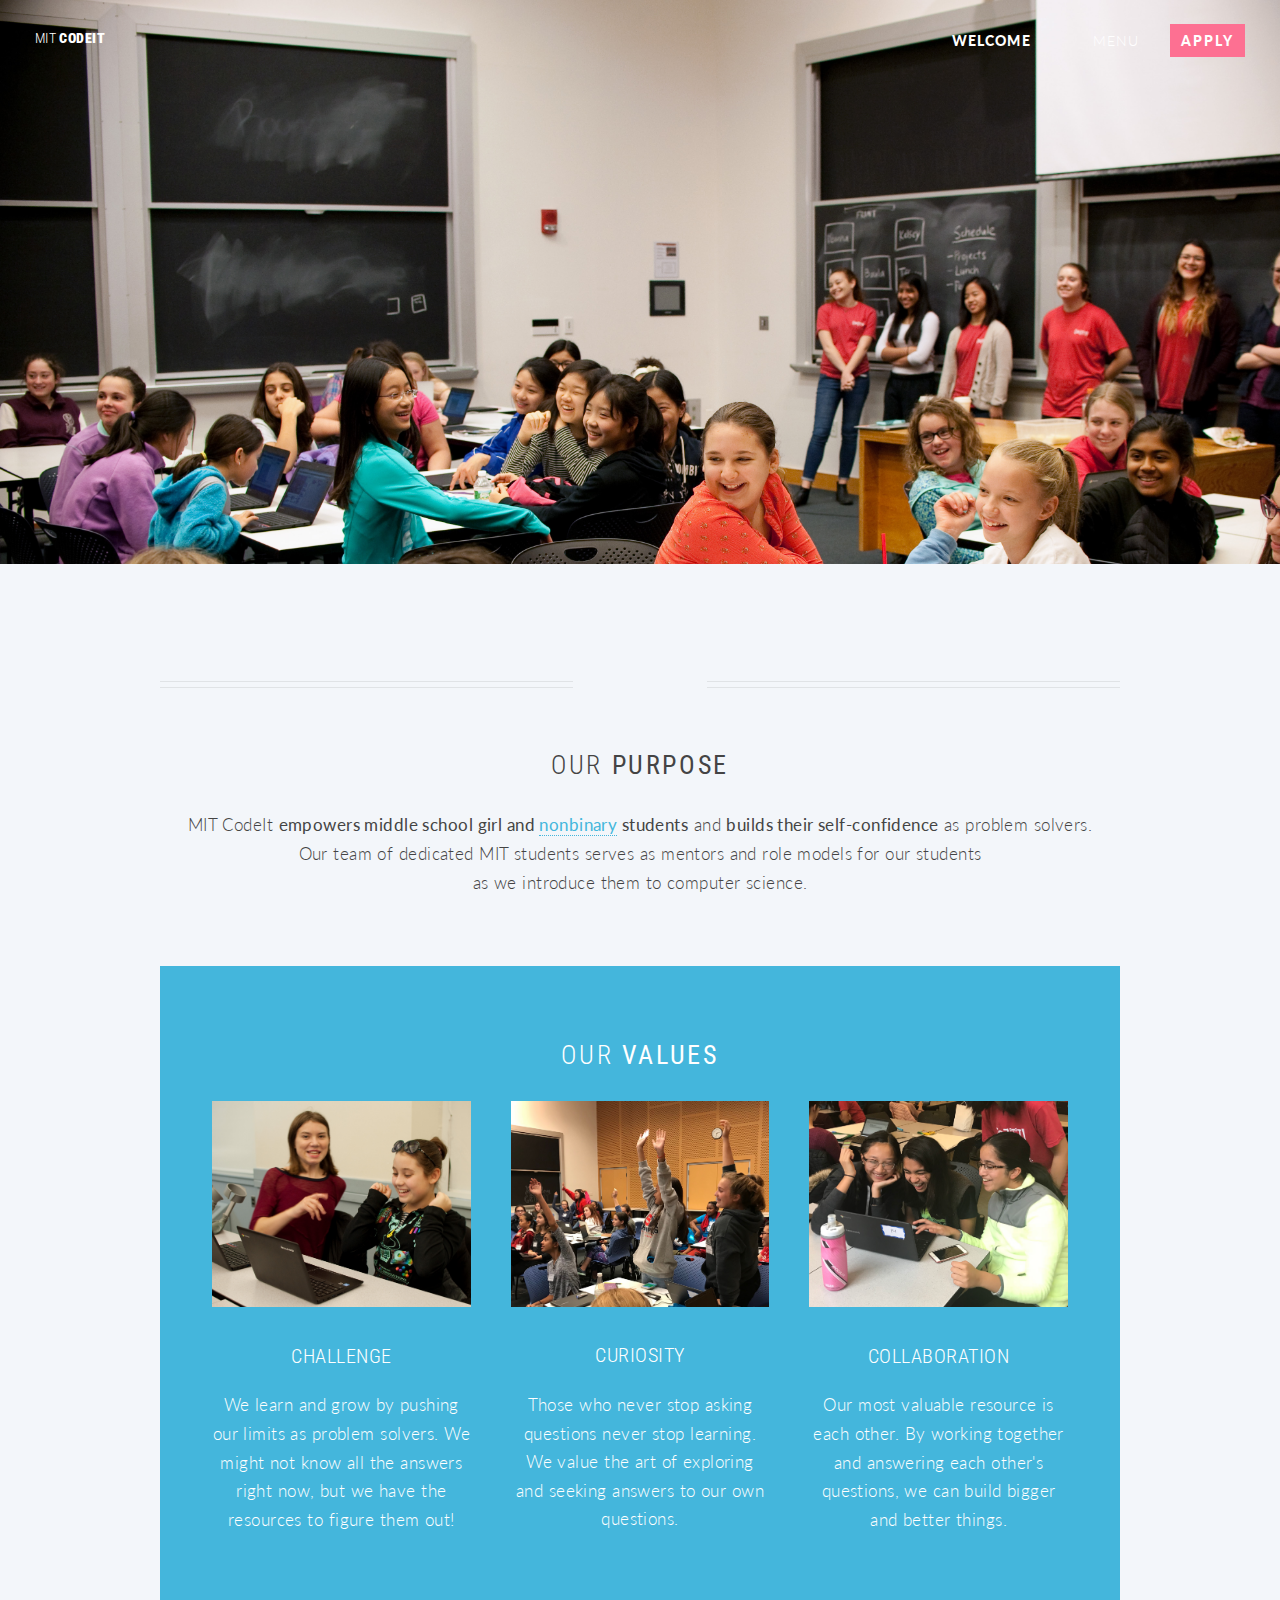
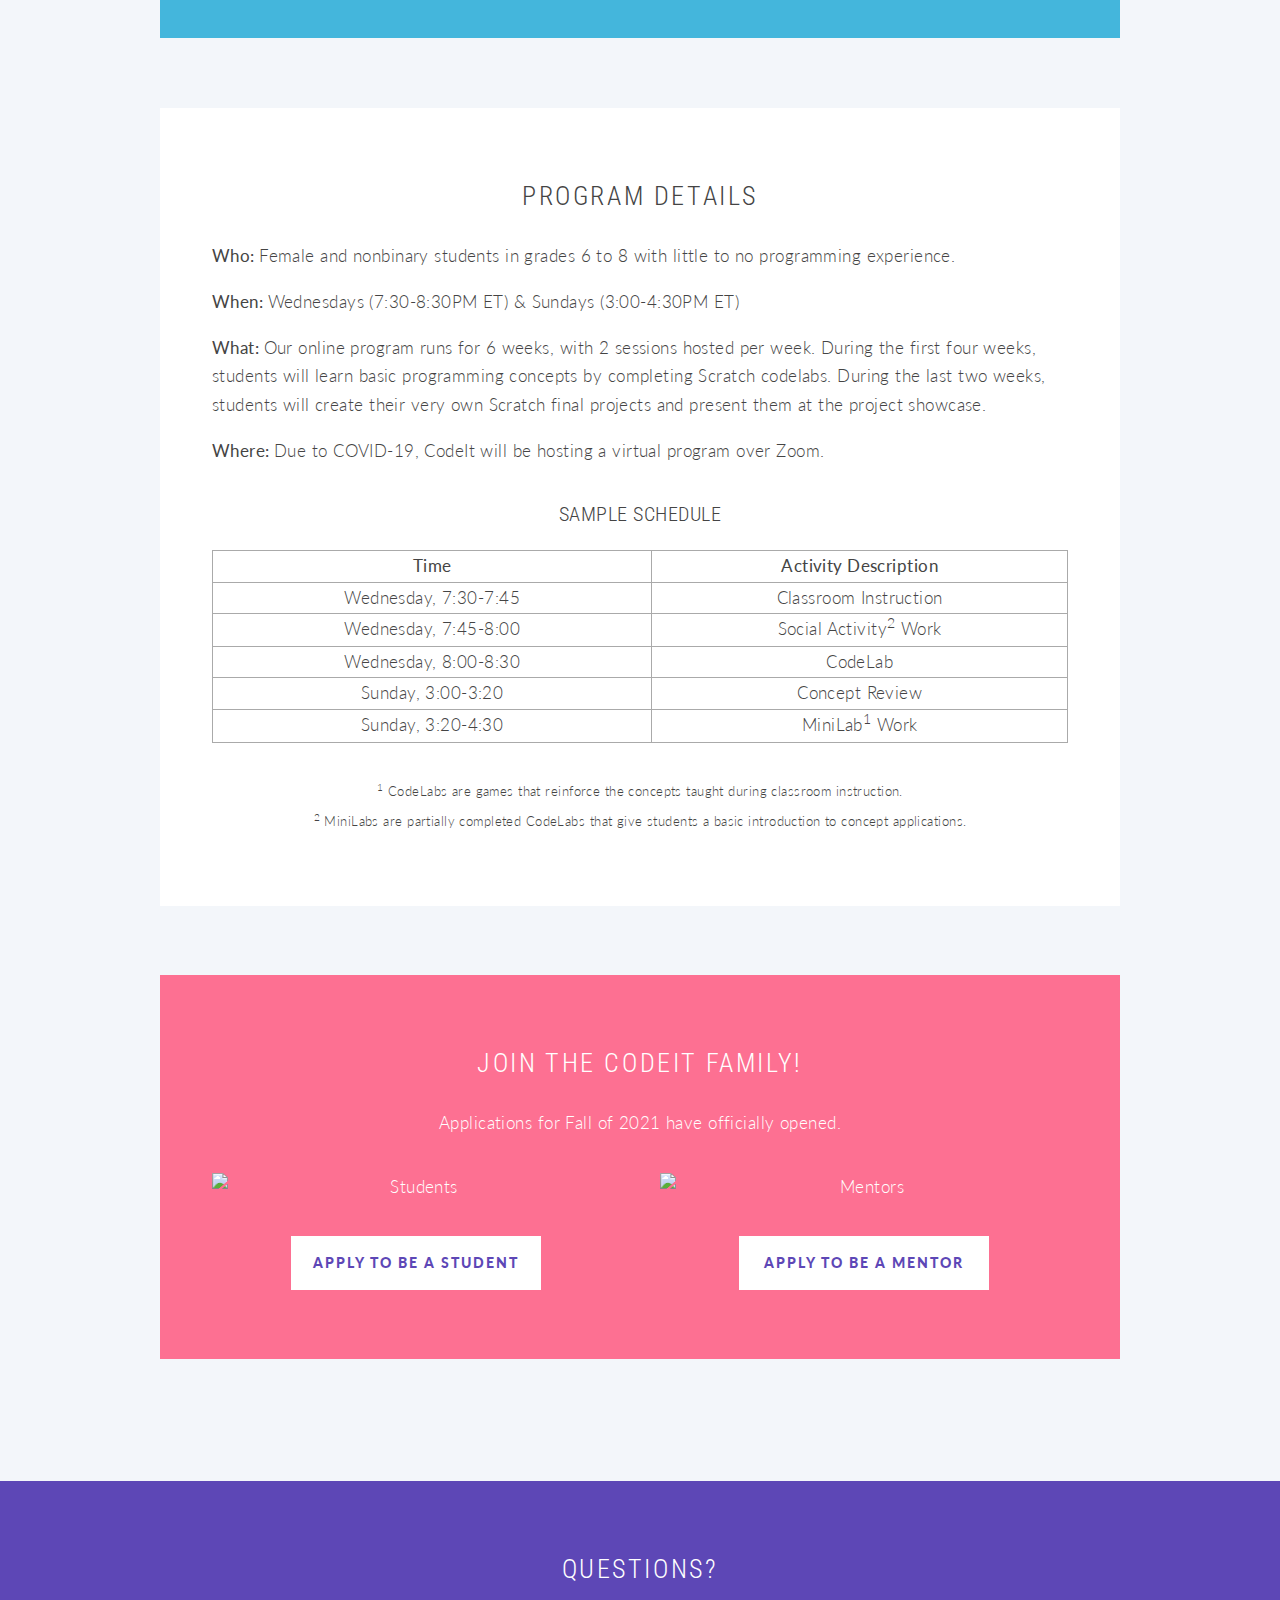
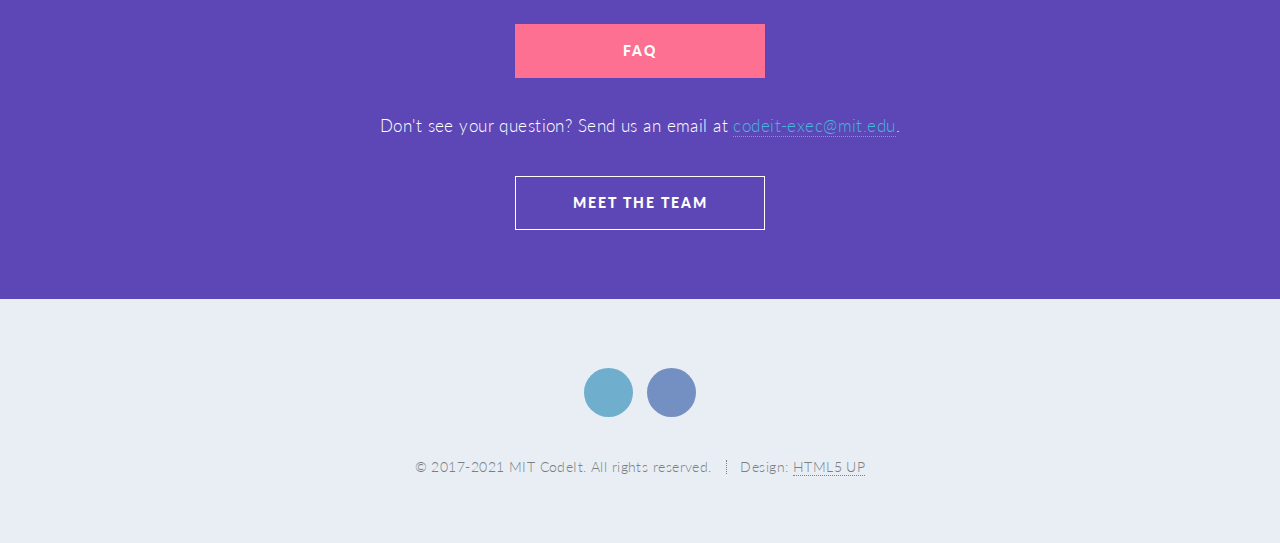
==== index.html @ 407d0c3b "Update index.html" ====
<!DOCTYPE HTML>
<!--
	Twenty by HTML5 UP
	html5up.net | @ajlkn
	Free for personal and commercial use under the CCA 3.0 license (html5up.net/license)
-->
<html>
	<head>
		<title>MIT CodeIt</title>
		<meta charset="utf-8" />
		<meta name="description" content="CodeIt is an educational outreach program that introduces middle school girls and nonbinary students to computer science at MIT." />
		<meta name="viewport" content="width=device-width, initial-scale=1" />
		<!--[if lte IE 8]><script src="assets/js/ie/html5shiv.js"></script><![endif]-->
		<link rel="stylesheet" href="assets/css/main.css" />
		<!--[if lte IE 8]><link rel="stylesheet" href="assets/css/ie8.css" /><![endif]-->
		<!--[if lte IE 9]><link rel="stylesheet" href="assets/css/ie9.css" /><![endif]-->
		<link rel="icon" href="images/favicon.png">
	</head>
	<body class="index">
		<div id="page-wrapper">

			<!-- Header -->
				<header id="header" class="alt">
					<h1 id="logo"><a href="#"><span>MIT</span> CodeIt</a></h1>
					<nav id="nav">
						<ul>
							<li class="current"><a href="#">Welcome</a></li>
							<li class="submenu">
								<a href="#">Menu</a>
								<ul>
									<li><a href="#about">About CodeIt</a></li>
									<li><a href="#program">Program Details</a></li>
									<li><a href="#join">Join Us</a></li>
									<li><a href="faq/">FAQ</a></li>
									<li><a href="team/">Meet the Team</a></li>
								</ul>
							</li>
							<li><a href="#join" class="button special">Apply</a></li>
						</ul>
					</nav>
				</header>

			<!-- Banner -->
				<section id="banner">

					<!--
						".inner" is set up as an inline-block so it automatically expands
						in both directions to fit whatever's inside it. This means it won't
						automatically wrap lines, so be sure to use line breaks where
						appropriate (<br />).
					-->
					<div class="inner">

						<header>
							<img src='images/logo.png' style='width: 100%; max-width: 250px; padding-top: 0.5em'>
						</header>
						<p>A programming class
						<br />
						at MIT for middle school
						<br />
						girls and nonbinary students
						<br />
						<footer>
							<ul class="buttons vertical">
								<li><a href="#main" class="button fit scrolly">Learn More</a></li>
							</ul>
						</footer>

					</div>

				</section>

			<!-- Main -->
				<article id="main">

					<header id="about" class="special container">
						<span class="icon fa-users"></span>
						<h2>Our <strong>Purpose</strong></h2>
						<p>MIT CodeIt <strong>empowers middle school girl and <a href="https://docs.google.com/document/d/15j1-2GUBOuMzZaJpPl76NLWiB2hv0kna1UenOW2kvBw/edit?usp=sharing">nonbinary</a> students</strong> and <strong>builds their self-confidence</strong> as problem solvers.
							<br />
							Our team of dedicated MIT students serves as mentors and role models for our students
							<br /> as we introduce them to computer science.
						</p>
					</header>

					<!-- One -->
						<!-- <section class="wrapper style2 container special-alt">
							<div class="row 50%">
								<div class="8u 12u(narrower)">

									<header>
										<h2>Behold the <strong>icons</strong> that visualize what you’re all about. or just take up space. your call bro.</h2>
									</header>
									<p>Sed tristique purus vitae volutpat ultrices. Aliquam eu elit eget arcu comteger ut fermentum lorem. Lorem ipsum dolor sit amet. Sed tristique purus vitae volutpat ultrices. eu elit eget commodo. Sed tristique purus vitae volutpat ultrices. Aliquam eu elit eget arcu commodo.</p>
									<footer>
										<ul class="buttons">
											<li><a href="#" class="button">Find Out More</a></li>
										</ul>
									</footer>

								</div>
								<div class="4u 12u(narrower) important(narrower)">

									<ul class="featured-icons">
										<li><span class="icon fa-clock-o"><span class="label">Feature 1</span></span></li>
										<li><span class="icon fa-volume-up"><span class="label">Feature 2</span></span></li>
										<li><span class="icon fa-laptop"><span class="label">Feature 3</span></span></li>
										<li><span class="icon fa-inbox"><span class="label">Feature 4</span></span></li>
										<li><span class="icon fa-lock"><span class="label">Feature 5</span></span></li>
										<li><span class="icon fa-cog"><span class="label">Feature 6</span></span></li>
									</ul>

								</div>
							</div>
						</section> -->

					<!-- Two -->
						<section class="wrapper style2 container special">
							<header>
								<h2>Our <strong>Values</strong></h2>
							</header>

							<div class="row">
								<div class="4u 12u(narrower)">

									<section>
										<span href="#" class="image featured"><img src="images/challenge.jpg" alt="challenge" /></span>
										<header>
											<h3>Challenge</h3>
										</header>
										<p>We learn and grow by pushing our limits as problem solvers. We might not know all the answers right now, but we have the resources to figure them out!</p>
									</section>

								</div>
								<div class="4u 12u(narrower)">

									<section>
										<span href="#" class="image featured"><img src="images/curiosity.jpg" alt="curiosity" /></span>
										<header>
											<h3>Curiosity</h3>
										</header>
										<p>Those who never stop asking questions never stop learning. We value the art of exploring and seeking answers to our own questions.</p>
									</section>

								</div>
								<div class="4u 12u(narrower)">

									<section>
										<span href="#" class="image featured"><img src="images/collaboration.jpg" alt="collaboration" /></span>
										<header>
											<h3>Collaboration</h3>
										</header>
										<p>Our most valuable resource is each other. By working together and answering each other's questions, we can build bigger and better things.</p>
									</section>

								</div>
							</div>
						</section>

					<!-- Three -->
						<section id="program" class="wrapper style3 container special">

							<header>
								<h2>Program Details</h2>
							</header>

							<section style="text-align: left">
								<p style="margin-bottom: 1em"><strong>Who: </strong>Female and nonbinary students in grades 6 to 8 with little to no programming experience.</p>
								<p style="margin-bottom: 1em"><strong>When: </strong>Wednesdays (7:30-8:30PM ET) & Sundays (3:00-4:30PM ET) </p>
								<p style="margin-bottom: 1em"><strong>What: </strong>Our online program runs for 6 weeks, with 2 sessions hosted per week. During the first four weeks, students will learn basic programming concepts by completing Scratch codelabs. During the last two weeks, students will create their very own Scratch final projects and present them at the project showcase.</p>
								<p><strong>Where: </strong>Due to COVID-19, CodeIt will be hosting a virtual program over Zoom.</p>
							</section>

							<section>
								<h3>Sample Schedule</h3>
								<table style='max-width: 6Oct 5, Oct 12, Oct 19, Oct 26, Nov 2, Nov 9, Nov 16, Nov 2300px; margin-left: auto; margin-right: auto;'>
									<th>
										<tr>
											<td><strong>Time</strong></td>
											<td><strong>Activity Description</strong></td>
										</tr>
									</th>
									<tr>
										<td>Wednesday, 7:30-7:45</td>
										<td>Classroom Instruction</td>
									</tr>
									<tr>
										<td>Wednesday, 7:45-8:00</td>
										<td>Social Activity<sup>2</sup> Work</td>
									</tr>
									<tr>
										<td>Wednesday, 8:00-8:30</td>
										<td>CodeLab</td>
									</tr>
									<tr>
										<td>Sunday, 3:00-3:20</td>
										<td>Concept Review</td>
									</tr>
									<tr>
										<td>Sunday, 3:20-4:30</td>
										<td>MiniLab<sup>1</sup> Work</td>
									</tr>
								</table>
							</section>
							<div style="font-size:13px;"> <sup>1</sup> CodeLabs are games that reinforce the concepts taught during classroom instruction.</div>
							<div style="font-size:13px;"> <sup>2</sup> MiniLabs are partially completed CodeLabs that give students a basic introduction to concept applications.</div>
						</section>


						<section id="join" class="wrapper style5 container special">
							<header>
								<h2>Join the CodeIt Family!</h2>
								<div>Applications for Fall of 2021 have officially opened.</div>
								<p></p>
							</header>

							<div class="row">
								<div class="6u 12u(narrower)">

									<section>
										<span href="#" class="image featured"><img src="images/students.jpg" alt="Students" /></span>
										<!-- <header>
											<h3>Students</h3>
										</header>
										<p>Sed tristique purus vitae volutpat commodo suscipit amet sed nibh. Proin a ullamcorper sed blandit. Sed tristique purus vitae volutpat commodo suscipit ullamcorper sed blandit lorem ipsum dolore.</p> -->

										<ul class="buttons">
											<li><a href="http://tiny.cc/f21codeitapp" class="button special">Apply to be a student</a></li>
										</ul>
									</section>


								</div>
								<div class="6u 12u(narrower)">

									<section>
										<span class="image featured"><img src="images/mentors.jpg" alt="Mentors" /></span>
										<!-- <header>
											<h3>Mentors</h3>
										</header>
										<p>Sed tristique purus vitae volutpat commodo suscipit amet sed nibh. Proin a ullamcorper sed blandit. Sed tristique purus vitae volutpat commodo suscipit ullamcorper sed blandit lorem ipsum dolore.</p> -->

										<ul class="buttons">
											<li><a href="https://docs.google.com/forms/d/e/1FAIpQLSe7Uftmj-O9te6ogOEhquEtXlncyPoYG7WrgA-g6RqKUmZpKQ/viewform?usp=sf_link" class="button special">Apply to be a mentor</a></li>
										</ul>
									</section>

								</div>
							</div>




						</section>

				</article>

			<!-- CTA -->
				<section id="cta">

					<header>
						<h2>Questions?</h2>
					</header>
					<ul class="buttons">
						<li><a href="faq/" class="button special">FAQ</a></li>
					</ul>
					<p>Don't see your question? Send us an email at <a href="mailto:codeit-exec@mit.edu">codeit-exec@mit.edu</a>.</p>
					<ul class="buttons">
						<li><a href="team/" class="button">Meet the Team</a></li>
					</ul>
				</section>

			<!-- Footer -->
				<footer id="footer">

					<ul class="icons">
						<li><a href="https://twitter.com/MIT_CodeIt" class="icon circle fa-twitter"><span class="label">Twitter</span></a></li>
						<li><a href="https://www.facebook.com/mitcodeit/" class="icon circle fa-facebook"><span class="label">Facebook</span></a></li>
					</ul>

					<ul class="copyright">
						<li>&copy; 2017-2021 MIT CodeIt. All rights reserved.</li><li>Design: <a href="http://html5up.net">HTML5 UP</a></li>
					</ul>

				</footer>

		</div>

		<!-- Scripts -->
			<script src="assets/js/jquery.min.js"></script>
			<script src="assets/js/jquery.dropotron.min.js"></script>
			<script src="assets/js/jquery.scrolly.min.js"></script>
			<script src="assets/js/jquery.scrollgress.min.js"></script>
			<script src="assets/js/skel.min.js"></script>
			<script src="assets/js/util.js"></script>
			<!--[if lte IE 8]><script src="assets/js/ie/respond.min.js"></script><![endif]-->
			<script src="assets/js/main.js"></script>

	</body>
</html>
---- assets/css/main.css ----
@import url("font-awesome.min.css");
@import url("https://fonts.googleapis.com/css?family=Lato:300,400,900");
@import url('https://fonts.googleapis.com/css?family=Roboto+Condensed:400,700');

/*
	Twenty by HTML5 UP
	html5up.net | @ajlkn
	Free for personal and commercial use under the CCA 3.0 license (html5up.net/license)
*/

/* Reset */

	html, body, div, span, applet, object, iframe, h1, h2, h3, h4, h5, h6, p, blockquote, pre, a, abbr, acronym, address, big, cite, code, del, dfn, em, img, ins, kbd, q, s, samp, small, strike, strong, sub, sup, tt, var, b, u, i, center, dl, dt, dd, ol, ul, li, fieldset, form, label, legend, table, caption, tbody, tfoot, thead, tr, th, article, aside, canvas, details, embed, figure, figcaption, footer, header, hgroup, menu, nav, output, ruby, section, summary, time, mark, audio, video {
		margin: 0;
		padding: 0;
		border: 0;
		font-size: 100%;
		font: inherit;
		vertical-align: baseline;
	}

	td {
		border: 1px solid #aaaaaa;
	}

	article, aside, details, figcaption, figure, footer, header, hgroup, menu, nav, section {
		display: block;
	}

	body {
		line-height: 1;
	}

	ol, ul {
		list-style: none;
	}

	blockquote, q {
		quotes: none;
	}

	blockquote:before, blockquote:after, q:before, q:after {
		content: '';
		content: none;
	}

	table {
		border-collapse: collapse;
		border-spacing: 0;
	}

	body {
		-webkit-text-size-adjust: none;
	}

/* Box Model */

	*, *:before, *:after {
		-moz-box-sizing: border-box;
		-webkit-box-sizing: border-box;
		box-sizing: border-box;
	}

/* Containers */

	.container {
		margin-left: auto;
		margin-right: auto;
	}

	.container.\31 25\25 {
		width: 100%;
		max-width: 1750px;
		min-width: 1400px;
	}

	.container.\37 5\25 {
		width: 1050px;
	}

	.container.\35 0\25 {
		width: 700px;
	}

	.container.\32 5\25 {
		width: 350px;
	}

	.container {
		width: 1400px;
	}

	@media screen and (max-width: 1680px) {

		.container.\31 25\25 {
			width: 100%;
			max-width: 1500px;
			min-width: 1200px;
		}

		.container.\37 5\25 {
			width: 900px;
		}

		.container.\35 0\25 {
			width: 600px;
		}

		.container.\32 5\25 {
			width: 300px;
		}

		.container {
			width: 1200px;
		}

	}

	@media screen and (max-width: 1280px) {

		.container.\31 25\25 {
			width: 100%;
			max-width: 1200px;
			min-width: 960px;
		}

		.container.\37 5\25 {
			width: 720px;
		}

		.container.\35 0\25 {
			width: 480px;
		}

		.container.\32 5\25 {
			width: 240px;
		}

		.container {
			width: 960px;
		}

	}

	@media screen and (max-width: 980px) {

		.container.\31 25\25 {
			width: 100%;
			max-width: 118.75%;
			min-width: 95%;
		}

		.container.\37 5\25 {
			width: 71.25%;
		}

		.container.\35 0\25 {
			width: 47.5%;
		}

		.container.\32 5\25 {
			width: 23.75%;
		}

		.container {
			width: 95%;
		}

	}

	@media screen and (max-width: 840px) {

		.container.\31 25\25 {
			width: 100%;
			max-width: 118.75%;
			min-width: 95%;
		}

		.container.\37 5\25 {
			width: 71.25%;
		}

		.container.\35 0\25 {
			width: 47.5%;
		}

		.container.\32 5\25 {
			width: 23.75%;
		}

		.container {
			width: 95% !important;
		}

	}

	@media screen and (max-width: 736px) {

		.container.\31 25\25 {
			width: 100%;
			max-width: 125%;
			min-width: 100%;
		}

		.container.\37 5\25 {
			width: 75%;
		}

		.container.\35 0\25 {
			width: 50%;
		}

		.container.\32 5\25 {
			width: 25%;
		}

		.container {
			width: 100% !important;
		}

	}

/* Grid */

	.row {
		border-bottom: solid 1px transparent;
		-moz-box-sizing: border-box;
		-webkit-box-sizing: border-box;
		box-sizing: border-box;
	}

	.row > * {
		float: left;
		-moz-box-sizing: border-box;
		-webkit-box-sizing: border-box;
		box-sizing: border-box;
	}

	.row:after, .row:before {
		content: '';
		display: block;
		clear: both;
		height: 0;
	}

	.row.uniform > * > :first-child {
		margin-top: 0;
	}

	.row.uniform > * > :last-child {
		margin-bottom: 0;
	}

	.row.\30 \25 > * {
		padding: 0px 0 0 0px;
	}

	.row.\30 \25 {
		margin: 0px 0 -1px 0px;
	}

	.row.uniform.\30 \25 > * {
		padding: 0px 0 0 0px;
	}

	.row.uniform.\30 \25 {
		margin: 0px 0 -1px 0px;
	}

	.row > * {
		padding: 50px 0 0 50px;
	}

	.row {
		margin: -50px 0 -1px -50px;
	}

	.row.uniform > * {
		padding: 50px 0 0 50px;
	}

	.row.uniform {
		margin: -50px 0 -1px -50px;
	}

	.row.\32 00\25 > * {
		padding: 100px 0 0 100px;
	}

	.row.\32 00\25 {
		margin: -100px 0 -1px -100px;
	}

	.row.uniform.\32 00\25 > * {
		padding: 100px 0 0 100px;
	}

	.row.uniform.\32 00\25 {
		margin: -100px 0 -1px -100px;
	}

	.row.\31 50\25 > * {
		padding: 75px 0 0 75px;
	}

	.row.\31 50\25 {
		margin: -75px 0 -1px -75px;
	}

	.row.uniform.\31 50\25 > * {
		padding: 75px 0 0 75px;
	}

	.row.uniform.\31 50\25 {
		margin: -75px 0 -1px -75px;
	}

	.row.\35 0\25 > * {
		padding: 25px 0 0 25px;
	}

	.row.\35 0\25 {
		margin: -25px 0 -1px -25px;
	}

	.row.uniform.\35 0\25 > * {
		padding: 25px 0 0 25px;
	}

	.row.uniform.\35 0\25 {
		margin: -25px 0 -1px -25px;
	}

	.row.\32 5\25 > * {
		padding: 12.5px 0 0 12.5px;
	}

	.row.\32 5\25 {
		margin: -12.5px 0 -1px -12.5px;
	}

	.row.uniform.\32 5\25 > * {
		padding: 12.5px 0 0 12.5px;
	}

	.row.uniform.\32 5\25 {
		margin: -12.5px 0 -1px -12.5px;
	}

	.\31 2u, .\31 2u\24 {
		width: 100%;
		clear: none;
		margin-left: 0;
	}

	.\31 1u, .\31 1u\24 {
		width: 91.6666666667%;
		clear: none;
		margin-left: 0;
	}

	.\31 0u, .\31 0u\24 {
		width: 83.3333333333%;
		clear: none;
		margin-left: 0;
	}

	.\39 u, .\39 u\24 {
		width: 75%;
		clear: none;
		margin-left: 0;
	}

	.\38 u, .\38 u\24 {
		width: 66.6666666667%;
		clear: none;
		margin-left: 0;
	}

	.\37 u, .\37 u\24 {
		width: 58.3333333333%;
		clear: none;
		margin-left: 0;
	}

	.\36 u, .\36 u\24 {
		width: 50%;
		clear: none;
		margin-left: 0;
	}

	.\35 u, .\35 u\24 {
		width: 41.6666666667%;
		clear: none;
		margin-left: 0;
	}

	.\34 u, .\34 u\24 {
		width: 33.3333333333%;
		clear: none;
		margin-left: 0;
	}

	.\33 u, .\33 u\24 {
		width: 25%;
		clear: none;
		margin-left: 0;
	}

	.\32 u, .\32 u\24 {
		width: 16.6666666667%;
		clear: none;
		margin-left: 0;
	}

	.\31 u, .\31 u\24 {
		width: 8.3333333333%;
		clear: none;
		margin-left: 0;
	}

	.\31 2u\24 + *,
	.\31 1u\24 + *,
	.\31 0u\24 + *,
	.\39 u\24 + *,
	.\38 u\24 + *,
	.\37 u\24 + *,
	.\36 u\24 + *,
	.\35 u\24 + *,
	.\34 u\24 + *,
	.\33 u\24 + *,
	.\32 u\24 + *,
	.\31 u\24 + * {
		clear: left;
	}

	.\-11u {
		margin-left: 91.66667%;
	}

	.\-10u {
		margin-left: 83.33333%;
	}

	.\-9u {
		margin-left: 75%;
	}

	.\-8u {
		margin-left: 66.66667%;
	}

	.\-7u {
		margin-left: 58.33333%;
	}

	.\-6u {
		margin-left: 50%;
	}

	.\-5u {
		margin-left: 41.66667%;
	}

	.\-4u {
		margin-left: 33.33333%;
	}

	.\-3u {
		margin-left: 25%;
	}

	.\-2u {
		margin-left: 16.66667%;
	}

	.\-1u {
		margin-left: 8.33333%;
	}

	@media screen and (max-width: 1680px) {

		.row > * {
			padding: 40px 0 0 40px;
		}

		.row {
			margin: -40px 0 -1px -40px;
		}

		.row.uniform > * {
			padding: 40px 0 0 40px;
		}

		.row.uniform {
			margin: -40px 0 -1px -40px;
		}

		.row.\32 00\25 > * {
			padding: 80px 0 0 80px;
		}

		.row.\32 00\25 {
			margin: -80px 0 -1px -80px;
		}

		.row.uniform.\32 00\25 > * {
			padding: 80px 0 0 80px;
		}

		.row.uniform.\32 00\25 {
			margin: -80px 0 -1px -80px;
		}

		.row.\31 50\25 > * {
			padding: 60px 0 0 60px;
		}

		.row.\31 50\25 {
			margin: -60px 0 -1px -60px;
		}

		.row.uniform.\31 50\25 > * {
			padding: 60px 0 0 60px;
		}

		.row.uniform.\31 50\25 {
			margin: -60px 0 -1px -60px;
		}

		.row.\35 0\25 > * {
			padding: 20px 0 0 20px;
		}

		.row.\35 0\25 {
			margin: -20px 0 -1px -20px;
		}

		.row.uniform.\35 0\25 > * {
			padding: 20px 0 0 20px;
		}

		.row.uniform.\35 0\25 {
			margin: -20px 0 -1px -20px;
		}

		.row.\32 5\25 > * {
			padding: 10px 0 0 10px;
		}

		.row.\32 5\25 {
			margin: -10px 0 -1px -10px;
		}

		.row.uniform.\32 5\25 > * {
			padding: 10px 0 0 10px;
		}

		.row.uniform.\32 5\25 {
			margin: -10px 0 -1px -10px;
		}

		.\31 2u\28wide\29, .\31 2u\24\28wide\29 {
			width: 100%;
			clear: none;
			margin-left: 0;
		}

		.\31 1u\28wide\29, .\31 1u\24\28wide\29 {
			width: 91.6666666667%;
			clear: none;
			margin-left: 0;
		}

		.\31 0u\28wide\29, .\31 0u\24\28wide\29 {
			width: 83.3333333333%;
			clear: none;
			margin-left: 0;
		}

		.\39 u\28wide\29, .\39 u\24\28wide\29 {
			width: 75%;
			clear: none;
			margin-left: 0;
		}

		.\38 u\28wide\29, .\38 u\24\28wide\29 {
			width: 66.6666666667%;
			clear: none;
			margin-left: 0;
		}

		.\37 u\28wide\29, .\37 u\24\28wide\29 {
			width: 58.3333333333%;
			clear: none;
			margin-left: 0;
		}

		.\36 u\28wide\29, .\36 u\24\28wide\29 {
			width: 50%;
			clear: none;
			margin-left: 0;
		}

		.\35 u\28wide\29, .\35 u\24\28wide\29 {
			width: 41.6666666667%;
			clear: none;
			margin-left: 0;
		}

		.\34 u\28wide\29, .\34 u\24\28wide\29 {
			width: 33.3333333333%;
			clear: none;
			margin-left: 0;
		}

		.\33 u\28wide\29, .\33 u\24\28wide\29 {
			width: 25%;
			clear: none;
			margin-left: 0;
		}

		.\32 u\28wide\29, .\32 u\24\28wide\29 {
			width: 16.6666666667%;
			clear: none;
			margin-left: 0;
		}

		.\31 u\28wide\29, .\31 u\24\28wide\29 {
			width: 8.3333333333%;
			clear: none;
			margin-left: 0;
		}

		.\31 2u\24\28wide\29 + *,
		.\31 1u\24\28wide\29 + *,
		.\31 0u\24\28wide\29 + *,
		.\39 u\24\28wide\29 + *,
		.\38 u\24\28wide\29 + *,
		.\37 u\24\28wide\29 + *,
		.\36 u\24\28wide\29 + *,
		.\35 u\24\28wide\29 + *,
		.\34 u\24\28wide\29 + *,
		.\33 u\24\28wide\29 + *,
		.\32 u\24\28wide\29 + *,
		.\31 u\24\28wide\29 + * {
			clear: left;
		}

		.\-11u\28wide\29 {
			margin-left: 91.66667%;
		}

		.\-10u\28wide\29 {
			margin-left: 83.33333%;
		}

		.\-9u\28wide\29 {
			margin-left: 75%;
		}

		.\-8u\28wide\29 {
			margin-left: 66.66667%;
		}

		.\-7u\28wide\29 {
			margin-left: 58.33333%;
		}

		.\-6u\28wide\29 {
			margin-left: 50%;
		}

		.\-5u\28wide\29 {
			margin-left: 41.66667%;
		}

		.\-4u\28wide\29 {
			margin-left: 33.33333%;
		}

		.\-3u\28wide\29 {
			margin-left: 25%;
		}

		.\-2u\28wide\29 {
			margin-left: 16.66667%;
		}

		.\-1u\28wide\29 {
			margin-left: 8.33333%;
		}

	}

	@media screen and (max-width: 1280px) {

		.row > * {
			padding: 40px 0 0 40px;
		}

		.row {
			margin: -40px 0 -1px -40px;
		}

		.row.uniform > * {
			padding: 40px 0 0 40px;
		}

		.row.uniform {
			margin: -40px 0 -1px -40px;
		}

		.row.\32 00\25 > * {
			padding: 80px 0 0 80px;
		}

		.row.\32 00\25 {
			margin: -80px 0 -1px -80px;
		}

		.row.uniform.\32 00\25 > * {
			padding: 80px 0 0 80px;
		}

		.row.uniform.\32 00\25 {
			margin: -80px 0 -1px -80px;
		}

		.row.\31 50\25 > * {
			padding: 60px 0 0 60px;
		}

		.row.\31 50\25 {
			margin: -60px 0 -1px -60px;
		}

		.row.uniform.\31 50\25 > * {
			padding: 60px 0 0 60px;
		}

		.row.uniform.\31 50\25 {
			margin: -60px 0 -1px -60px;
		}

		.row.\35 0\25 > * {
			padding: 20px 0 0 20px;
		}

		.row.\35 0\25 {
			margin: -20px 0 -1px -20px;
		}

		.row.uniform.\35 0\25 > * {
			padding: 20px 0 0 20px;
		}

		.row.uniform.\35 0\25 {
			margin: -20px 0 -1px -20px;
		}

		.row.\32 5\25 > * {
			padding: 10px 0 0 10px;
		}

		.row.\32 5\25 {
			margin: -10px 0 -1px -10px;
		}

		.row.uniform.\32 5\25 > * {
			padding: 10px 0 0 10px;
		}

		.row.uniform.\32 5\25 {
			margin: -10px 0 -1px -10px;
		}

		.\31 2u\28normal\29, .\31 2u\24\28normal\29 {
			width: 100%;
			clear: none;
			margin-left: 0;
		}

		.\31 1u\28normal\29, .\31 1u\24\28normal\29 {
			width: 91.6666666667%;
			clear: none;
			margin-left: 0;
		}

		.\31 0u\28normal\29, .\31 0u\24\28normal\29 {
			width: 83.3333333333%;
			clear: none;
			margin-left: 0;
		}

		.\39 u\28normal\29, .\39 u\24\28normal\29 {
			width: 75%;
			clear: none;
			margin-left: 0;
		}

		.\38 u\28normal\29, .\38 u\24\28normal\29 {
			width: 66.6666666667%;
			clear: none;
			margin-left: 0;
		}

		.\37 u\28normal\29, .\37 u\24\28normal\29 {
			width: 58.3333333333%;
			clear: none;
			margin-left: 0;
		}

		.\36 u\28normal\29, .\36 u\24\28normal\29 {
			width: 50%;
			clear: none;
			margin-left: 0;
		}

		.\35 u\28normal\29, .\35 u\24\28normal\29 {
			width: 41.6666666667%;
			clear: none;
			margin-left: 0;
		}

		.\34 u\28normal\29, .\34 u\24\28normal\29 {
			width: 33.3333333333%;
			clear: none;
			margin-left: 0;
		}

		.\33 u\28normal\29, .\33 u\24\28normal\29 {
			width: 25%;
			clear: none;
			margin-left: 0;
		}

		.\32 u\28normal\29, .\32 u\24\28normal\29 {
			width: 16.6666666667%;
			clear: none;
			margin-left: 0;
		}

		.\31 u\28normal\29, .\31 u\24\28normal\29 {
			width: 8.3333333333%;
			clear: none;
			margin-left: 0;
		}

		.\31 2u\24\28normal\29 + *,
		.\31 1u\24\28normal\29 + *,
		.\31 0u\24\28normal\29 + *,
		.\39 u\24\28normal\29 + *,
		.\38 u\24\28normal\29 + *,
		.\37 u\24\28normal\29 + *,
		.\36 u\24\28normal\29 + *,
		.\35 u\24\28normal\29 + *,
		.\34 u\24\28normal\29 + *,
		.\33 u\24\28normal\29 + *,
		.\32 u\24\28normal\29 + *,
		.\31 u\24\28normal\29 + * {
			clear: left;
		}

		.\-11u\28normal\29 {
			margin-left: 91.66667%;
		}

		.\-10u\28normal\29 {
			margin-left: 83.33333%;
		}

		.\-9u\28normal\29 {
			margin-left: 75%;
		}

		.\-8u\28normal\29 {
			margin-left: 66.66667%;
		}

		.\-7u\28normal\29 {
			margin-left: 58.33333%;
		}

		.\-6u\28normal\29 {
			margin-left: 50%;
		}

		.\-5u\28normal\29 {
			margin-left: 41.66667%;
		}

		.\-4u\28normal\29 {
			margin-left: 33.33333%;
		}

		.\-3u\28normal\29 {
			margin-left: 25%;
		}

		.\-2u\28normal\29 {
			margin-left: 16.66667%;
		}

		.\-1u\28normal\29 {
			margin-left: 8.33333%;
		}

	}

	@media screen and (max-width: 980px) {

		.row > * {
			padding: 30px 0 0 30px;
		}

		.row {
			margin: -30px 0 -1px -30px;
		}

		.row.uniform > * {
			padding: 30px 0 0 30px;
		}

		.row.uniform {
			margin: -30px 0 -1px -30px;
		}

		.row.\32 00\25 > * {
			padding: 60px 0 0 60px;
		}

		.row.\32 00\25 {
			margin: -60px 0 -1px -60px;
		}

		.row.uniform.\32 00\25 > * {
			padding: 60px 0 0 60px;
		}

		.row.uniform.\32 00\25 {
			margin: -60px 0 -1px -60px;
		}

		.row.\31 50\25 > * {
			padding: 45px 0 0 45px;
		}

		.row.\31 50\25 {
			margin: -45px 0 -1px -45px;
		}

		.row.uniform.\31 50\25 > * {
			padding: 45px 0 0 45px;
		}

		.row.uniform.\31 50\25 {
			margin: -45px 0 -1px -45px;
		}

		.row.\35 0\25 > * {
			padding: 15px 0 0 15px;
		}

		.row.\35 0\25 {
			margin: -15px 0 -1px -15px;
		}

		.row.uniform.\35 0\25 > * {
			padding: 15px 0 0 15px;
		}

		.row.uniform.\35 0\25 {
			margin: -15px 0 -1px -15px;
		}

		.row.\32 5\25 > * {
			padding: 7.5px 0 0 7.5px;
		}

		.row.\32 5\25 {
			margin: -7.5px 0 -1px -7.5px;
		}

		.row.uniform.\32 5\25 > * {
			padding: 7.5px 0 0 7.5px;
		}

		.row.uniform.\32 5\25 {
			margin: -7.5px 0 -1px -7.5px;
		}

		.\31 2u\28narrow\29, .\31 2u\24\28narrow\29 {
			width: 100%;
			clear: none;
			margin-left: 0;
		}

		.\31 1u\28narrow\29, .\31 1u\24\28narrow\29 {
			width: 91.6666666667%;
			clear: none;
			margin-left: 0;
		}

		.\31 0u\28narrow\29, .\31 0u\24\28narrow\29 {
			width: 83.3333333333%;
			clear: none;
			margin-left: 0;
		}

		.\39 u\28narrow\29, .\39 u\24\28narrow\29 {
			width: 75%;
			clear: none;
			margin-left: 0;
		}

		.\38 u\28narrow\29, .\38 u\24\28narrow\29 {
			width: 66.6666666667%;
			clear: none;
			margin-left: 0;
		}

		.\37 u\28narrow\29, .\37 u\24\28narrow\29 {
			width: 58.3333333333%;
			clear: none;
			margin-left: 0;
		}

		.\36 u\28narrow\29, .\36 u\24\28narrow\29 {
			width: 50%;
			clear: none;
			margin-left: 0;
		}

		.\35 u\28narrow\29, .\35 u\24\28narrow\29 {
			width: 41.6666666667%;
			clear: none;
			margin-left: 0;
		}

		.\34 u\28narrow\29, .\34 u\24\28narrow\29 {
			width: 33.3333333333%;
			clear: none;
			margin-left: 0;
		}

		.\33 u\28narrow\29, .\33 u\24\28narrow\29 {
			width: 25%;
			clear: none;
			margin-left: 0;
		}

		.\32 u\28narrow\29, .\32 u\24\28narrow\29 {
			width: 16.6666666667%;
			clear: none;
			margin-left: 0;
		}

		.\31 u\28narrow\29, .\31 u\24\28narrow\29 {
			width: 8.3333333333%;
			clear: none;
			margin-left: 0;
		}

		.\31 2u\24\28narrow\29 + *,
		.\31 1u\24\28narrow\29 + *,
		.\31 0u\24\28narrow\29 + *,
		.\39 u\24\28narrow\29 + *,
		.\38 u\24\28narrow\29 + *,
		.\37 u\24\28narrow\29 + *,
		.\36 u\24\28narrow\29 + *,
		.\35 u\24\28narrow\29 + *,
		.\34 u\24\28narrow\29 + *,
		.\33 u\24\28narrow\29 + *,
		.\32 u\24\28narrow\29 + *,
		.\31 u\24\28narrow\29 + * {
			clear: left;
		}

		.\-11u\28narrow\29 {
			margin-left: 91.66667%;
		}

		.\-10u\28narrow\29 {
			margin-left: 83.33333%;
		}

		.\-9u\28narrow\29 {
			margin-left: 75%;
		}

		.\-8u\28narrow\29 {
			margin-left: 66.66667%;
		}

		.\-7u\28narrow\29 {
			margin-left: 58.33333%;
		}

		.\-6u\28narrow\29 {
			margin-left: 50%;
		}

		.\-5u\28narrow\29 {
			margin-left: 41.66667%;
		}

		.\-4u\28narrow\29 {
			margin-left: 33.33333%;
		}

		.\-3u\28narrow\29 {
			margin-left: 25%;
		}

		.\-2u\28narrow\29 {
			margin-left: 16.66667%;
		}

		.\-1u\28narrow\29 {
			margin-left: 8.33333%;
		}

	}

	@media screen and (max-width: 840px) {

		.row > * {
			padding: 30px 0 0 30px;
		}

		.row {
			margin: -30px 0 -1px -30px;
		}

		.row.uniform > * {
			padding: 30px 0 0 30px;
		}

		.row.uniform {
			margin: -30px 0 -1px -30px;
		}

		.row.\32 00\25 > * {
			padding: 60px 0 0 60px;
		}

		.row.\32 00\25 {
			margin: -60px 0 -1px -60px;
		}

		.row.uniform.\32 00\25 > * {
			padding: 60px 0 0 60px;
		}

		.row.uniform.\32 00\25 {
			margin: -60px 0 -1px -60px;
		}

		.row.\31 50\25 > * {
			padding: 45px 0 0 45px;
		}

		.row.\31 50\25 {
			margin: -45px 0 -1px -45px;
		}

		.row.uniform.\31 50\25 > * {
			padding: 45px 0 0 45px;
		}

		.row.uniform.\31 50\25 {
			margin: -45px 0 -1px -45px;
		}

		.row.\35 0\25 > * {
			padding: 15px 0 0 15px;
		}

		.row.\35 0\25 {
			margin: -15px 0 -1px -15px;
		}

		.row.uniform.\35 0\25 > * {
			padding: 15px 0 0 15px;
		}

		.row.uniform.\35 0\25 {
			margin: -15px 0 -1px -15px;
		}

		.row.\32 5\25 > * {
			padding: 7.5px 0 0 7.5px;
		}

		.row.\32 5\25 {
			margin: -7.5px 0 -1px -7.5px;
		}

		.row.uniform.\32 5\25 > * {
			padding: 7.5px 0 0 7.5px;
		}

		.row.uniform.\32 5\25 {
			margin: -7.5px 0 -1px -7.5px;
		}

		.\31 2u\28narrower\29, .\31 2u\24\28narrower\29 {
			width: 100%;
			clear: none;
			margin-left: 0;
		}

		.\31 1u\28narrower\29, .\31 1u\24\28narrower\29 {
			width: 91.6666666667%;
			clear: none;
			margin-left: 0;
		}

		.\31 0u\28narrower\29, .\31 0u\24\28narrower\29 {
			width: 83.3333333333%;
			clear: none;
			margin-left: 0;
		}

		.\39 u\28narrower\29, .\39 u\24\28narrower\29 {
			width: 75%;
			clear: none;
			margin-left: 0;
		}

		.\38 u\28narrower\29, .\38 u\24\28narrower\29 {
			width: 66.6666666667%;
			clear: none;
			margin-left: 0;
		}

		.\37 u\28narrower\29, .\37 u\24\28narrower\29 {
			width: 58.3333333333%;
			clear: none;
			margin-left: 0;
		}

		.\36 u\28narrower\29, .\36 u\24\28narrower\29 {
			width: 50%;
			clear: none;
			margin-left: 0;
		}

		.\35 u\28narrower\29, .\35 u\24\28narrower\29 {
			width: 41.6666666667%;
			clear: none;
			margin-left: 0;
		}

		.\34 u\28narrower\29, .\34 u\24\28narrower\29 {
			width: 33.3333333333%;
			clear: none;
			margin-left: 0;
		}

		.\33 u\28narrower\29, .\33 u\24\28narrower\29 {
			width: 25%;
			clear: none;
			margin-left: 0;
		}

		.\32 u\28narrower\29, .\32 u\24\28narrower\29 {
			width: 16.6666666667%;
			clear: none;
			margin-left: 0;
		}

		.\31 u\28narrower\29, .\31 u\24\28narrower\29 {
			width: 8.3333333333%;
			clear: none;
			margin-left: 0;
		}

		.\31 2u\24\28narrower\29 + *,
		.\31 1u\24\28narrower\29 + *,
		.\31 0u\24\28narrower\29 + *,
		.\39 u\24\28narrower\29 + *,
		.\38 u\24\28narrower\29 + *,
		.\37 u\24\28narrower\29 + *,
		.\36 u\24\28narrower\29 + *,
		.\35 u\24\28narrower\29 + *,
		.\34 u\24\28narrower\29 + *,
		.\33 u\24\28narrower\29 + *,
		.\32 u\24\28narrower\29 + *,
		.\31 u\24\28narrower\29 + * {
			clear: left;
		}

		.\-11u\28narrower\29 {
			margin-left: 91.66667%;
		}

		.\-10u\28narrower\29 {
			margin-left: 83.33333%;
		}

		.\-9u\28narrower\29 {
			margin-left: 75%;
		}

		.\-8u\28narrower\29 {
			margin-left: 66.66667%;
		}

		.\-7u\28narrower\29 {
			margin-left: 58.33333%;
		}

		.\-6u\28narrower\29 {
			margin-left: 50%;
		}

		.\-5u\28narrower\29 {
			margin-left: 41.66667%;
		}

		.\-4u\28narrower\29 {
			margin-left: 33.33333%;
		}

		.\-3u\28narrower\29 {
			margin-left: 25%;
		}

		.\-2u\28narrower\29 {
			margin-left: 16.66667%;
		}

		.\-1u\28narrower\29 {
			margin-left: 8.33333%;
		}

	}

	@media screen and (max-width: 736px) {

		.row > * {
			padding: 30px 0 0 30px;
		}

		.row {
			margin: -30px 0 -1px -30px;
		}

		.row.uniform > * {
			padding: 30px 0 0 30px;
		}

		.row.uniform {
			margin: -30px 0 -1px -30px;
		}

		.row.\32 00\25 > * {
			padding: 60px 0 0 60px;
		}

		.row.\32 00\25 {
			margin: -60px 0 -1px -60px;
		}

		.row.uniform.\32 00\25 > * {
			padding: 60px 0 0 60px;
		}

		.row.uniform.\32 00\25 {
			margin: -60px 0 -1px -60px;
		}

		.row.\31 50\25 > * {
			padding: 45px 0 0 45px;
		}

		.row.\31 50\25 {
			margin: -45px 0 -1px -45px;
		}

		.row.uniform.\31 50\25 > * {
			padding: 45px 0 0 45px;
		}

		.row.uniform.\31 50\25 {
			margin: -45px 0 -1px -45px;
		}

		.row.\35 0\25 > * {
			padding: 15px 0 0 15px;
		}

		.row.\35 0\25 {
			margin: -15px 0 -1px -15px;
		}

		.row.uniform.\35 0\25 > * {
			padding: 15px 0 0 15px;
		}

		.row.uniform.\35 0\25 {
			margin: -15px 0 -1px -15px;
		}

		.row.\32 5\25 > * {
			padding: 7.5px 0 0 7.5px;
		}

		.row.\32 5\25 {
			margin: -7.5px 0 -1px -7.5px;
		}

		.row.uniform.\32 5\25 > * {
			padding: 7.5px 0 0 7.5px;
		}

		.row.uniform.\32 5\25 {
			margin: -7.5px 0 -1px -7.5px;
		}

		.\31 2u\28mobile\29, .\31 2u\24\28mobile\29 {
			width: 100%;
			clear: none;
			margin-left: 0;
		}

		.\31 1u\28mobile\29, .\31 1u\24\28mobile\29 {
			width: 91.6666666667%;
			clear: none;
			margin-left: 0;
		}

		.\31 0u\28mobile\29, .\31 0u\24\28mobile\29 {
			width: 83.3333333333%;
			clear: none;
			margin-left: 0;
		}

		.\39 u\28mobile\29, .\39 u\24\28mobile\29 {
			width: 75%;
			clear: none;
			margin-left: 0;
		}

		.\38 u\28mobile\29, .\38 u\24\28mobile\29 {
			width: 66.6666666667%;
			clear: none;
			margin-left: 0;
		}

		.\37 u\28mobile\29, .\37 u\24\28mobile\29 {
			width: 58.3333333333%;
			clear: none;
			margin-left: 0;
		}

		.\36 u\28mobile\29, .\36 u\24\28mobile\29 {
			width: 50%;
			clear: none;
			margin-left: 0;
		}

		.\35 u\28mobile\29, .\35 u\24\28mobile\29 {
			width: 41.6666666667%;
			clear: none;
			margin-left: 0;
		}

		.\34 u\28mobile\29, .\34 u\24\28mobile\29 {
			width: 33.3333333333%;
			clear: none;
			margin-left: 0;
		}

		.\33 u\28mobile\29, .\33 u\24\28mobile\29 {
			width: 25%;
			clear: none;
			margin-left: 0;
		}

		.\32 u\28mobile\29, .\32 u\24\28mobile\29 {
			width: 16.6666666667%;
			clear: none;
			margin-left: 0;
		}

		.\31 u\28mobile\29, .\31 u\24\28mobile\29 {
			width: 8.3333333333%;
			clear: none;
			margin-left: 0;
		}

		.\31 2u\24\28mobile\29 + *,
		.\31 1u\24\28mobile\29 + *,
		.\31 0u\24\28mobile\29 + *,
		.\39 u\24\28mobile\29 + *,
		.\38 u\24\28mobile\29 + *,
		.\37 u\24\28mobile\29 + *,
		.\36 u\24\28mobile\29 + *,
		.\35 u\24\28mobile\29 + *,
		.\34 u\24\28mobile\29 + *,
		.\33 u\24\28mobile\29 + *,
		.\32 u\24\28mobile\29 + *,
		.\31 u\24\28mobile\29 + * {
			clear: left;
		}

		.\-11u\28mobile\29 {
			margin-left: 91.66667%;
		}

		.\-10u\28mobile\29 {
			margin-left: 83.33333%;
		}

		.\-9u\28mobile\29 {
			margin-left: 75%;
		}

		.\-8u\28mobile\29 {
			margin-left: 66.66667%;
		}

		.\-7u\28mobile\29 {
			margin-left: 58.33333%;
		}

		.\-6u\28mobile\29 {
			margin-left: 50%;
		}

		.\-5u\28mobile\29 {
			margin-left: 41.66667%;
		}

		.\-4u\28mobile\29 {
			margin-left: 33.33333%;
		}

		.\-3u\28mobile\29 {
			margin-left: 25%;
		}

		.\-2u\28mobile\29 {
			margin-left: 16.66667%;
		}

		.\-1u\28mobile\29 {
			margin-left: 8.33333%;
		}

	}

/* Basic */

	body {
		background: #f3f6fa;
	}

		body.is-loading *, body.is-loading *:before, body.is-loading *:after {
			-moz-animation: none !important;
			-webkit-animation: none !important;
			-ms-animation: none !important;
			animation: none !important;
			-moz-transition: none !important;
			-webkit-transition: none !important;
			-ms-transition: none !important;
			transition: none !important;
		}

	body, input, select, textarea {
		color: #444444;
		font-family: 'Lato', sans-serif;
		font-size: 15pt;
		font-weight: 300;
		letter-spacing: 0.025em;
		line-height: 1.75em;
	}

	a {
		-moz-transition: color 0.2s ease-in-out, border-color 0.2s ease-in-out, background-color 0.2s ease-in-out;
		-webkit-transition: color 0.2s ease-in-out, border-color 0.2s ease-in-out, background-color 0.2s ease-in-out;
		-ms-transition: color 0.2s ease-in-out, border-color 0.2s ease-in-out, background-color 0.2s ease-in-out;
		transition: color 0.2s ease-in-out, border-color 0.2s ease-in-out, background-color 0.2s ease-in-out;
		color: #44B6DC;
		text-decoration: none;
		border-bottom: dotted 1px;
	}

		a:hover {
			border-bottom-color: transparent;
		}

	strong, b {
		font-weight: 400;
	}

	p, ul, ol, dl, table, blockquote {
		margin: 0 0 2em 0;
	}

	h1, h2, h3, h4, h5, h6 {
		font-family: 'Roboto Condensed';
		color: inherit;
		font-weight: 300;
		line-height: 1.75em;
		margin-bottom: 1em;
		text-transform: uppercase;
	}

		h1 a, h2 a, h3 a, h4 a, h5 a, h6 a {
			color: inherit;
			text-decoration: none;
			border: 0;
		}

	h2 {
		font-size: 1.5em;
		letter-spacing: 0.1em;
	}

	h3 {
		font-size: 1.15em;
		letter-spacing: 0.025em;
	}

	sub {
		font-size: 0.8em;
		position: relative;
		top: 0.5em;
	}

	sup {
		font-size: 0.8em;
		position: relative;
		top: -0.5em;
	}

	hr {
		border-top: solid 1px rgba(124, 128, 129, 0.2);
		border: 0;
		margin-bottom: 1.5em;
	}

	blockquote {
		border-left: solid 0.5em rgba(124, 128, 129, 0.2);
		font-style: italic;
		padding: 1em 0 1em 2em;
	}

/* Section/Article */

	section.special, article.special {
		text-align: center;
	}

	header.major {
		padding-bottom: 2em;
	}

	header.special {
		margin-bottom: 5em;
		padding-top: 7em;
		position: relative;
		text-align: center;
	}

		header.special:before, header.special:after {
			border-bottom: solid 1.5px;
			border-top: solid 1.5px;
			content: '';
			height: 7px;
			opacity: 0.1;
			position: absolute;
			top: 1.75em;
			width: 43%;
		}

		header.special:before {
			left: 0;
		}

		header.special:after {
			right: 0;
		}

		header.special h2 {
			margin-bottom: 0;
		}

		header.special h2 + p {
			margin-bottom: 0;
			padding-top: 1.5em;
		}

		header.special .icon {
			cursor: default;
			height: 7em;
			left: 0;
			position: absolute;
			text-align: center;
			top: 1em;
			width: 100%;
		}

			header.special .icon:before {
				font-size: 3.5em;
				opacity: 0.35;
			}

	footer > :last-child {
		margin-bottom: 0;
	}

	footer.major {
		padding-top: 3em;
	}

/* Form */

	input[type="text"],
	input[type="password"],
	input[type="email"],
	textarea {
		-moz-transition: background-color 0.2s ease-in-out, border-color 0.2s ease-in-out;
		-webkit-transition: background-color 0.2s ease-in-out, border-color 0.2s ease-in-out;
		-ms-transition: background-color 0.2s ease-in-out, border-color 0.2s ease-in-out;
		transition: background-color 0.2s ease-in-out, border-color 0.2s ease-in-out;
		-moz-appearance: none;
		-webkit-appearance: none;
		-ms-appearance: none;
		appearance: none;
		background: none;
		border: solid 1px rgba(124, 128, 129, 0.2);
		color: inherit;
		display: block;
		padding: 0.75em;
		text-decoration: none;
		width: 100%;
		outline: 0;
	}

		input[type="text"]:focus,
		input[type="password"]:focus,
		input[type="email"]:focus,
		textarea:focus {
			border-color: #44B6DC;
		}

	input[type="text"],
	input[type="password"],
	input[type="email"] {
		line-height: 1em;
	}

	::-webkit-input-placeholder {
		color: inherit;
		opacity: 0.5;
		position: relative;
		top: 3px;
	}

	:-moz-placeholder {
		color: inherit;
		opacity: 0.5;
	}

	::-moz-placeholder {
		color: inherit;
		opacity: 0.5;
	}

	:-ms-input-placeholder {
		color: inherit;
		opacity: 0.5;
	}

	.formerize-placeholder {
		color: rgba(124, 128, 129, 0.5) !important;
	}

/* Image */

	.image {
		border: 0;
		position: relative;
	}

		.image:before {
			/* background: url("images/overlay.png"); */
			content: '';
			height: 100%;
			left: 0;
			position: absolute;
			top: 0;
			width: 100%;
		}

		.image.fit {
			display: block;
		}

			.image.fit img {
				display: block;
				width: 100%;
			}

		.image.featured {
			display: block;
			margin: 0 0 2em 0;
		}

			.image.featured img {
				display: block;
				width: 100%;
			}

/* Icon */

	.icon {
		text-decoration: none;
		position: relative;
	}

		.icon:before {
			-moz-osx-font-smoothing: grayscale;
			-webkit-font-smoothing: antialiased;
			font-family: FontAwesome;
			font-style: normal;
			font-weight: normal;
			text-transform: none !important;
		}

		.icon.circle {
			-moz-transition: all 0.2s ease-in-out;
			-webkit-transition: all 0.2s ease-in-out;
			-ms-transition: all 0.2s ease-in-out;
			transition: all 0.2s ease-in-out;
			border: 0;
			border-radius: 100%;
			display: inline-block;
			font-size: 1.25em;
			height: 2.25em;
			left: 0;
			line-height: 2.25em;
			text-align: center;
			text-decoration: none;
			top: 0;
			width: 2.25em;
		}

			.icon.circle:hover {
				top: -0.2em;
			}

			.icon.circle.fa-twitter {
				background: #70aecd;
				color: #fff;
			}

				.icon.circle.fa-twitter:hover {
					background: #7fb7d2;
				}

			.icon.circle.fa-facebook {
				background: #7490c3;
				color: #fff;
			}

				.icon.circle.fa-facebook:hover {
					background: #829bc9;
				}

			.icon.circle.fa-google-plus {
				background: #db6b67;
				color: #fff;
			}

				.icon.circle.fa-google-plus:hover {
					background: #df7b77;
				}

			.icon.circle.fa-github {
				background: #dcad8b;
				color: #fff;
			}

				.icon.circle.fa-github:hover {
					background: #e1b89b;
				}

			.icon.circle.fa-dribbble {
				background: #da83ae;
				color: #fff;
			}

				.icon.circle.fa-dribbble:hover {
					background: #df93b8;
				}

		.icon.featured {
			cursor: default;
			display: block;
			margin: 0 0 1.5em 0;
			opacity: 0.35;
			text-align: center;
		}

			.icon.featured:before {
				font-size: 5em;
				line-height: 1em;
			}

		.icon > .label {
			display: none;
		}

/* List */

	ol.default {
		list-style: decimal;
		padding-left: 1.25em;
	}

		ol.default li {
			padding-left: 0.25em;
		}

	ul.default {
		list-style: disc;
		padding-left: 1em;
	}

		ul.default li {
			padding-left: 0.5em;
		}

	ul.icons {
		cursor: default;
	}

		ul.icons li {
			display: inline-block;
			line-height: 1em;
			padding-left: 0.5em;
		}

			ul.icons li:first-child {
				padding-left: 0;
			}

	ul.featured-icons {
		cursor: default;
		margin: -0.75em 0 0 0;
		opacity: 0.35;
		overflow: hidden;
		position: relative;
	}

		ul.featured-icons li {
			display: block;
			float: left;
			text-align: center;
			width: 50%;
		}

			ul.featured-icons li .icon {
				display: inline-block;
				font-size: 6.25em;
				height: 1.25em;
				line-height: 1.25em;
				width: 1em;
			}

	ul.buttons {
		cursor: default;
	}

		ul.buttons:last-child {
			margin-bottom: 0;
		}

		ul.buttons li {
			display: inline-block;
			padding: 0 0 0 1.5em;
		}

			ul.buttons li:first-child {
				padding: 0;
			}

		ul.buttons.vertical li {
			display: block;
			padding: 1.5em 0 0 0;
		}

			ul.buttons.vertical li:first-child {
				padding: 0;
			}

/* Table */

	table {
		width: 100%;
	}

		table.default {
			width: 100%;
		}

			table.default tbody tr {
				border-bottom: solid 1px rgba(124, 128, 129, 0.2);
			}

			table.default td {
				padding: 0.5em 1em 0.5em 1em;
			}

			table.default th {
				font-weight: 400;
				padding: 0.5em 1em 0.5em 1em;
				text-align: left;
			}

			table.default thead {
				background: #7c8081;
				color: #fff;
			}

/* Button */

	input[type="button"],
	input[type="submit"],
	input[type="reset"],
	.button {
		-moz-appearance: none;
		-webkit-appearance: none;
		-ms-appearance: none;
		appearance: none;
		-moz-transition: color 0.2s ease-in-out, border-color 0.2s ease-in-out, background-color 0.2s ease-in-out;
		-webkit-transition: color 0.2s ease-in-out, border-color 0.2s ease-in-out, background-color 0.2s ease-in-out;
		-ms-transition: color 0.2s ease-in-out, border-color 0.2s ease-in-out, background-color 0.2s ease-in-out;
		transition: color 0.2s ease-in-out, border-color 0.2s ease-in-out, background-color 0.2s ease-in-out;
		background: none;
		border: solid 1px;
		color: inherit;
		cursor: pointer;
		display: inline-block;
		font-size: 0.8em;
		font-weight: 900;
		letter-spacing: 2px;
		min-width: 18em;
		padding: 0 0.75em;
		line-height: 3.75em;
		text-align: center;
		text-decoration: none;
		text-transform: uppercase;
	}

		input[type="button"]:hover,
		input[type="submit"]:hover,
		input[type="reset"]:hover,
		.button:hover {
			background: rgba(188, 202, 206, 0.15);
			border-color: inherit;
		}

		input[type="button"].special,
		input[type="submit"].special,
		input[type="reset"].special,
		.button.special {
			background: #fd7092;
			border-color: #fd7092;
			color: #fff !important;
		}

			input[type="button"].special:hover,
			input[type="submit"].special:hover,
			input[type="reset"].special:hover,
			.button.special:hover {
				background: #FB4972 !important;
				border-color: #FB4972 !important;
			}

		input[type="button"].fit,
		input[type="submit"].fit,
		input[type="reset"].fit,
		.button.fit {
			width: 100%;
		}

		input[type="button"].small,
		input[type="submit"].small,
		input[type="reset"].small,
		.button.small {
			font-size: 0.7em;
			min-width: 14em;
			padding: 0.5em 0;
		}

/* Wrapper */

	.wrapper {
		margin-bottom: 5em;
		padding: 5em;
	}

		.wrapper.style1 {
			padding: 0;
		}

		.wrapper.style2 {
			background-color: #44B6DC;
			/* background-image: url("images/light-bl.svg"), url("images/light-br.svg"); */
			background-position: bottom left, bottom right;
			background-repeat: no-repeat, no-repeat;
			background-size: 25em, 25em;
			color: #fff;
		}

			.wrapper.style2 .button:hover {
				background: rgba(255, 255, 255, 0.15) !important;
			}

			.wrapper.style2 .button.special {
				background: #fff;
				border-color: #fff;
				color: #fd7092 !important;
			}

				.wrapper.style2 .button.special:hover {
					border-color: inherit !important;
					color: #fff !important;
				}

		.wrapper.style3 {
			background: #fff;
			color: inherit;
		}

		.wrapper.style4 {
			background: #fff;
			color: inherit;
			padding: 4em;
		}

		.wrapper.style5 {
			background-color: #fd7092;
			/* background-image: url("images/light-bl.svg"), url("images/light-br.svg"); */
			background-position: bottom left, bottom right;
			background-repeat: no-repeat, no-repeat;
			background-size: 25em, 25em;
			color: #fff;
		}

			.wrapper.style5 .button:hover {
				background: rgba(255, 255, 255, 0.15) !important;
			}

			.wrapper.style5 .button.special {
				background: #fff;
				border-color: #fff;
				color: #5d47b6 !important;
			}

				.wrapper.style5 .button.special:hover {
					border-color: inherit !important;
					color: #fff !important;
				}

/* Header */

	@-moz-keyframes reveal-header {
		0% {
			top: -5em;
		}

		100% {
			top: 0;
		}
	}

	@-webkit-keyframes reveal-header {
		0% {
			top: -5em;
		}

		100% {
			top: 0;
		}
	}

	@-ms-keyframes reveal-header {
		0% {
			top: -5em;
		}

		100% {
			top: 0;
		}
	}

	@keyframes reveal-header {
		0% {
			top: -5em;
		}

		100% {
			top: 0;
		}
	}

	#header {
		background: #fff;
		box-shadow: 0 1px 2px 0 rgba(0, 0, 0, 0.075);
		color: inherit;
		cursor: default;
		font-size: 0.8em;
		left: 0;
		padding: 1em 1.5em;
		position: fixed;
		top: 0;
		width: 100%;
		z-index: 10000;
	}

		#header h1 {
			font-weight: 900;
			margin: 0;
		}

			#header h1 span {
				font-weight: 300;
			}

		#header nav {
			letter-spacing: 0.075em;
			position: absolute;
			right: 1.5em;
			text-transform: uppercase;
			top: 0.75em;
		}

			#header nav ul li {
				display: inline-block;
				margin-left: 1.5em;
			}

				#header nav ul li > ul {
					display: none;
				}

				#header nav ul li a {
					border: solid 1px transparent;
					color: inherit;
					display: inline-block;
					line-height: 1em;
					padding: 0.6em 0.75em;
					text-decoration: none;
				}

				#header nav ul li input[type="button"],
				#header nav ul li input[type="submit"],
				#header nav ul li input[type="reset"],
				#header nav ul li .button {
					font-size: 1em;
					min-width: 0;
					width: auto;
				}

				#header nav ul li.submenu > a {
					text-decoration: none;
				}

					#header nav ul li.submenu > a:before {
						-moz-osx-font-smoothing: grayscale;
						-webkit-font-smoothing: antialiased;
						font-family: FontAwesome;
						font-style: normal;
						font-weight: normal;
						text-transform: none !important;
					}

					#header nav ul li.submenu > a:before {
						content: '\f107';
						margin-right: 0.65em;
					}

				#header nav ul li.active > a, #header nav ul li:hover > a {
					-moz-transition: all 0.2s ease-in-out;
					-webkit-transition: all 0.2s ease-in-out;
					-ms-transition: all 0.2s ease-in-out;
					transition: all 0.2s ease-in-out;
					background: rgba(188, 202, 206, 0.15);
				}

				#header nav ul li.current > a {
					font-weight: 900;
				}

		#header.reveal {
			-moz-animation: reveal-header 0.5s;
			-webkit-animation: reveal-header 0.5s;
			-ms-animation: reveal-header 0.5s;
			animation: reveal-header 0.5s;
		}

		#header.alt {
			-moz-animation: none;
			-webkit-animation: none;
			-ms-animation: none;
			animation: none;
			background: transparent;
			box-shadow: none;
			color: #fff;
			padding: 2em 2.5em;
			position: absolute;
		}

			#header.alt nav {
				right: 2.5em;
				top: 1.75em;
			}

				#header.alt nav ul li.active > a, #header.alt nav ul li:hover > a {
					border: solid 1px;
				}

/* Dropotron */

	.dropotron {
		background: #fff;
		box-shadow: 0 1px 2px 0 rgba(0, 0, 0, 0.075);
		line-height: 2.25em;
		min-width: 13em;
		padding: 1em 0;
		text-transform: uppercase;
		margin-top: calc(-1em + 1px);
	}

		.dropotron.level-0 {
			font-size: 0.7em;
			font-weight: 400;
			margin-top: 1.5em;
		}

			.dropotron.level-0:before {
				border-bottom: solid 0.5em #fff;
				border-left: solid 0.5em transparent;
				border-right: solid 0.5em transparent;
				content: '';
				left: 0.75em;
				position: absolute;
				top: -0.45em;
			}

		.dropotron > li {
			border-top: solid 1px rgba(124, 128, 129, 0.2);
		}

			.dropotron > li > a {
				-moz-transition: none;
				-webkit-transition: none;
				-ms-transition: none;
				transition: none;
				color: inherit;
				text-decoration: none;
				padding: 0 1em;
				border: 0;
			}

			.dropotron > li:hover > a {
				background: #44B6DC;
				color: #fff;
			}

			.dropotron > li:first-child {
				border-top: 0;
			}

/* Banner */

	@-moz-keyframes reveal-banner {
		0% {
			opacity: 0;
		}

		100% {
			opacity: 1;
		}
	}

	@-webkit-keyframes reveal-banner {
		0% {
			opacity: 0;
		}

		100% {
			opacity: 1;
		}
	}

	@-ms-keyframes reveal-banner {
		0% {
			opacity: 0;
		}

		100% {
			opacity: 1;
		}
	}

	@keyframes reveal-banner {
		0% {
			opacity: 0;
		}

		100% {
			opacity: 1;
		}
	}

	#banner {
		background-attachment: scroll, scroll, scroll, fixed;
		background-color: #5d47b6;
		background-image: url("images/light-bl.svg"), url("images/light-br.svg"), url("images/overlay.png"), url("../../images/new_banner.jpg");
		background-position: bottom left, bottom right, top left, top center;
		background-repeat: no-repeat, no-repeat, repeat, no-repeat;
		background-size: 25em, 25em, auto, cover;
		color: #fff;
		cursor: default;
		padding: 6em 0;
		text-align: center;
	}

		#banner .inner {
			-moz-animation: reveal-banner 1s 0.25s ease-in-out;
			-webkit-animation: reveal-banner 1s 0.25s ease-in-out;
			-ms-animation: reveal-banner 1s 0.25s ease-in-out;
			animation: reveal-banner 1s 0.25s ease-in-out;
			-moz-animation-fill-mode: forwards;
			-webkit-animation-fill-mode: forwards;
			-ms-animation-fill-mode: forwards;
			animation-fill-mode: forwards;
			background: rgba(52, 27, 43, 0.5);
			color: #fff;
			display: inline-block;
			opacity: 0;
			padding: 3em;
			text-align: center;
		}

			#banner .inner header {
				display: inline-block;
				border-bottom: solid 2px;
				border-top: solid 2px;
				margin: 0 0 2em 0;
				padding: 3px 0 3px 0;
			}

				#banner .inner header h2 {
					border-bottom: solid 2px;
					border-top: solid 2px;
					font-size: 2.5em;
					font-weight: 900;
					letter-spacing: 0.2em;
					margin: 0;
					padding-left: 0.05em;
					position: relative;
					text-transform: uppercase;
				}

			#banner .inner p {
				letter-spacing: 0.1em;
				margin: 0;
				text-transform: uppercase;
			}

				#banner .inner p a {
					color: inherit;
					font-weight: 400;
					text-decoration: none;
				}

			#banner .inner footer {
				margin: 2em 0 0 0;
			}

/* Main */

	#main {
		background-image: url("images/dark-tl.svg"), url("images/dark-tr.svg"), url("images/dark-bl.svg"), url("images/dark-br.svg");
		background-position: top left, top right, bottom left, bottom right;
		background-repeat: no-repeat;
		background-size: 25em;
		padding: 7em 0;
	}

		#main > :last-child {
			margin-bottom: 0;
		}

		#main .sidebar section {
			border-top: solid 1px rgba(124, 128, 129, 0.2);
			margin: 3em 0 0 0;
			padding: 3em 0 0 0;
		}

			#main .sidebar section:first-child {
				border-top: 0;
				padding-top: 0;
				margin-top: 0;
			}

	body.index #main {
		padding-top: 5em;
	}

/* CTA */

	#cta {
		background-attachment: scroll, scroll, scroll, fixed;
		background-color: #5d47b6;
		/* background-image: url("images/light-tl.svg"), url("images/light-tr.svg"), url("images/overlay.png"), url("../../images/banner.jpg"); */
		background-image: url("images/light-tl.svg"), url("images/light-tr.svg"), url("images/overlay.png");
		background-position: top left, top right, top left, bottom center;
		background-repeat: no-repeat, no-repeat, repeat, no-repeat;
		background-size: 25em, 25em, auto, cover;
		color: #fff;
		padding: 5em;
		text-align: center;
	}

		#cta header {
			margin-bottom: 2em;
		}

/* Footer */

	#footer {
		background: #E8EEF4;
		color: #7c8081;
		padding: 5em 5em 10em 5em;
		text-align: center;
	}

		#footer .copyright {
			font-size: 0.8em;
			line-height: 1em;
		}

			#footer .copyright a {
				color: inherit;
			}

			#footer .copyright li {
				display: inline-block;
				margin-left: 1em;
				padding-left: 1em;
				border-left: dotted 1px;
			}

				#footer .copyright li:first-child {
					margin: 0;
					padding: 0;
					border: 0;
				}

/* Wide */

	@media screen and (max-width: 1680px) {

		/* Basic */

			body, input, select, textarea {
				font-size: 14pt;
			}

		/* Section/Article */

			header.special {
				padding-top: 5.5em;
				margin-bottom: 4em;
			}

	}

/* Normal */

	@media screen and (max-width: 1280px) {

		/* Basic */

			body, input, select, textarea {
				font-size: 13pt;
				letter-spacing: 0.025em;
				line-height: 1.65em;
			}

			h1, h2, h3, h4, h5, h6 {
				line-height: 1.5em;
			}

		/* Section/Article */

			header.major {
				padding-bottom: 1.5em;
			}

			footer.major {
				padding-top: 2em;
			}

		/* Wrapper */

			.wrapper {
				margin-bottom: 4em;
				padding: 4em 3em;
			}

				.wrapper.style4 {
					padding: 3em;
				}

		/* Header */

			#header nav ul li {
				margin-left: 1em;
			}

		/* Banner */

			#banner {
				background-attachment: scroll;
			}

		/* CTA */

			#cta {
				padding: 4em;
				background-attachment: scroll;
			}

		/* Footer */

			#footer {
				padding: 4em;
			}

	}

/* Narrow */

	@media screen and (max-width: 980px) {

		/* Basic */

			body, input, select, textarea {
				font-size: 13pt;
				letter-spacing: 0.025em;
				line-height: 1.5em;
			}

		/* Section/Article */

			header br {
				display: none;
			}

			header.major {
				padding-bottom: 1em;
			}

			header.special {
				padding-left: 2.5em;
				padding-right: 2.5em;
			}

			footer.major {
				padding-top: 1.5em;
			}

		/* Wrapper */

			.wrapper {
				margin-bottom: 3em;
				padding: 3em 2.5em;
			}

				.wrapper.special br {
					display: none;
				}

				.wrapper.style1 {
					padding: 0 2.5em;
				}

				.wrapper.style2 {
					background-size: 15em;
				}

				.wrapper.style4 {
					padding: 2.5em;
				}

		/* Banner */

			#banner {
				background-size: 15em, 15em, auto, cover;
			}

		/* Main */

			#main {
				background-size: 15em;
			}

		/* CTA */

			#cta {
				background-size: 15em, 15em, auto, cover;
				padding: 3em;
			}

	}

/* Narrower */

	#navPanel, #navButton {
		display: none;
	}

	@media screen and (max-width: 840px) {

		/* Basic */

			html, body {
				overflow-x: hidden;
			}

			header.major {
				padding-bottom: 0.25em;
			}

			header.special {
				margin-bottom: 4em;
				padding-top: 5em;
			}

				header.special:before, header.special:after {
					width: 40%;
				}

				header.special h2 + p {
					padding-top: 1.25em;
				}

		/* Section/Article */

			section {
				margin: 1em 0 1em 0;
			}

				section:first-child {
					margin-top: 0;
				}

		/* Button */

			input[type="button"].small,
			input[type="submit"].small,
			input[type="reset"].small,
			.button.small {
				font-size: 0.8em;
				min-width: 18em;
				padding: 0.75em 0;
			}

		/* List */

			ul.featured-icons {
				margin: 0;
			}

				ul.featured-icons li {
					display: inline-block;
					float: none;
					width: auto;
				}

					ul.featured-icons li .icon {
						font-size: 4em;
						width: 1.25em;
					}

			ul.buttons li {
				display: block;
				padding: 1em 0 0 0;
			}

		/* Header */

			#header {
				display: none;
			}

		/* Banner */

			#banner {
				margin: 0;
			}

		/* Wrapper */

			.wrapper.special-alt {
				text-align: center;
			}

			.wrapper.style4 {
				padding-bottom: 3em;
			}

		/* Main */

			#main {
				padding: 5em 0;
			}

				#main .sidebar {
					border-top: solid 1px rgba(124, 128, 129, 0.1);
					padding-top: 3em;
				}

					#main .sidebar section {
						border-top: 0;
						padding-top: 0;
					}

			body.index #main {
				padding-top: 4.5em;
			}

		/* CTA */

			#cta {
				margin: 0;
			}

		/* Footer */

			#footer {
				padding: 4em 1.5em;
			}

		/* Off-Canvas Navigation */

			#page-wrapper {
				-moz-backface-visibility: hidden;
				-webkit-backface-visibility: hidden;
				-ms-backface-visibility: hidden;
				backface-visibility: hidden;
				-moz-transition: -moz-transform 0.5s ease;
				-webkit-transition: -webkit-transform 0.5s ease;
				-ms-transition: -ms-transform 0.5s ease;
				transition: transform 0.5s ease;
				padding-bottom: 1px;
			}

			#navButton {
				-moz-backface-visibility: hidden;
				-webkit-backface-visibility: hidden;
				-ms-backface-visibility: hidden;
				backface-visibility: hidden;
				-moz-transition: -moz-transform 0.5s ease;
				-webkit-transition: -webkit-transform 0.5s ease;
				-ms-transition: -ms-transform 0.5s ease;
				transition: transform 0.5s ease;
				display: block;
				height: 60px;
				left: 0;
				position: fixed;
				top: 0;
				width: 100%;
				z-index: 10001;
			}

				#navButton .toggle {
					text-decoration: none;
					height: 60px;
					left: 0;
					position: absolute;
					text-align: center;
					top: 0;
					width: 100%;
					border: 0;
					outline: 0;
				}

					#navButton .toggle:before {
						-moz-osx-font-smoothing: grayscale;
						-webkit-font-smoothing: antialiased;
						font-family: FontAwesome;
						font-style: normal;
						font-weight: normal;
						text-transform: none !important;
					}

					#navButton .toggle:before {
						color: #fff;
						content: '\f0c9';
						font-size: 1em;
						height: 40px;
						left: 10px;
						line-height: 40px;
						opacity: 0.5;
						position: absolute;
						top: 11px;
						width: 60px;
						z-index: 1;
					}

					#navButton .toggle:after {
						background: rgba(163, 169, 170, 0.75);
						border-radius: 2px;
						content: '';
						height: 40px;
						left: 10px;
						position: absolute;
						top: 10px;
						width: 60px;
					}

			#navPanel {
				-moz-backface-visibility: hidden;
				-webkit-backface-visibility: hidden;
				-ms-backface-visibility: hidden;
				backface-visibility: hidden;
				-moz-transform: translateX(-275px);
				-webkit-transform: translateX(-275px);
				-ms-transform: translateX(-275px);
				transform: translateX(-275px);
				-moz-transition: -moz-transform 0.5s ease;
				-webkit-transition: -webkit-transform 0.5s ease;
				-ms-transition: -ms-transform 0.5s ease;
				transition: transform 0.5s ease;
				display: block;
				height: 100%;
				left: 0;
				overflow-y: auto;
				position: fixed;
				top: 0;
				width: 275px;
				z-index: 10002;
				background: #1c2021;
				color: #fff;
				font-size: 0.8em;
				letter-spacing: 0.075em;
				text-transform: uppercase;
				padding: 0.25em 0.75em 1em 0.75em;
			}

				#navPanel .link {
					border: 0;
					border-top: solid 1px rgba(255, 255, 255, 0.05);
					color: inherit;
					display: block;
					height: 3em;
					line-height: 3em;
					opacity: 0.75;
					text-decoration: none;
				}

					#navPanel .link.depth-0 {
						font-weight: 900;
					}

					#navPanel .link:first-child {
						border-top: 0;
					}

				#navPanel .indent-1 {
					display: inline-block;
					width: 1em;
				}

				#navPanel .indent-2 {
					display: inline-block;
					width: 2em;
				}

				#navPanel .indent-3 {
					display: inline-block;
					width: 3em;
				}

				#navPanel .indent-4 {
					display: inline-block;
					width: 4em;
				}

				#navPanel .indent-5 {
					display: inline-block;
					width: 5em;
				}

			body.navPanel-visible #page-wrapper {
				-moz-transform: translateX(275px);
				-webkit-transform: translateX(275px);
				-ms-transform: translateX(275px);
				transform: translateX(275px);
			}

			body.navPanel-visible #navButton {
				-moz-transform: translateX(275px);
				-webkit-transform: translateX(275px);
				-ms-transform: translateX(275px);
				transform: translateX(275px);
			}

			body.navPanel-visible #navPanel {
				-moz-transform: translateX(0);
				-webkit-transform: translateX(0);
				-ms-transform: translateX(0);
				transform: translateX(0);
			}

	}

/* Mobile */

	@media screen and (max-width: 736px) {

		/* Basic */

			body {
				min-width: 320px;
			}

			h2 {
				font-size: 1.25em;
				letter-spacing: 0.1em;
			}

			h3 {
				font-size: 1em;
				letter-spacing: 0.025em;
			}

			p {
				text-align: justify;
			}

		/* Section/Article */

			header {
				text-align: center;
			}

				header.major {
					padding-bottom: 0;
				}

				header.special {
					margin-bottom: 3em;
					padding-left: 1.5em;
					padding-right: 1.5em;
				}

					header.special:before, header.special:after {
						width: 38%;
					}

					header.special .icon {
						font-size: 0.75em;
						top: 1.5em;
					}

				header p {
					text-align: center;
				}

			footer.major {
				padding-top: 0;
			}

		/* Icon */

			.icon.circle {
				font-size: 1em;
			}

		/* Button */

			input[type="button"],
			input[type="submit"],
			input[type="reset"],
			.button {
				max-width: 20em;
				width: 100%;
			}

				input[type="button"].fit,
				input[type="submit"].fit,
				input[type="reset"].fit,
				.button.fit {
					width: auto;
				}

		/* List */

			ul.icons li {
				padding-left: 0.25em;
			}

			ul.featured-icons li .icon {
				width: 1.1em;
			}

			ul.buttons {
				text-align: center;
			}

		/* Wrapper */

			.wrapper {
				margin-bottom: 2.5em;
				padding: 2.25em 1.5em;
			}

				.wrapper.special br {
					display: none;
				}

				.wrapper.style1 {
					padding: 0 1.5em;
				}

				.wrapper.style2 {
					background-size: 10em;
					padding: 2.25em 1.5em;
				}

				.wrapper.style4 {
					background-size: 10em;
					padding: 1.5em 1.5em 3em 1.5em;
				}

		/* Banner */

			#banner {
				background-size: 10em, 10em, auto, cover;
				padding: 6em 0;
			}

				#banner .inner {
					background: none;
					display: block;
					padding: 0 1.5em;
				}

					#banner .inner header h2 {
						font-size: 1.5em;
					}

					#banner .inner p {
						text-align: center;
					}

					#banner .inner br {
						display: none;
					}

		/* Main */

			#main {
				background-size: 10em;
				padding: 3.5em 0 2.5em 0;
			}

			body.index #main {
				padding: 2.5em 0 0 0;
			}

			body.contact #main {
				padding-bottom: 0;
			}

		/* CTA */

			#cta {
				background-size: 10em, 10em, auto, cover;
				padding: 3em 1.5em;
			}

		/* Footer */

			#footer {
				padding: 3em 1.5em;
			}

				#footer .copyright li {
					display: block;
					margin: 1em 0 0 0;
					padding: 0;
					border: 0;
				}

		/* Off-Canvas Navigation */

			#navButton .toggle:before {
				top: 8px;
				left: 8px;
				width: 50px;
				height: 34px;
				line-height: 34px;
			}

			#navButton .toggle:after {
				top: 8px;
				left: 8px;
				width: 50px;
				height: 34px;
			}

	}

	.question {
		font-weight: bold;
		color: #5d47b6;
		margin-bottom: 0;
	}

/* Meet the Team */
.people {
    font-size: 0;
    max-width: 900px;
    margin: 0 auto 40px;
		text-align: center;
}
.people.featurettes {
    margin-top: 20px;
    text-align: center
}
.people.featurettes .card .back .bio {
    margin-top: 0;
    padding-top: 10px
}
.people .card {
    width: 170px;
    height: 170px;
    overflow: hidden;
    display: inline-block;
    vertical-align: top;
    position: relative;
    margin: 5px;
    text-align: left;
    color: #fff;
    -webkit-perspective: 1000;
    -moz-perspective: 1000;
    -o-perspective: 1000;
    perspective: 1000
}
.people .card.featurette {
    width: 250px;
    height: 250px
}
.people .card.featurette .overlay {
    padding: 15px
}
.people .card.featurette img.picture {
    width: 250px;
    height: 250px
}
.people .card.featurette .bio {
    font-size: 14px;
    padding: 20px
}
.people .card.featurette .action.link {
    position: absolute;
    padding: 10px 20px;
    bottom: 0;
    width: 100%;
    text-align: center;
    font-weight: 700;
    font-size: 12px;
    transition: all .3s ease-out
}
.people .card.featurette .action.link span {
    font-size: 10px
}
.people .card.featurette .action.link:hover {
    color: #22a699;
    transition: all .3s ease-out
}
.people .card .flipper {
    -webkit-transition: .6s;
    -webkit-transform-style: preserve-3d;
    -moz-transition: .6s;
    -moz-transform-style: preserve-3d;
    -o-transition: .6s;
    -o-transform-style: preserve-3d;
    transition: .6s;
    transform-style: preserve-3d;
    position: relative;
    height: 100%;
    width: 100%
}
.people .card:hover .flipper {
    -webkit-transform: rotateY(180deg);
    -moz-transform: rotateY(180deg);
    -o-transform: rotateY(180deg);
    transform: rotateY(180deg)
}
.people .card:hover .flipper img.picture {
    transition: all .3s ease-out
}
.people .back,
.people .front {
    -webkit-backface-visibility: hidden;
    -moz-backface-visibility: hidden;
    -o-backface-visibility: hidden;
    backface-visibility: hidden;
    overflow: hidden;
    width: 100%;
    height: 100%
}
.people .back,
.people .front,
.people img.picture {
    position: absolute;
    top: 0;
    left: 0
}
.people img.picture {
    z-index: 3;
    width: 170px;
    height: 170px;
    transition: all .3s ease-out
}
.people .front {
    z-index: 4;
    background-size: contain;
    background-color: #444444;
}
.people .front .overlay {
    width: 100%;
    height: 50%;
    margin-top: 50%;
    background: linear-gradient(to bottom, rgba(0, 0, 0, 0) 0, rgba(0, 0, 0, .5) 100%);
    display: flex;
    justify-content: flex-end;
    flex-direction: column;
    padding: 5px 10px
}
.people .front .overlay .name {
    font-size: 18px;
    line-height: 18px;
    font-weight: 900;
    width: 100%
}
.people .front .overlay .position {
    font-size: 12px;
    width: 100%;
    font-weight: 400;
    color: rgba(255, 255, 255, .85)
}
.people .front .overlay .position .founder {
    text-transform: uppercase;
    font-weight: 600;
    margin-right: 5px
}
.people .back {
    z-index: 10;
    background-color: #5d47b6;
    display: flex;
    flex-direction: column;
    -webkit-transform: rotateY(180deg);
    -moz-transform: rotateY(180deg);
    -o-transform: rotateY(180deg);
    transform: rotateY(180deg)
}
.people .back .bio {
    font-size: 12px;
    line-height: 14px;
    flex: 1;
    padding: 10px
}
.people .back .github,
.people .back .twitter {
    flex: 0;
    font-size: 12px;
    padding: 10px 10px 0;
    font-weight: 600;
    cursor: pointer;
    color: #fff!important;
    text-decoration: none;
    display: flex;
    align-items: center;
    flex-direction: row;
    display: block
}
.people .back .github:visited,
.people .back .twitter:visited {
    color: #fff!important;
    text-decoration: none
}
.people .back .github:hover span:not(.icon),
.people .back .twitter:hover span:not(.icon) {
    text-decoration: underline
}
.people .back .github span.icon,
.people .back .twitter span.icon {
    font-size: 16px;
    position: relative;
    top: 3px;
    margin-right: 5px
}
.people .back .social+.bio {
    margin-top: -5px
}
@media (max-width: 1000px) {
    .partners,
    .people {
        max-width: 720px
    }
}
@media (max-width: 800px) {
    .partners,
    .people {
        max-width: 540px
    }
}
@media (max-width: 600px) {
    .partners,
    .people {
        max-width: 360px
    }
    .partners {
        display: block
    }
    .partners .partner {
        height: 20px;
        margin: 10px
    }
}
@media (max-width: 400px) {
    .partners,
    .people {
        text-align: center
    }
}
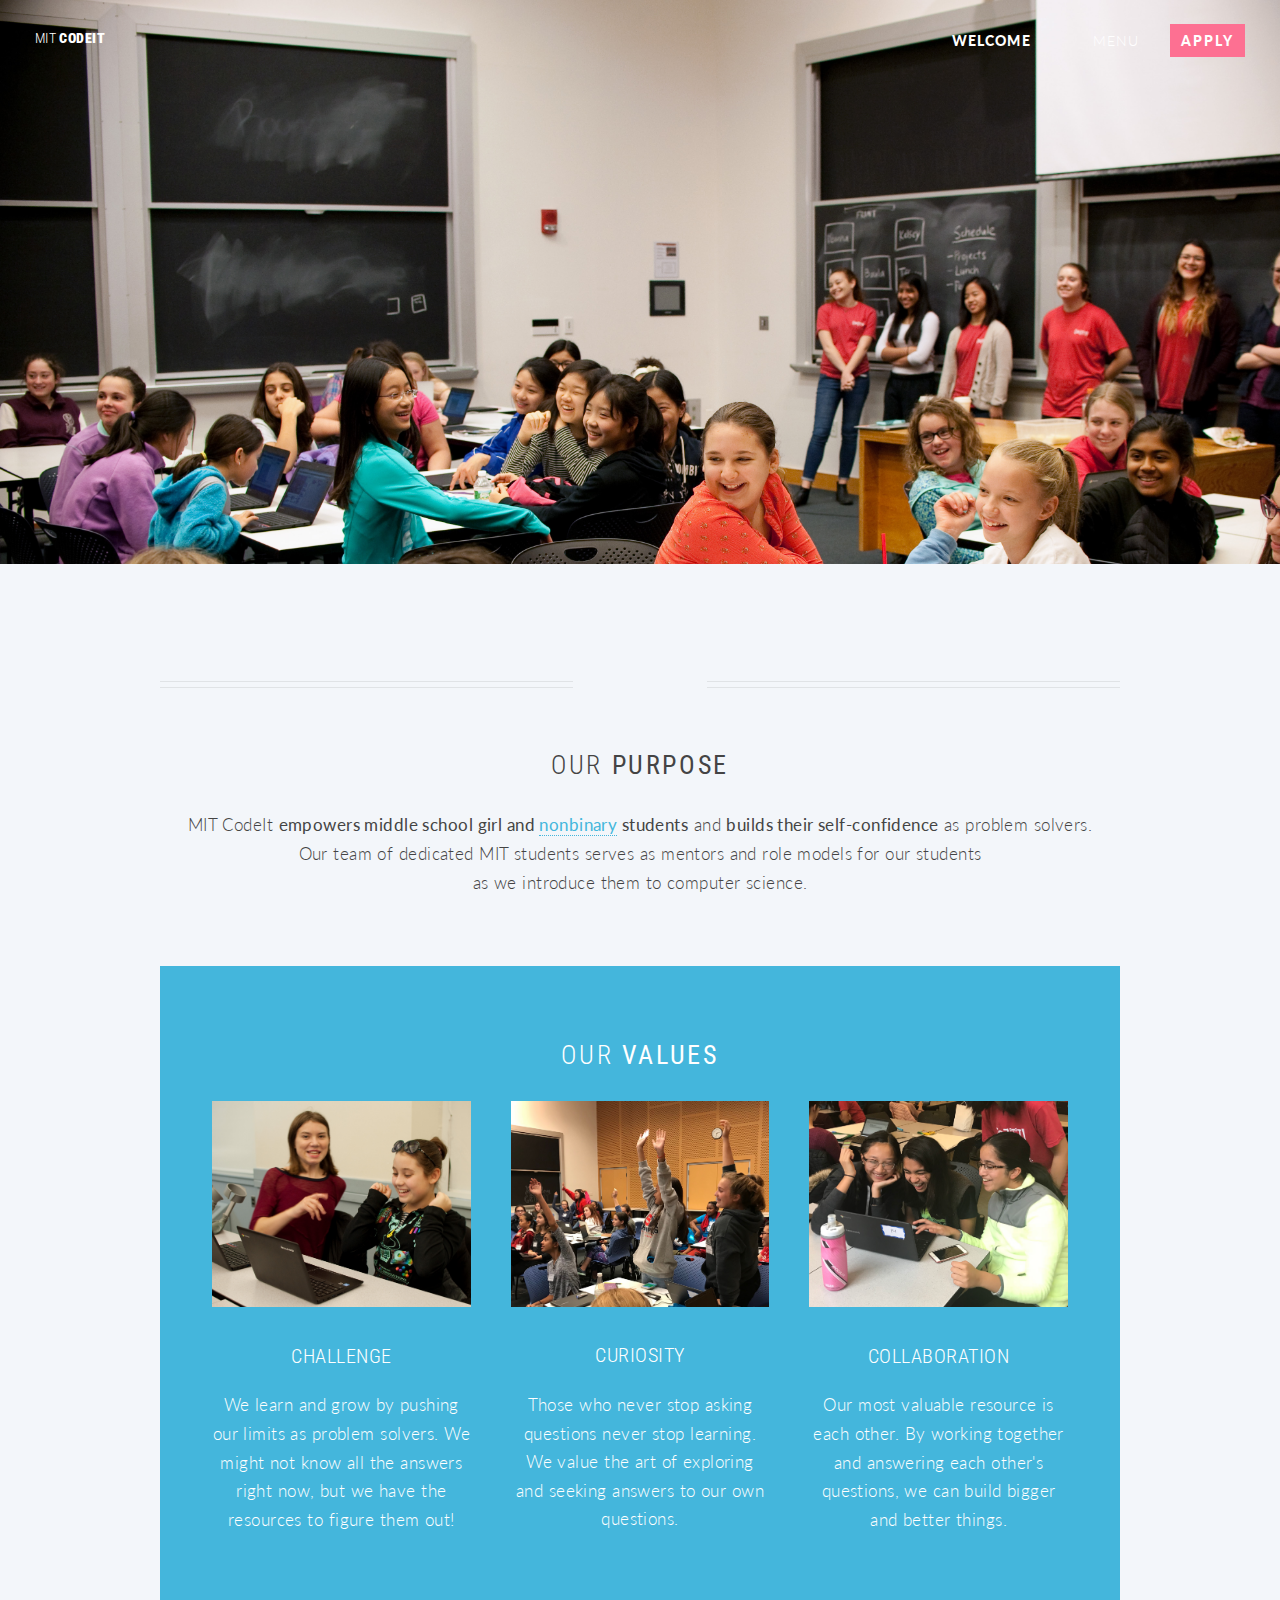
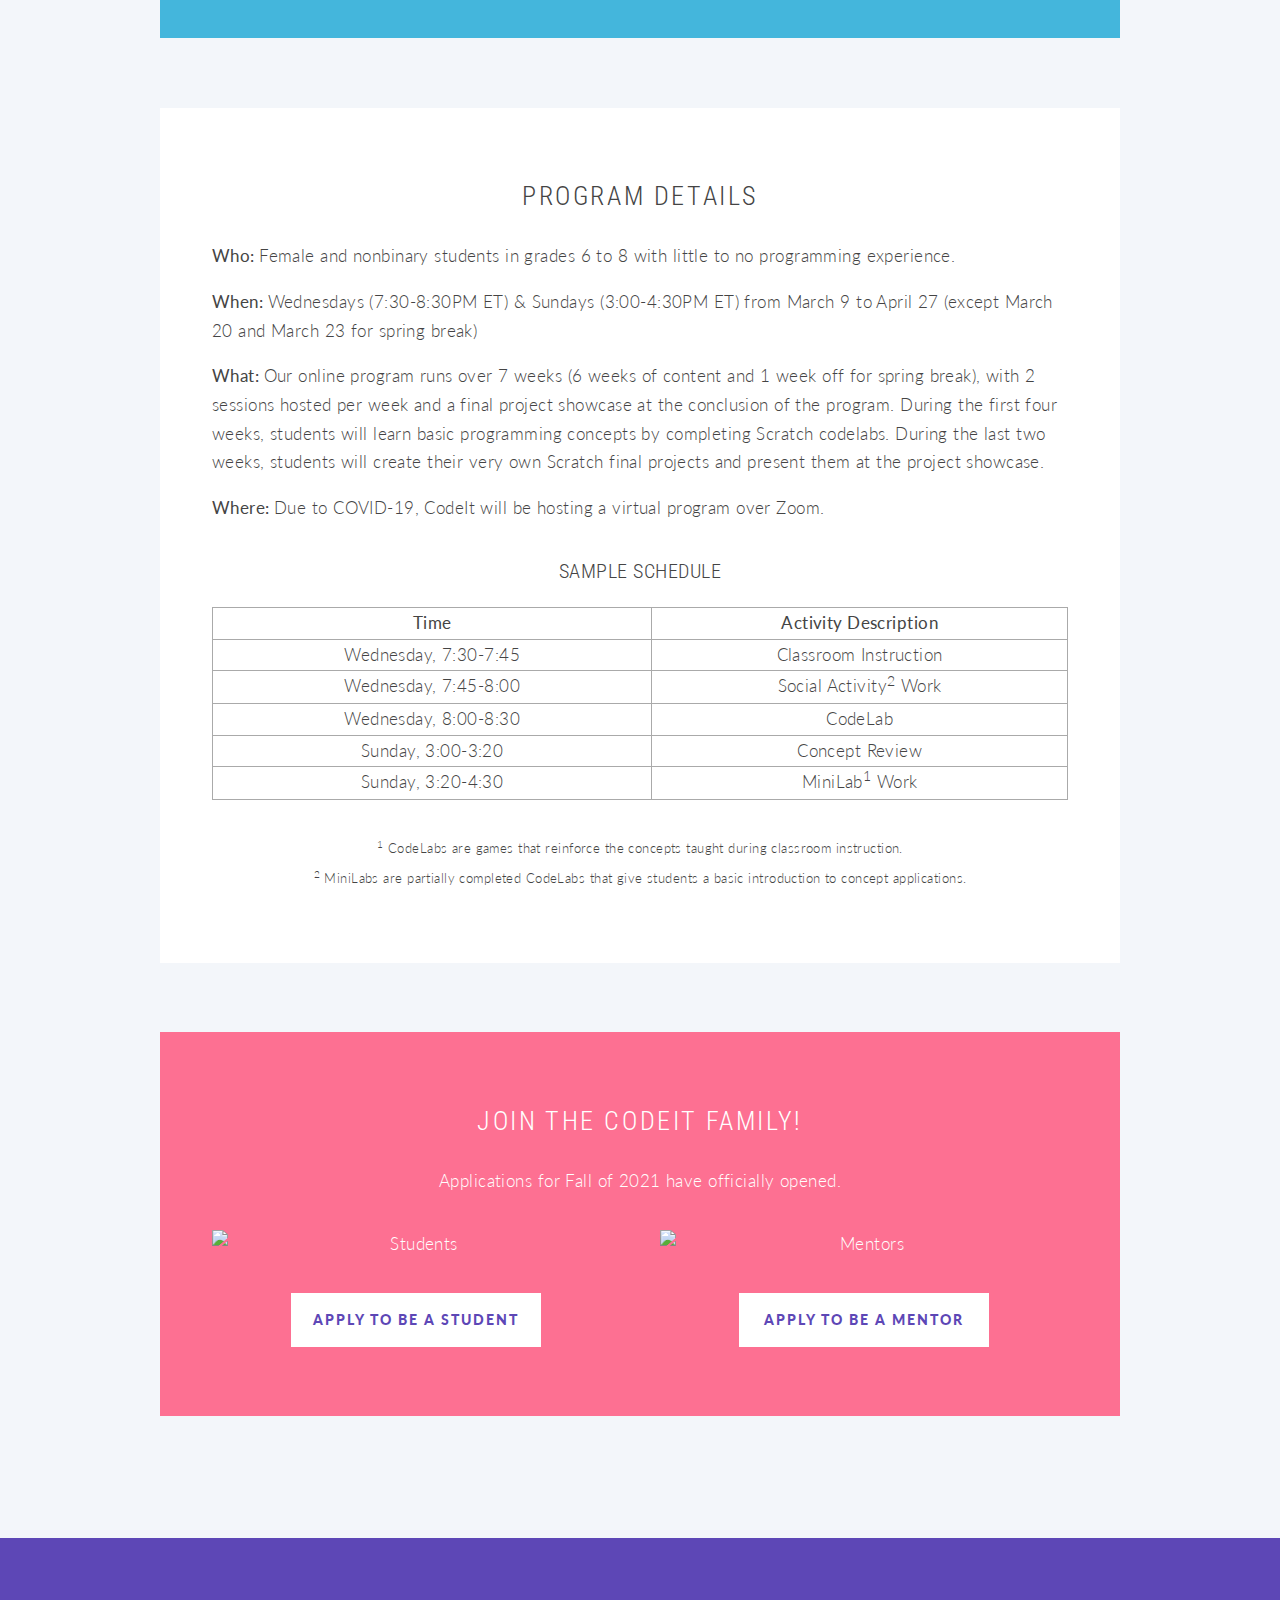
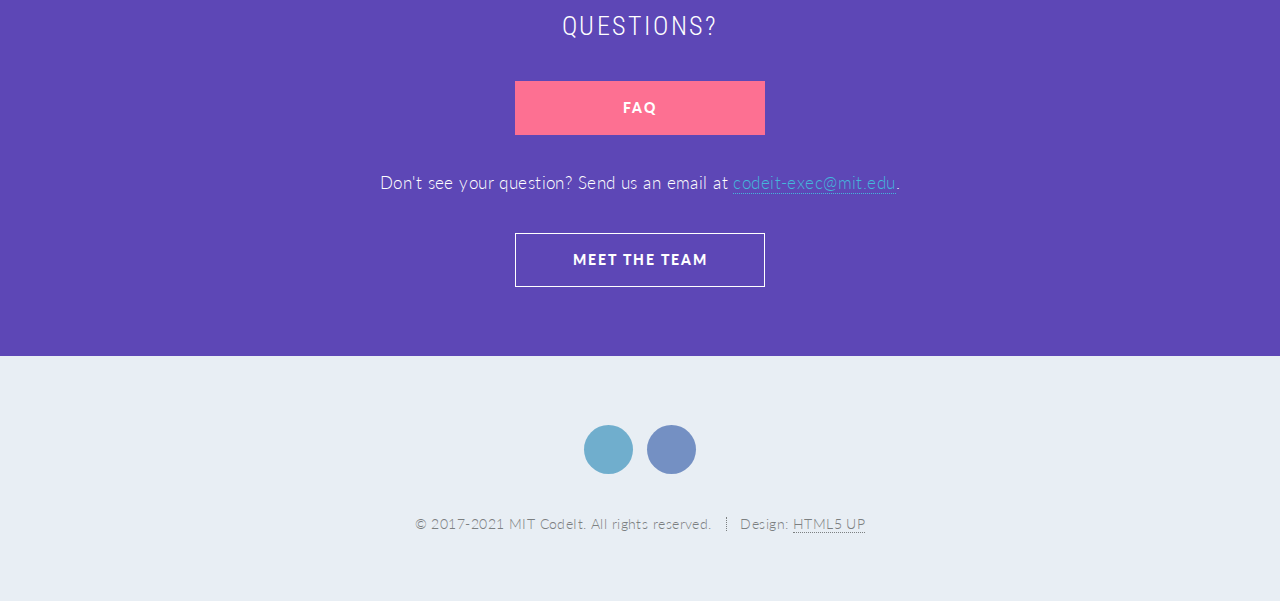
==== commit d8252f1c: "update dates" ====
--- a/index.html
+++ b/index.html
@@ -166,8 +166,8 @@
 
 							<section style="text-align: left">
 								<p style="margin-bottom: 1em"><strong>Who: </strong>Female and nonbinary students in grades 6 to 8 with little to no programming experience.</p>
-								<p style="margin-bottom: 1em"><strong>When: </strong>Wednesdays (7:30-8:30PM ET) & Sundays (3:00-4:30PM ET) </p>
-								<p style="margin-bottom: 1em"><strong>What: </strong>Our online program runs for 6 weeks, with 2 sessions hosted per week. During the first four weeks, students will learn basic programming concepts by completing Scratch codelabs. During the last two weeks, students will create their very own Scratch final projects and present them at the project showcase.</p>
+								<p style="margin-bottom: 1em"><strong>When: </strong>Wednesdays (7:30-8:30PM ET) & Sundays (3:00-4:30PM ET) from March 9 to April 27 (except March 20 and March 23 for spring break)</p>
+								<p style="margin-bottom: 1em"><strong>What: </strong>Our online program runs over 7 weeks (6 weeks of content and 1 week off for spring break), with 2 sessions hosted per week and a final project showcase at the conclusion of the program. During the first four weeks, students will learn basic programming concepts by completing Scratch codelabs. During the last two weeks, students will create their very own Scratch final projects and present them at the project showcase.</p>
 								<p><strong>Where: </strong>Due to COVID-19, CodeIt will be hosting a virtual program over Zoom.</p>
 							</section>
 
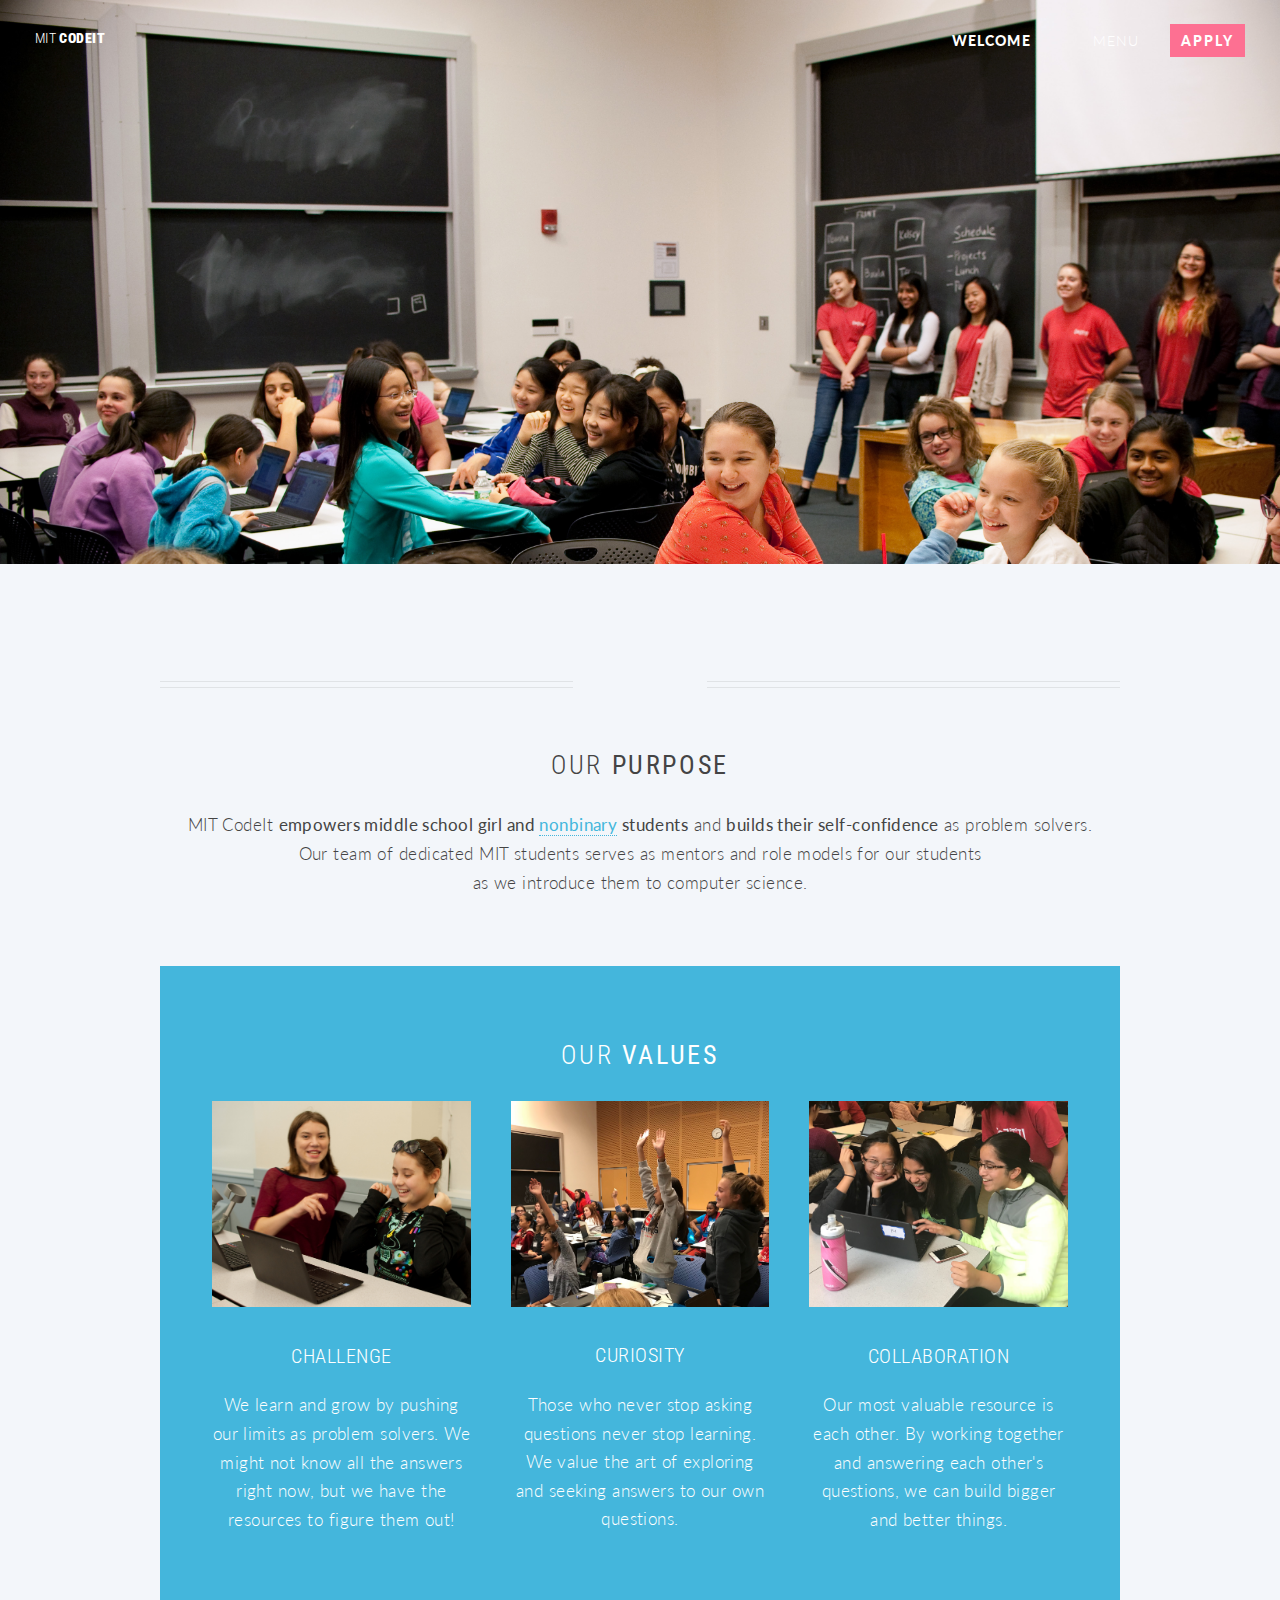
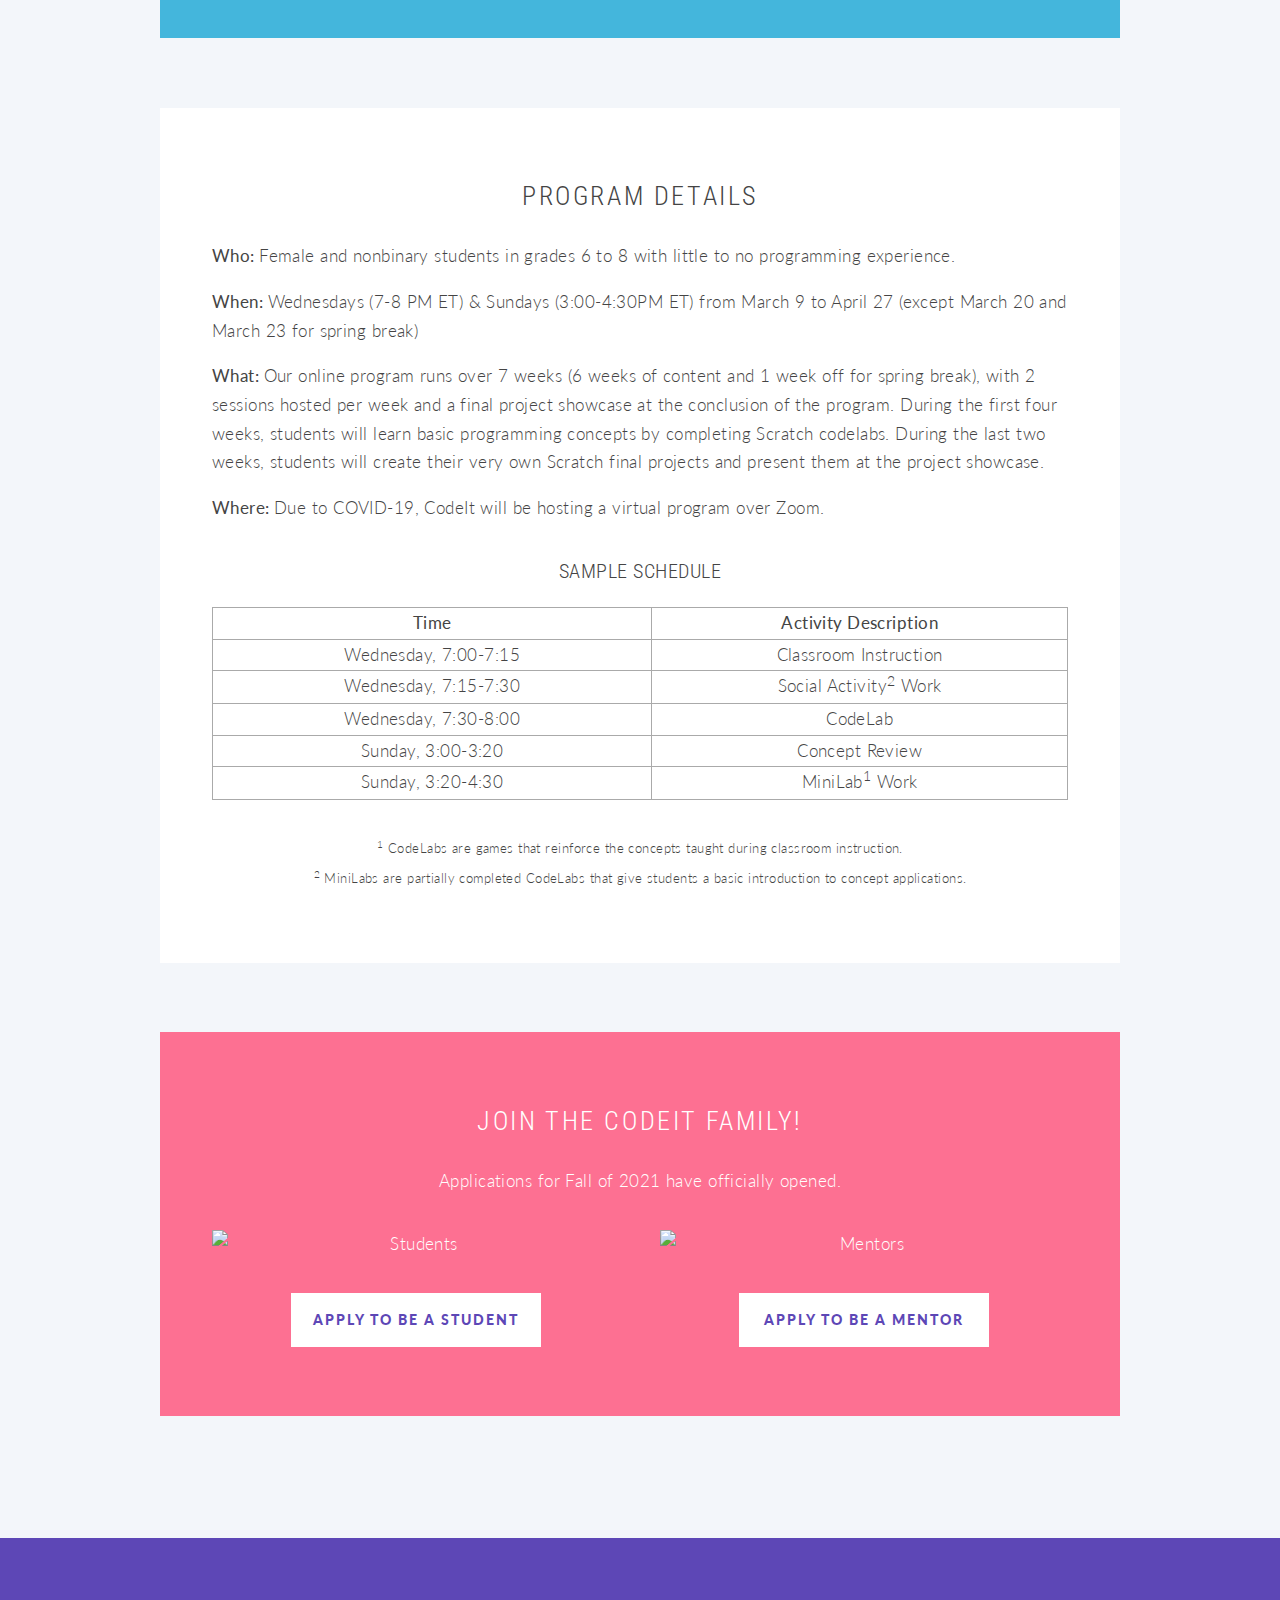
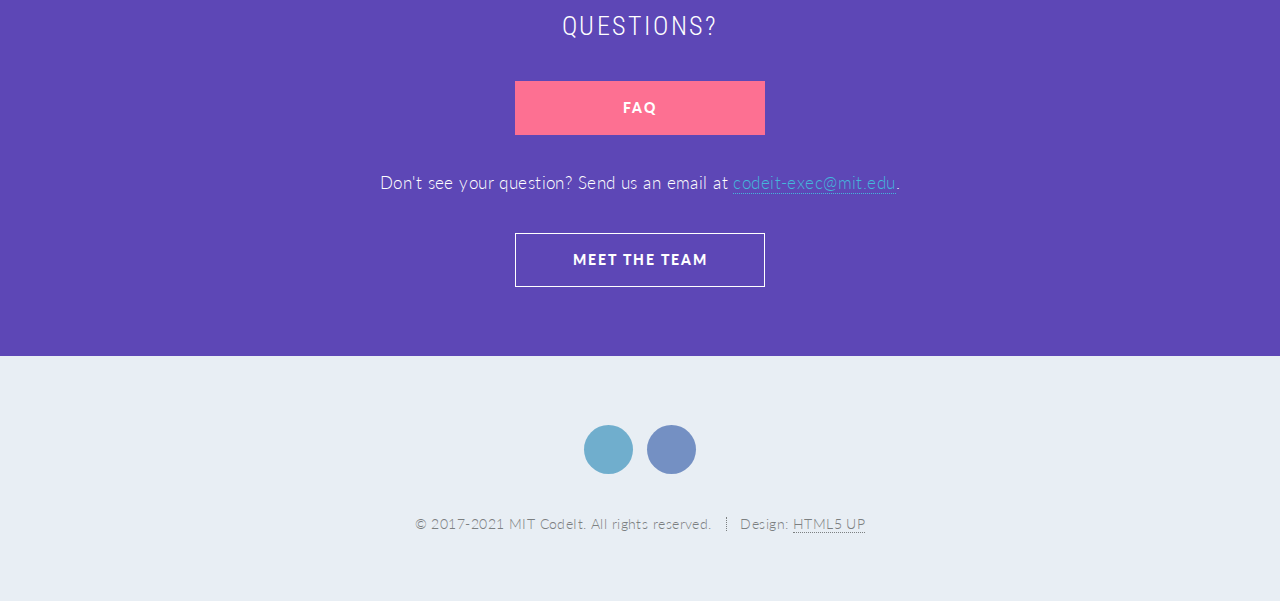
==== commit 890ec1eb: "update student app link" ====
--- a/index.html
+++ b/index.html
@@ -166,7 +166,7 @@
 
 							<section style="text-align: left">
 								<p style="margin-bottom: 1em"><strong>Who: </strong>Female and nonbinary students in grades 6 to 8 with little to no programming experience.</p>
-								<p style="margin-bottom: 1em"><strong>When: </strong>Wednesdays (7:30-8:30PM ET) & Sundays (3:00-4:30PM ET) from March 9 to April 27 (except March 20 and March 23 for spring break)</p>
+								<p style="margin-bottom: 1em"><strong>When: </strong>Wednesdays (7-8 PM ET) & Sundays (3:00-4:30PM ET) from March 9 to April 27 (except March 20 and March 23 for spring break)</p>
 								<p style="margin-bottom: 1em"><strong>What: </strong>Our online program runs over 7 weeks (6 weeks of content and 1 week off for spring break), with 2 sessions hosted per week and a final project showcase at the conclusion of the program. During the first four weeks, students will learn basic programming concepts by completing Scratch codelabs. During the last two weeks, students will create their very own Scratch final projects and present them at the project showcase.</p>
 								<p><strong>Where: </strong>Due to COVID-19, CodeIt will be hosting a virtual program over Zoom.</p>
 							</section>
@@ -181,15 +181,15 @@
 										</tr>
 									</th>
 									<tr>
-										<td>Wednesday, 7:30-7:45</td>
+										<td>Wednesday, 7:00-7:15</td>
 										<td>Classroom Instruction</td>
 									</tr>
 									<tr>
-										<td>Wednesday, 7:45-8:00</td>
+										<td>Wednesday, 7:15-7:30</td>
 										<td>Social Activity<sup>2</sup> Work</td>
 									</tr>
 									<tr>
-										<td>Wednesday, 8:00-8:30</td>
+										<td>Wednesday, 7:30-8:00</td>
 										<td>CodeLab</td>
 									</tr>
 									<tr>
@@ -225,7 +225,7 @@
 										<p>Sed tristique purus vitae volutpat commodo suscipit amet sed nibh. Proin a ullamcorper sed blandit. Sed tristique purus vitae volutpat commodo suscipit ullamcorper sed blandit lorem ipsum dolore.</p> -->
 
 										<ul class="buttons">
-											<li><a href="http://tiny.cc/f21codeitapp" class="button special">Apply to be a student</a></li>
+											<li><a href="http://tiny.cc/s22codeitapp" class="button special">Apply to be a student</a></li>
 										</ul>
 									</section>
 
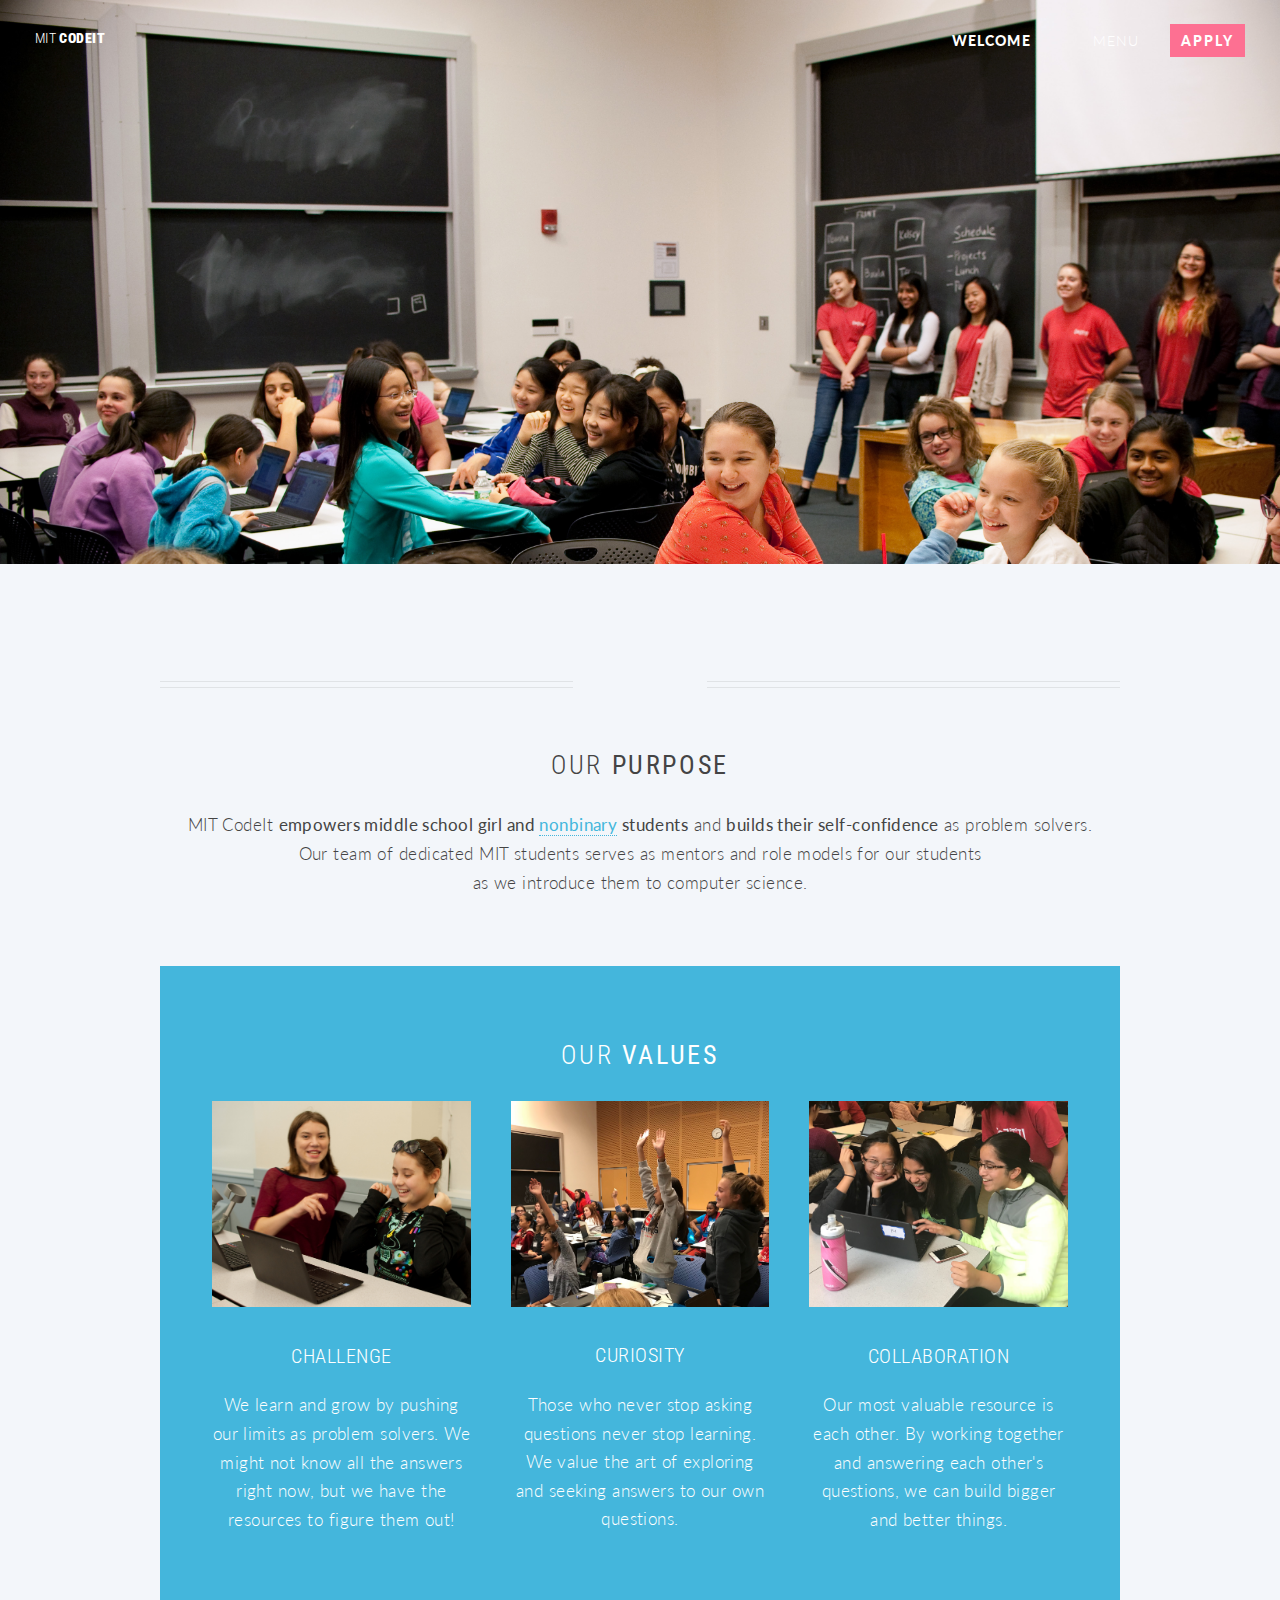
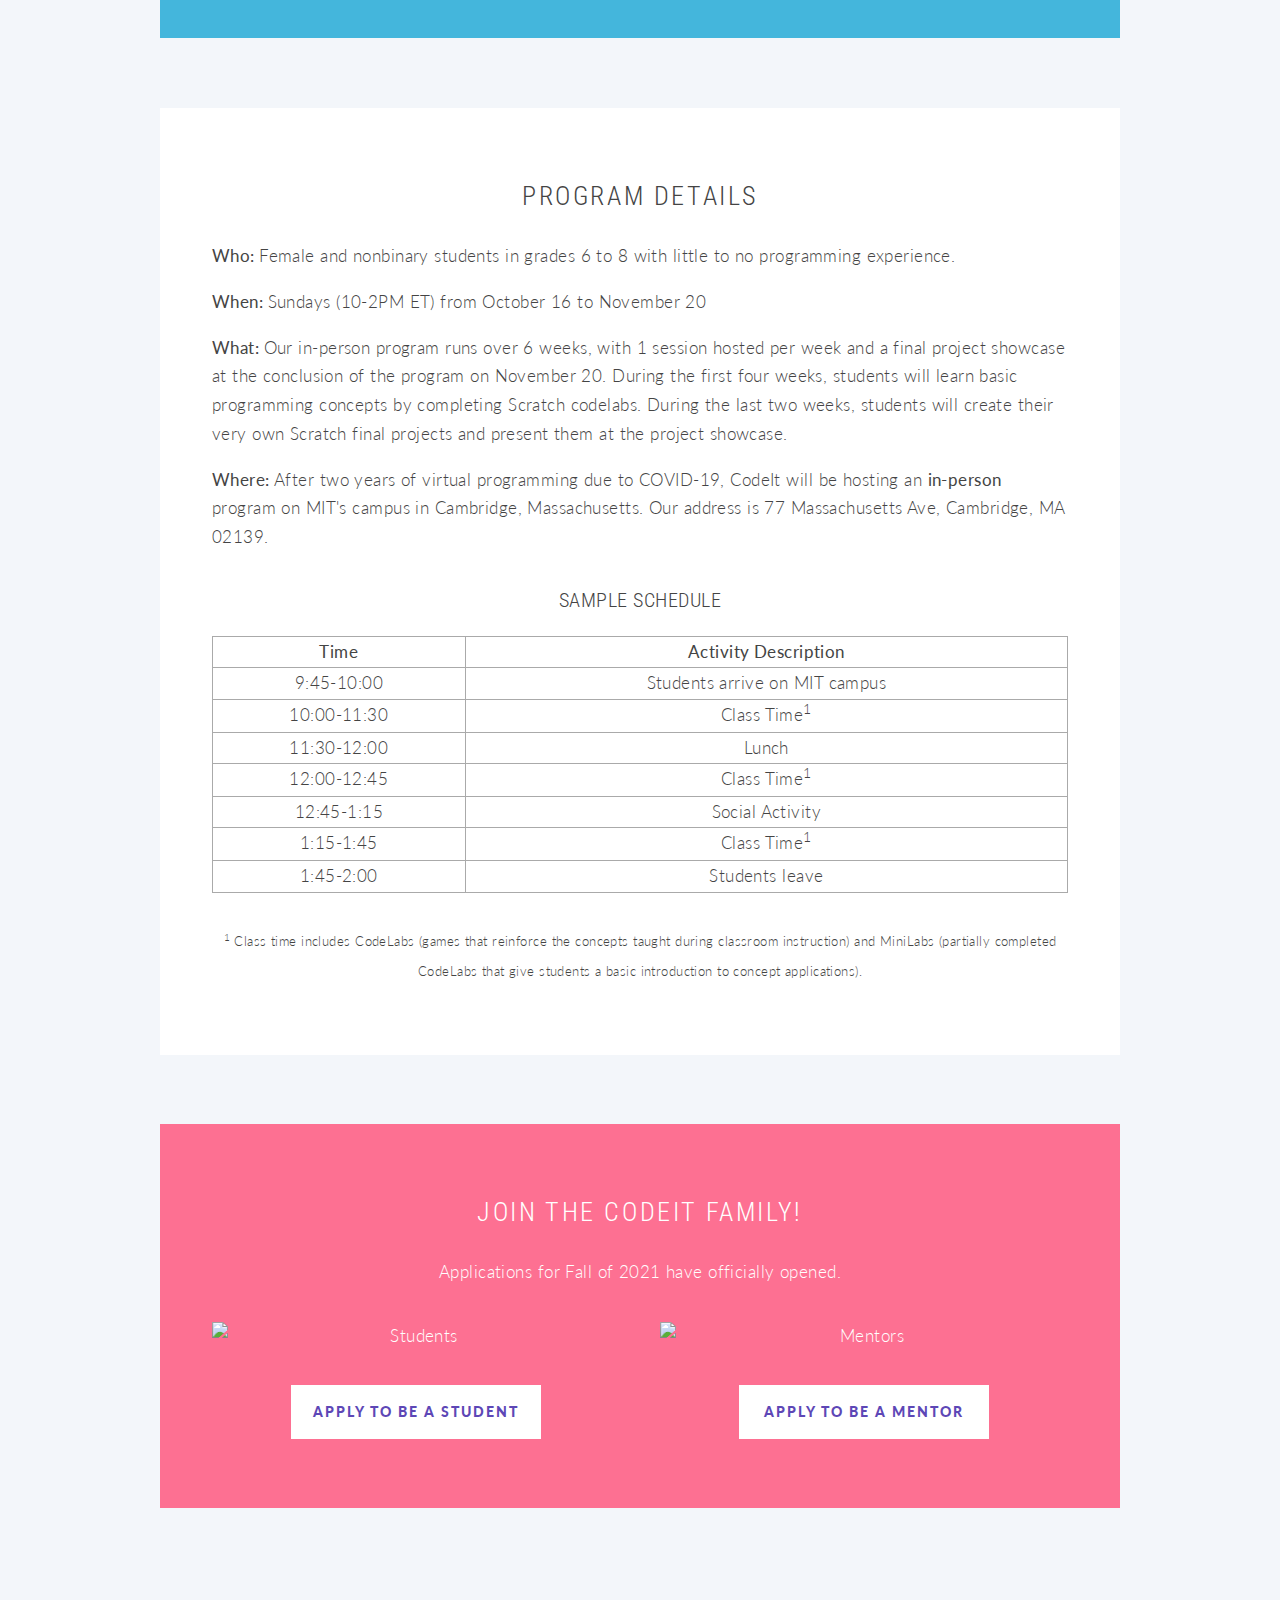
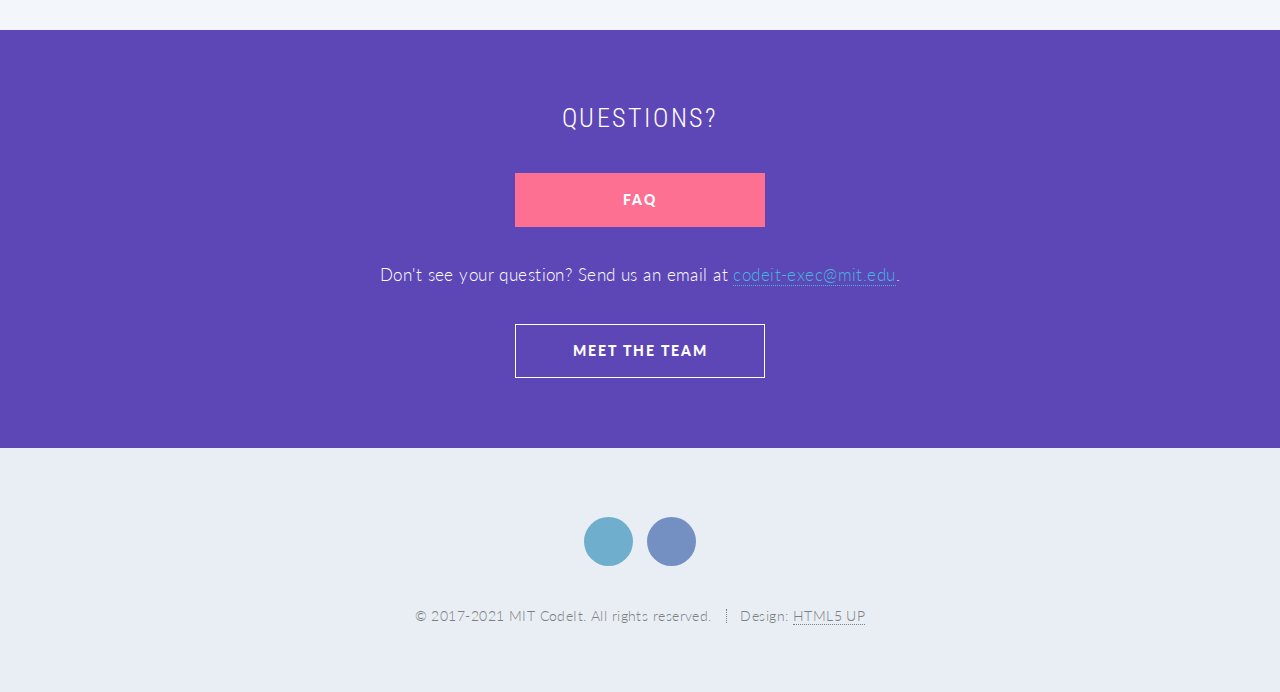
==== commit bacb0cdc: "update schedule and student app link" ====
--- a/index.html
+++ b/index.html
@@ -166,9 +166,9 @@
 
 							<section style="text-align: left">
 								<p style="margin-bottom: 1em"><strong>Who: </strong>Female and nonbinary students in grades 6 to 8 with little to no programming experience.</p>
-								<p style="margin-bottom: 1em"><strong>When: </strong>Wednesdays (7-8 PM ET) & Sundays (3:00-4:30PM ET) from March 9 to April 27 (except March 20 and March 23 for spring break)</p>
-								<p style="margin-bottom: 1em"><strong>What: </strong>Our online program runs over 7 weeks (6 weeks of content and 1 week off for spring break), with 2 sessions hosted per week and a final project showcase at the conclusion of the program. During the first four weeks, students will learn basic programming concepts by completing Scratch codelabs. During the last two weeks, students will create their very own Scratch final projects and present them at the project showcase.</p>
-								<p><strong>Where: </strong>Due to COVID-19, CodeIt will be hosting a virtual program over Zoom.</p>
+								<p style="margin-bottom: 1em"><strong>When: </strong>Sundays (10-2PM ET) from October 16 to November 20</p>
+								<p style="margin-bottom: 1em"><strong>What: </strong>Our in-person program runs over 6 weeks, with 1 session hosted per week and a final project showcase at the conclusion of the program on November 20. During the first four weeks, students will learn basic programming concepts by completing Scratch codelabs. During the last two weeks, students will create their very own Scratch final projects and present them at the project showcase.</p>
+								<p><strong>Where: </strong>After two years of virtual programming due to COVID-19, CodeIt will be hosting an <strong>in-person</strong> program on MIT's campus in Cambridge, Massachusetts. Our address is 77 Massachusetts Ave, Cambridge, MA 02139.</p>
 							</section>
 
 							<section>
@@ -181,29 +181,36 @@
 										</tr>
 									</th>
 									<tr>
-										<td>Wednesday, 7:00-7:15</td>
-										<td>Classroom Instruction</td>
-									</tr>
-									<tr>
-										<td>Wednesday, 7:15-7:30</td>
-										<td>Social Activity<sup>2</sup> Work</td>
-									</tr>
-									<tr>
-										<td>Wednesday, 7:30-8:00</td>
-										<td>CodeLab</td>
-									</tr>
-									<tr>
-										<td>Sunday, 3:00-3:20</td>
-										<td>Concept Review</td>
-									</tr>
-									<tr>
-										<td>Sunday, 3:20-4:30</td>
-										<td>MiniLab<sup>1</sup> Work</td>
+										<td>9:45-10:00</td>
+										<td>Students arrive on MIT campus</td>
+									</tr>
+									<tr>
+										<td>10:00-11:30</td>
+										<td>Class Time<sup>1</sup></td>
+									</tr>
+									<tr>
+										<td>11:30-12:00</td>
+										<td>Lunch</td>
+									</tr>
+									<tr>
+										<td>12:00-12:45</td>
+										<td>Class Time<sup>1</sup></td>
+									</tr>
+									<tr>
+										<td>12:45-1:15</td>
+										<td>Social Activity</td>
+									</tr>
+									<tr>
+										<td>1:15-1:45</td>
+										<td>Class Time<sup>1</sup></td>
+									</tr>
+									<tr>
+										<td>1:45-2:00</td>
+										<td>Students leave</td>
 									</tr>
 								</table>
 							</section>
-							<div style="font-size:13px;"> <sup>1</sup> CodeLabs are games that reinforce the concepts taught during classroom instruction.</div>
-							<div style="font-size:13px;"> <sup>2</sup> MiniLabs are partially completed CodeLabs that give students a basic introduction to concept applications.</div>
+							<div style="font-size:13px;"> <sup>1</sup> Class time includes CodeLabs (games that reinforce the concepts taught during classroom instruction) and MiniLabs (partially completed CodeLabs that give students a basic introduction to concept applications).</div>
 						</section>
 
 
@@ -225,7 +232,7 @@
 										<p>Sed tristique purus vitae volutpat commodo suscipit amet sed nibh. Proin a ullamcorper sed blandit. Sed tristique purus vitae volutpat commodo suscipit ullamcorper sed blandit lorem ipsum dolore.</p> -->
 
 										<ul class="buttons">
-											<li><a href="http://tiny.cc/s22codeitapp" class="button special">Apply to be a student</a></li>
+											<li><a href="http://tiny.cc/f22codeitapp" class="button special">Apply to be a student</a></li>
 										</ul>
 									</section>
 
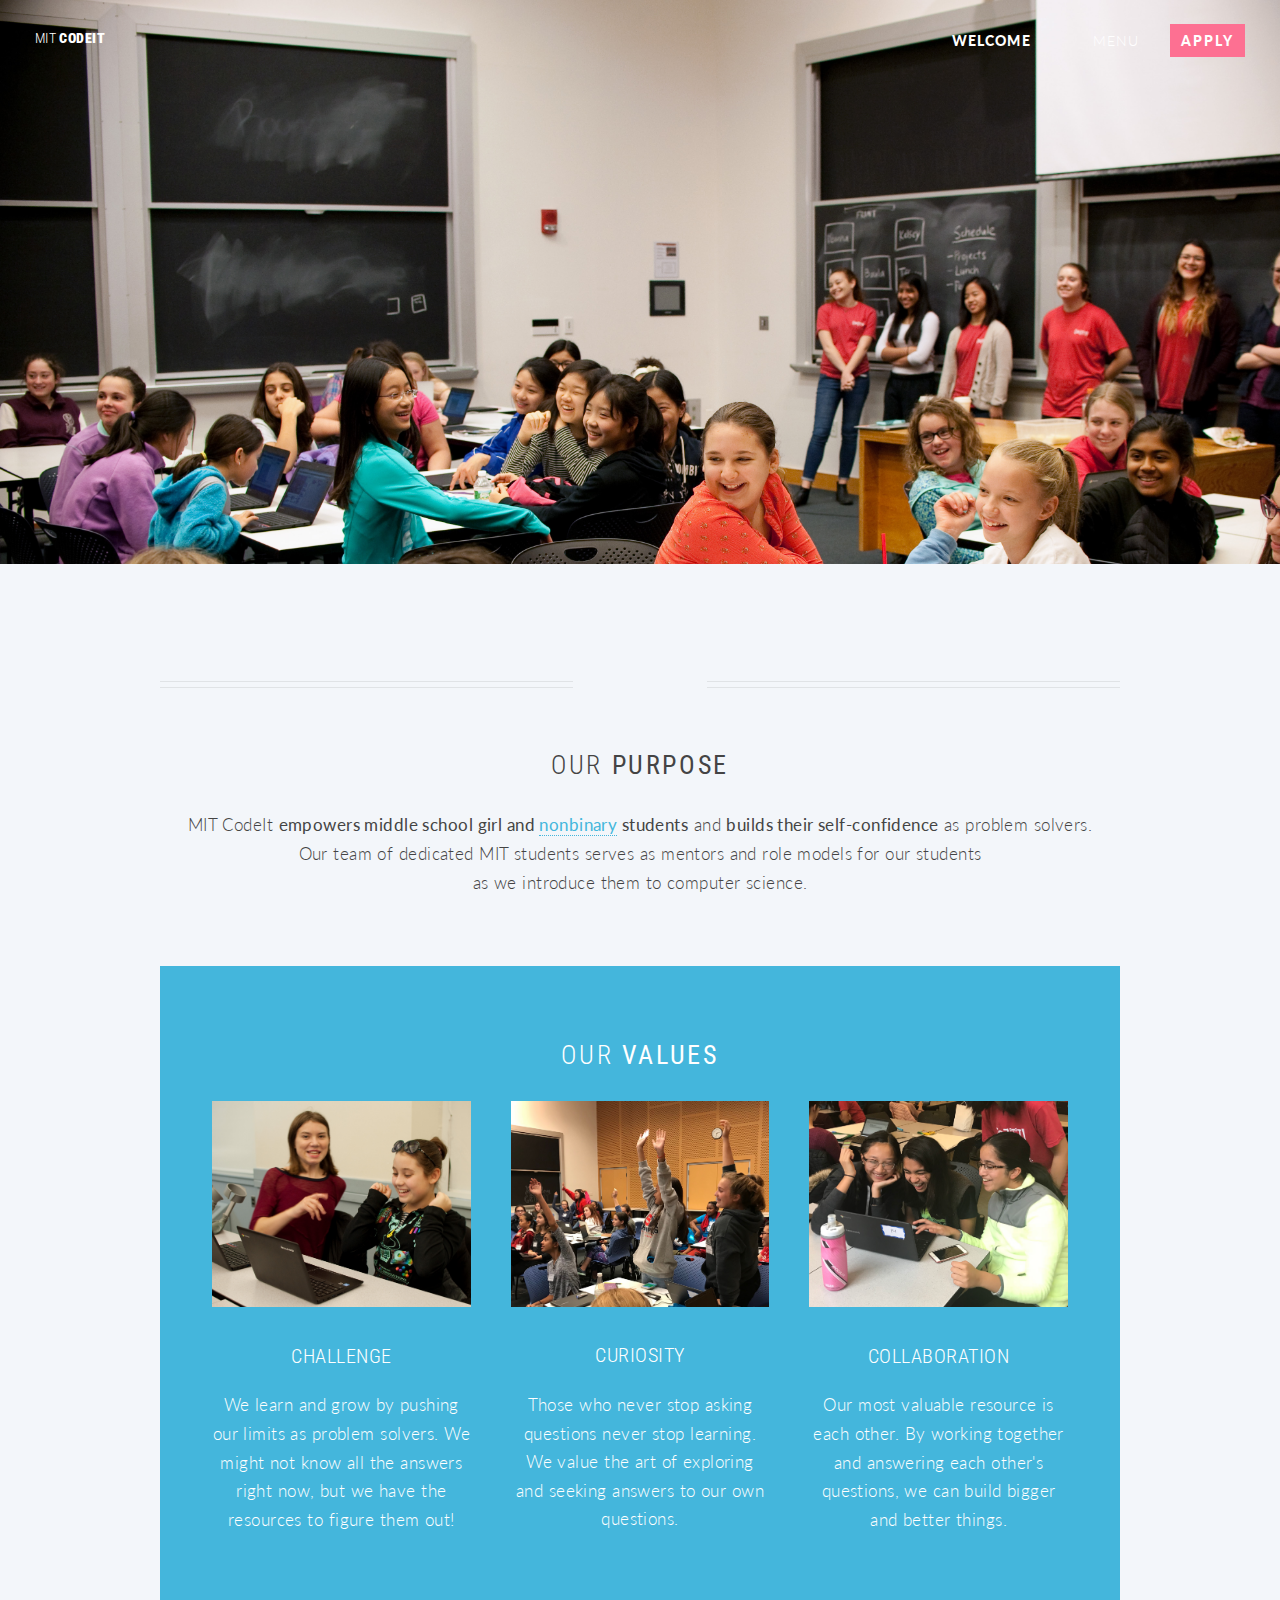
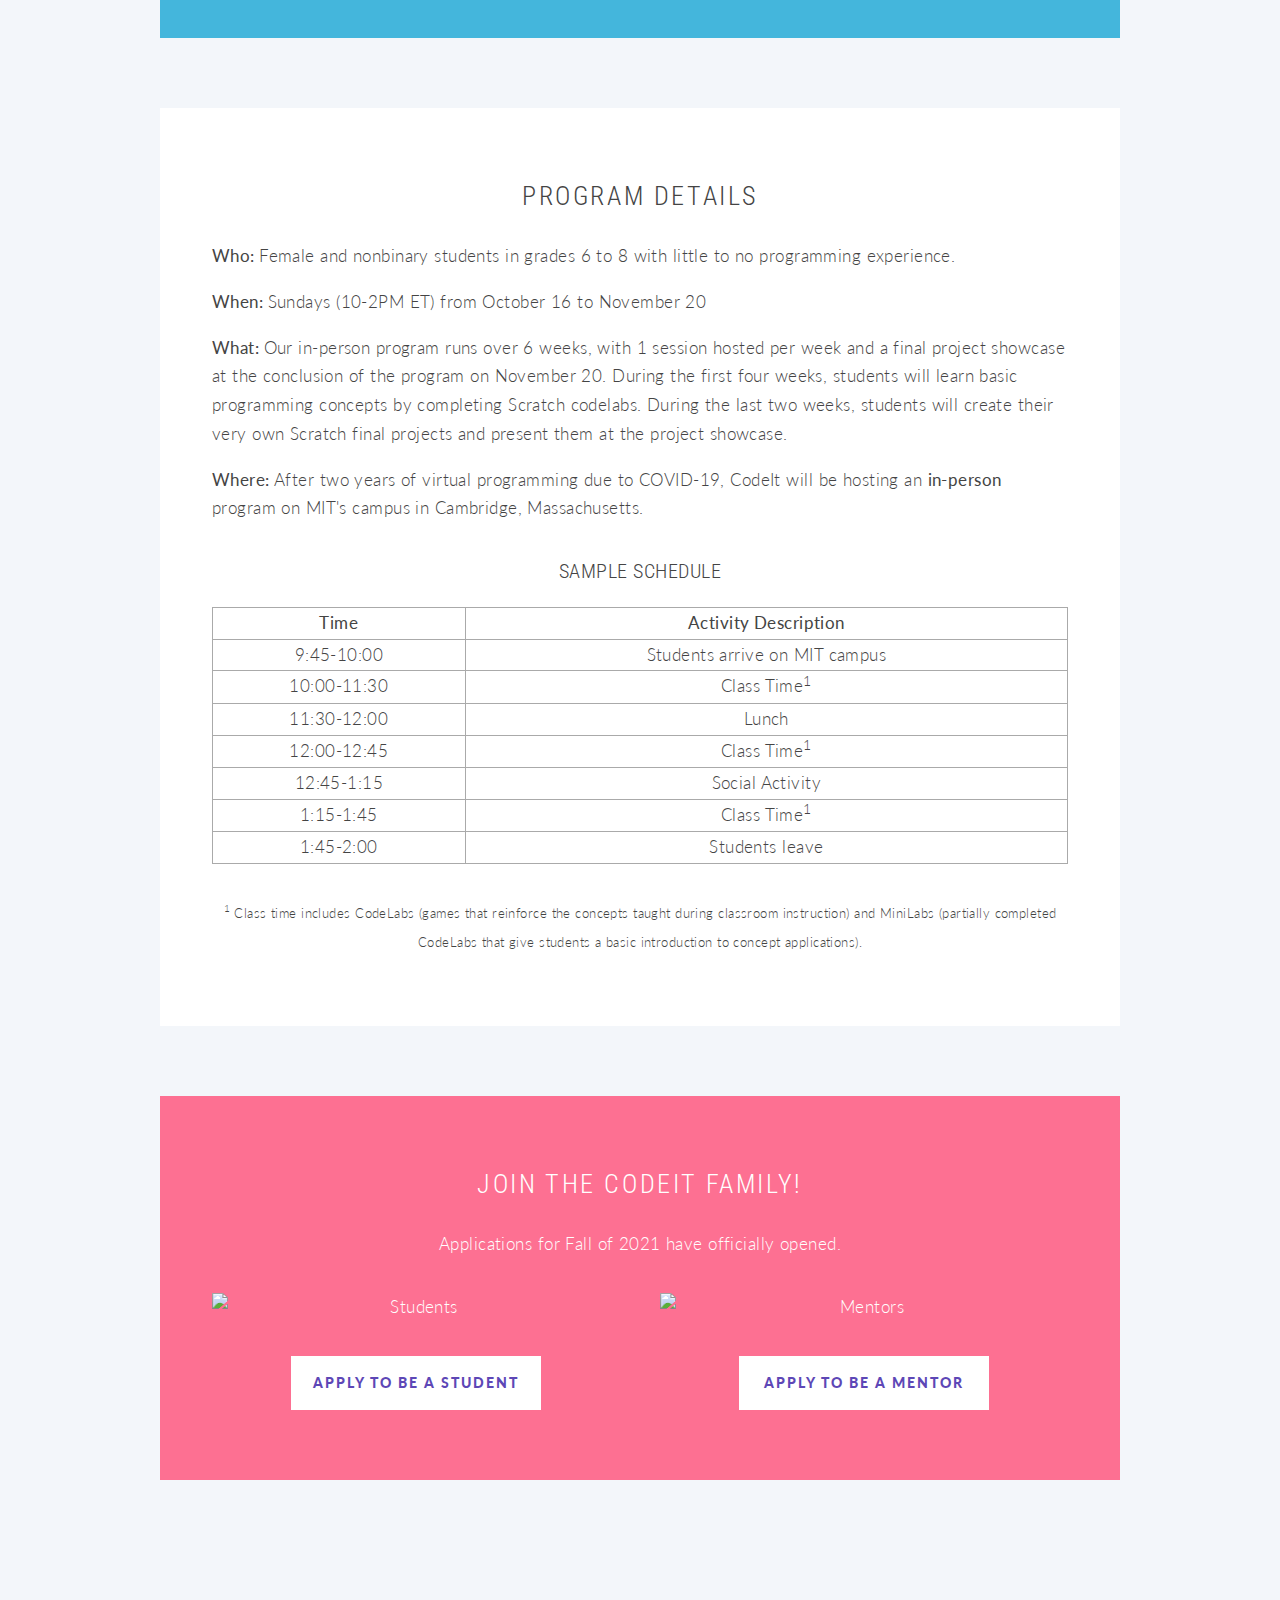
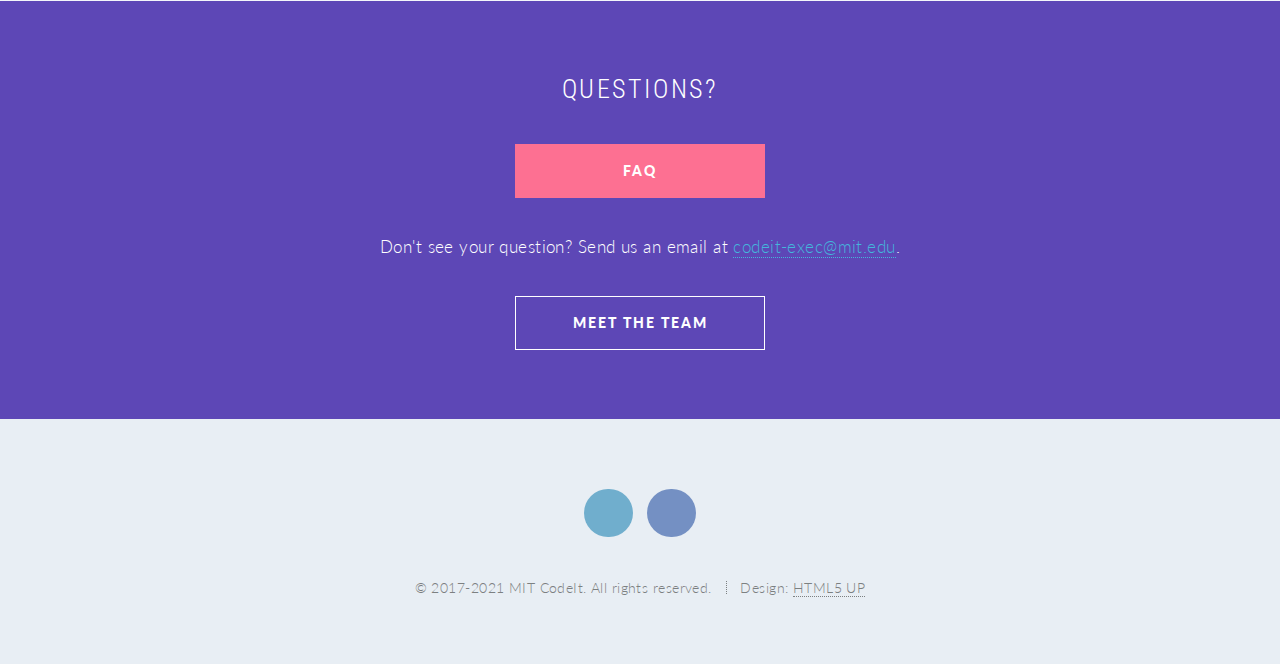
==== commit 9603dc8b: "remove address" ====
--- a/index.html
+++ b/index.html
@@ -168,7 +168,7 @@
 								<p style="margin-bottom: 1em"><strong>Who: </strong>Female and nonbinary students in grades 6 to 8 with little to no programming experience.</p>
 								<p style="margin-bottom: 1em"><strong>When: </strong>Sundays (10-2PM ET) from October 16 to November 20</p>
 								<p style="margin-bottom: 1em"><strong>What: </strong>Our in-person program runs over 6 weeks, with 1 session hosted per week and a final project showcase at the conclusion of the program on November 20. During the first four weeks, students will learn basic programming concepts by completing Scratch codelabs. During the last two weeks, students will create their very own Scratch final projects and present them at the project showcase.</p>
-								<p><strong>Where: </strong>After two years of virtual programming due to COVID-19, CodeIt will be hosting an <strong>in-person</strong> program on MIT's campus in Cambridge, Massachusetts. Our address is 77 Massachusetts Ave, Cambridge, MA 02139.</p>
+								<p><strong>Where: </strong>After two years of virtual programming due to COVID-19, CodeIt will be hosting an <strong>in-person</strong> program on MIT's campus in Cambridge, Massachusetts.</p>
 							</section>
 
 							<section>
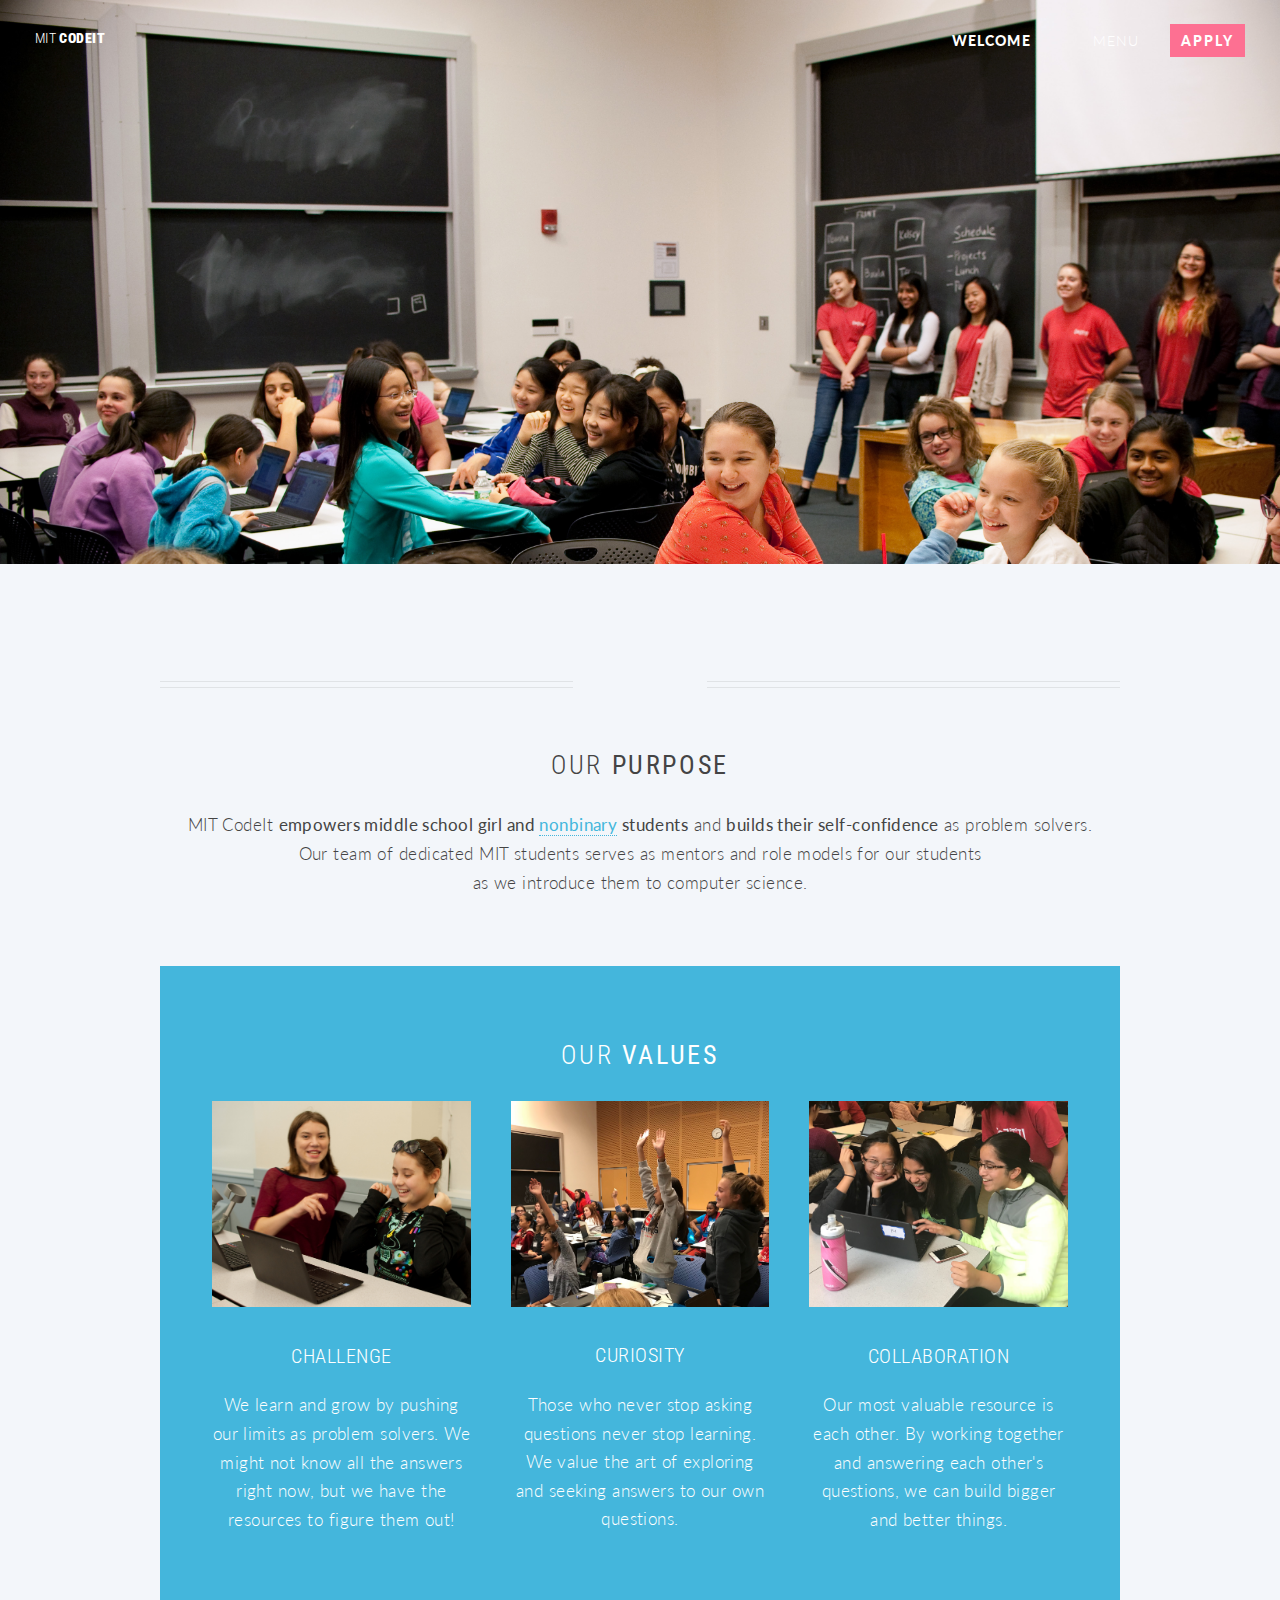
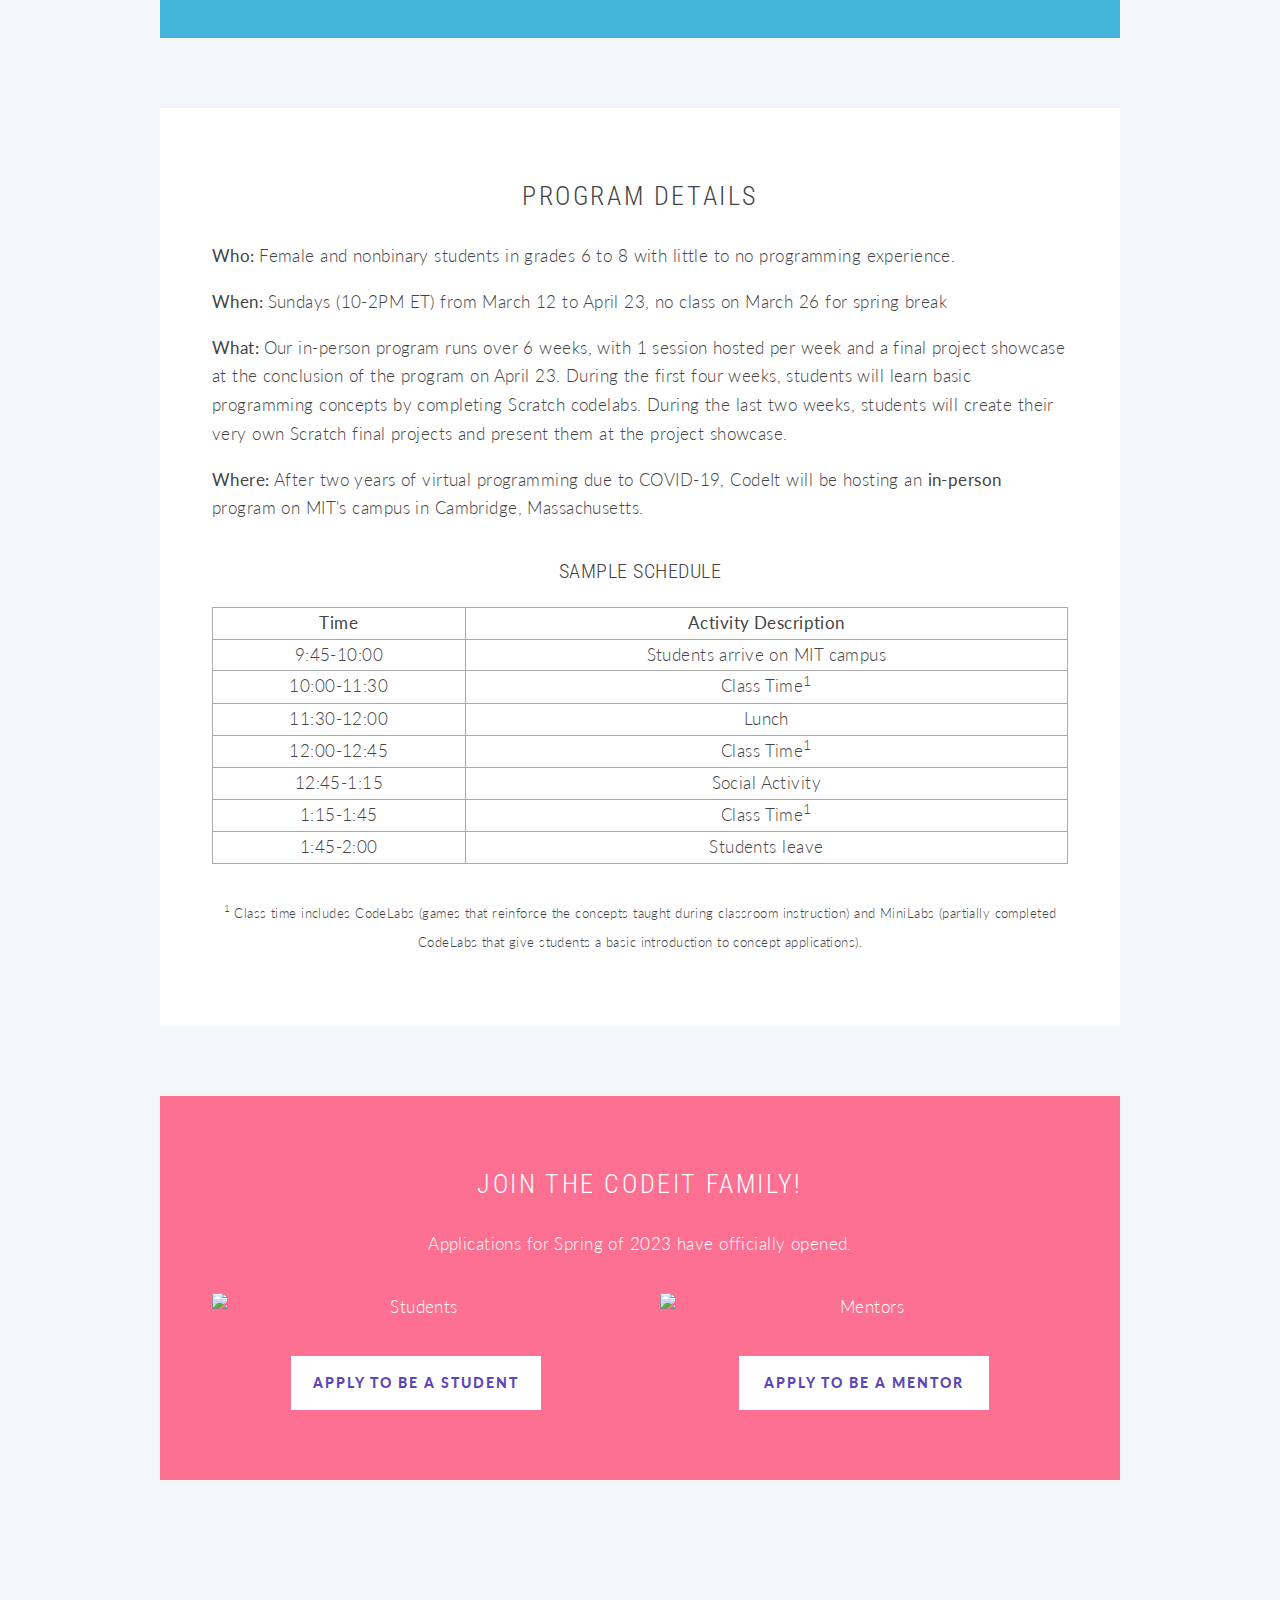
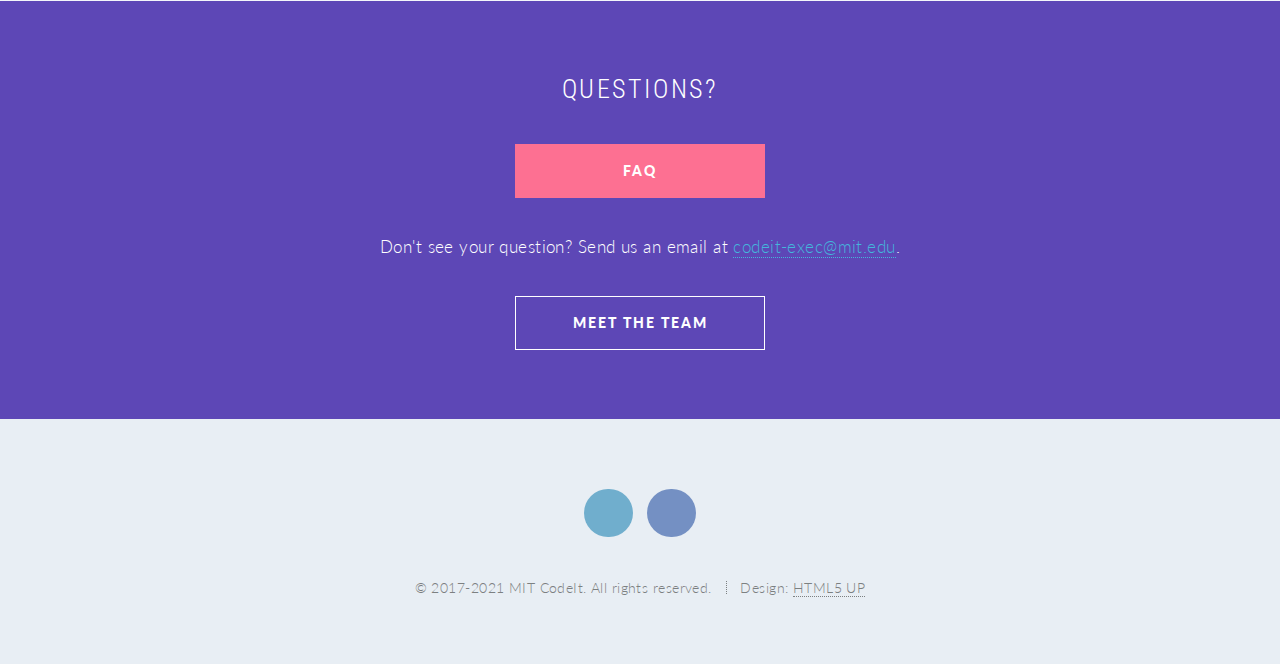
==== commit 833f744a: "update application links" ====
--- a/index.html
+++ b/index.html
@@ -166,8 +166,8 @@
 
 							<section style="text-align: left">
 								<p style="margin-bottom: 1em"><strong>Who: </strong>Female and nonbinary students in grades 6 to 8 with little to no programming experience.</p>
-								<p style="margin-bottom: 1em"><strong>When: </strong>Sundays (10-2PM ET) from October 16 to November 20</p>
-								<p style="margin-bottom: 1em"><strong>What: </strong>Our in-person program runs over 6 weeks, with 1 session hosted per week and a final project showcase at the conclusion of the program on November 20. During the first four weeks, students will learn basic programming concepts by completing Scratch codelabs. During the last two weeks, students will create their very own Scratch final projects and present them at the project showcase.</p>
+								<p style="margin-bottom: 1em"><strong>When: </strong>Sundays (10-2PM ET) from March 12 to April 23, no class on March 26 for spring break</p>
+								<p style="margin-bottom: 1em"><strong>What: </strong>Our in-person program runs over 6 weeks, with 1 session hosted per week and a final project showcase at the conclusion of the program on April 23. During the first four weeks, students will learn basic programming concepts by completing Scratch codelabs. During the last two weeks, students will create their very own Scratch final projects and present them at the project showcase.</p>
 								<p><strong>Where: </strong>After two years of virtual programming due to COVID-19, CodeIt will be hosting an <strong>in-person</strong> program on MIT's campus in Cambridge, Massachusetts.</p>
 							</section>
 
@@ -217,7 +217,7 @@
 						<section id="join" class="wrapper style5 container special">
 							<header>
 								<h2>Join the CodeIt Family!</h2>
-								<div>Applications for Fall of 2021 have officially opened.</div>
+								<div>Applications for Spring of 2023 have officially opened.</div>
 								<p></p>
 							</header>
 
@@ -232,7 +232,7 @@
 										<p>Sed tristique purus vitae volutpat commodo suscipit amet sed nibh. Proin a ullamcorper sed blandit. Sed tristique purus vitae volutpat commodo suscipit ullamcorper sed blandit lorem ipsum dolore.</p> -->
 
 										<ul class="buttons">
-											<li><a href="http://tiny.cc/f22codeitapp" class="button special">Apply to be a student</a></li>
+											<li><a href="http://tiny.cc/s23codeitapp" class="button special">Apply to be a student</a></li>
 										</ul>
 									</section>
 
@@ -248,7 +248,7 @@
 										<p>Sed tristique purus vitae volutpat commodo suscipit amet sed nibh. Proin a ullamcorper sed blandit. Sed tristique purus vitae volutpat commodo suscipit ullamcorper sed blandit lorem ipsum dolore.</p> -->
 
 										<ul class="buttons">
-											<li><a href="https://docs.google.com/forms/d/e/1FAIpQLSe7Uftmj-O9te6ogOEhquEtXlncyPoYG7WrgA-g6RqKUmZpKQ/viewform?usp=sf_link" class="button special">Apply to be a mentor</a></li>
+											<li><a href="https://forms.gle/kWKPb6es7PHC96df6" class="button special">Apply to be a mentor</a></li>
 										</ul>
 									</section>
 
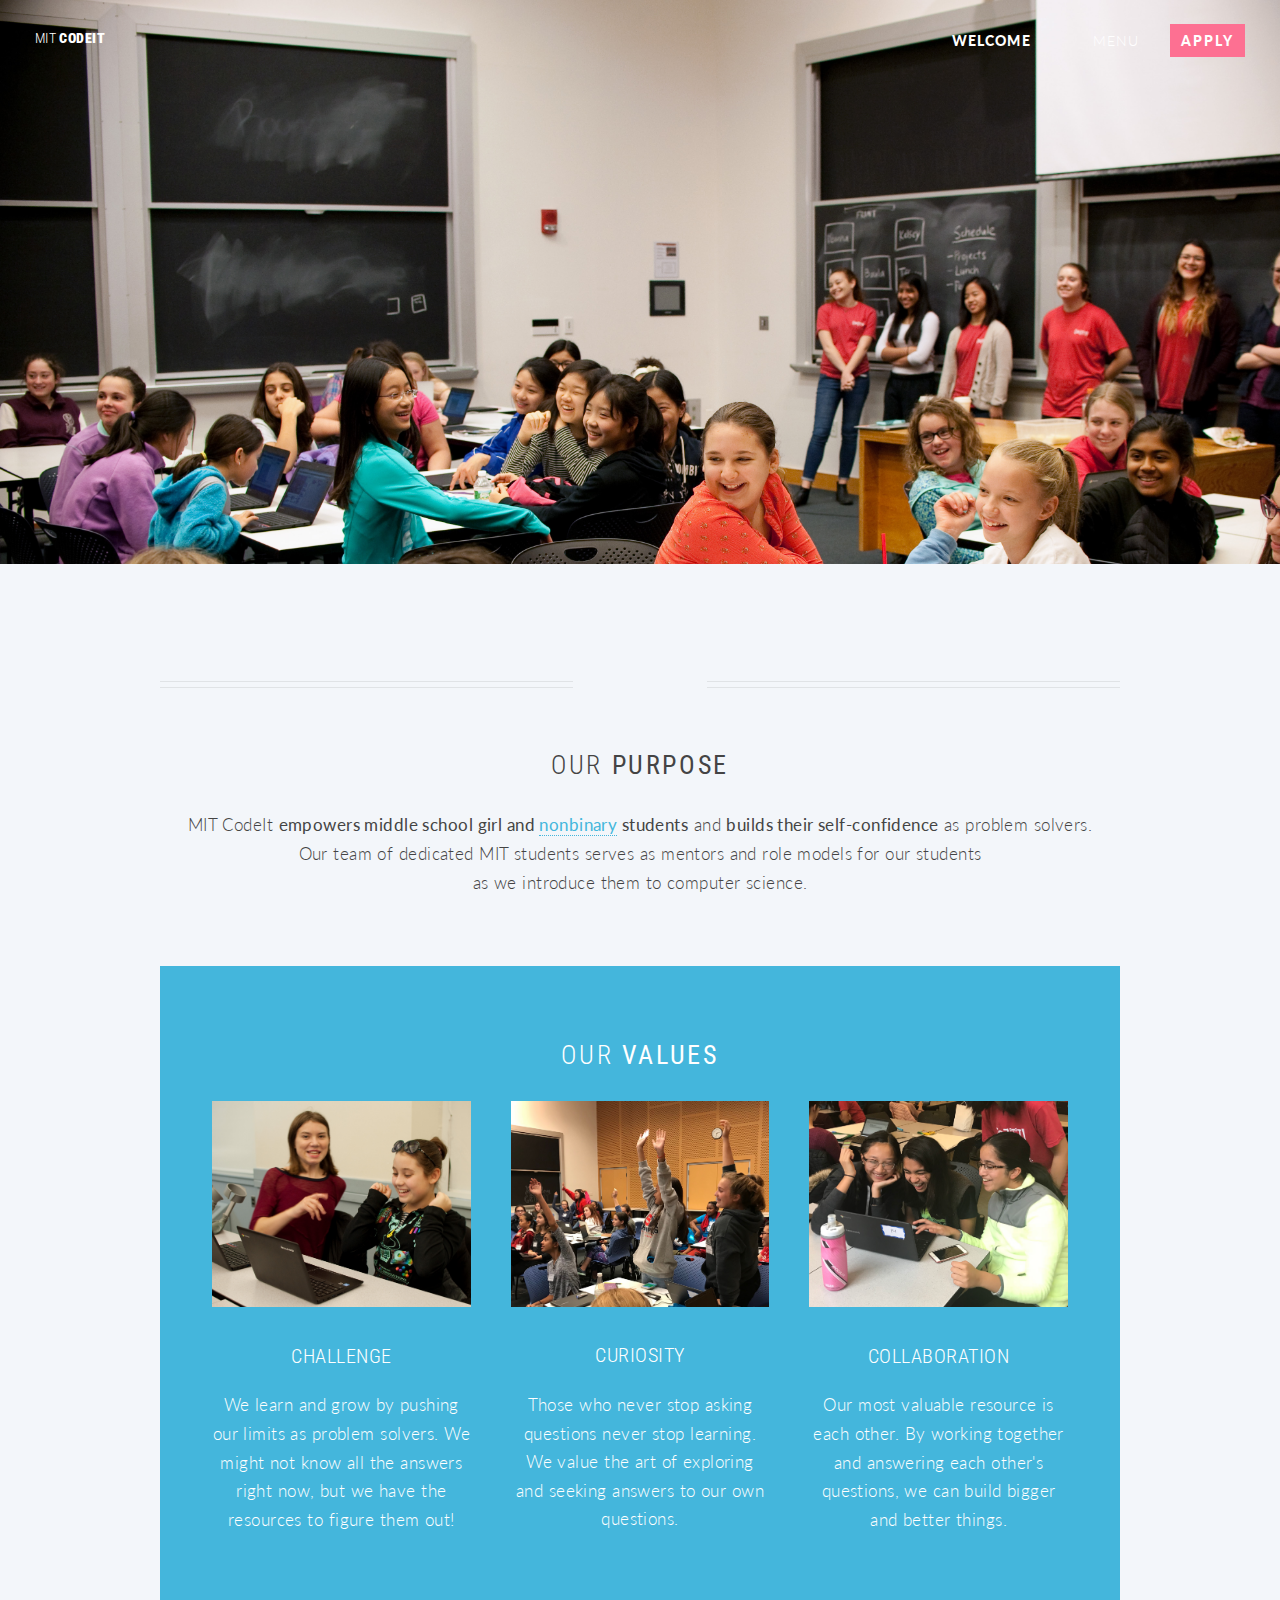
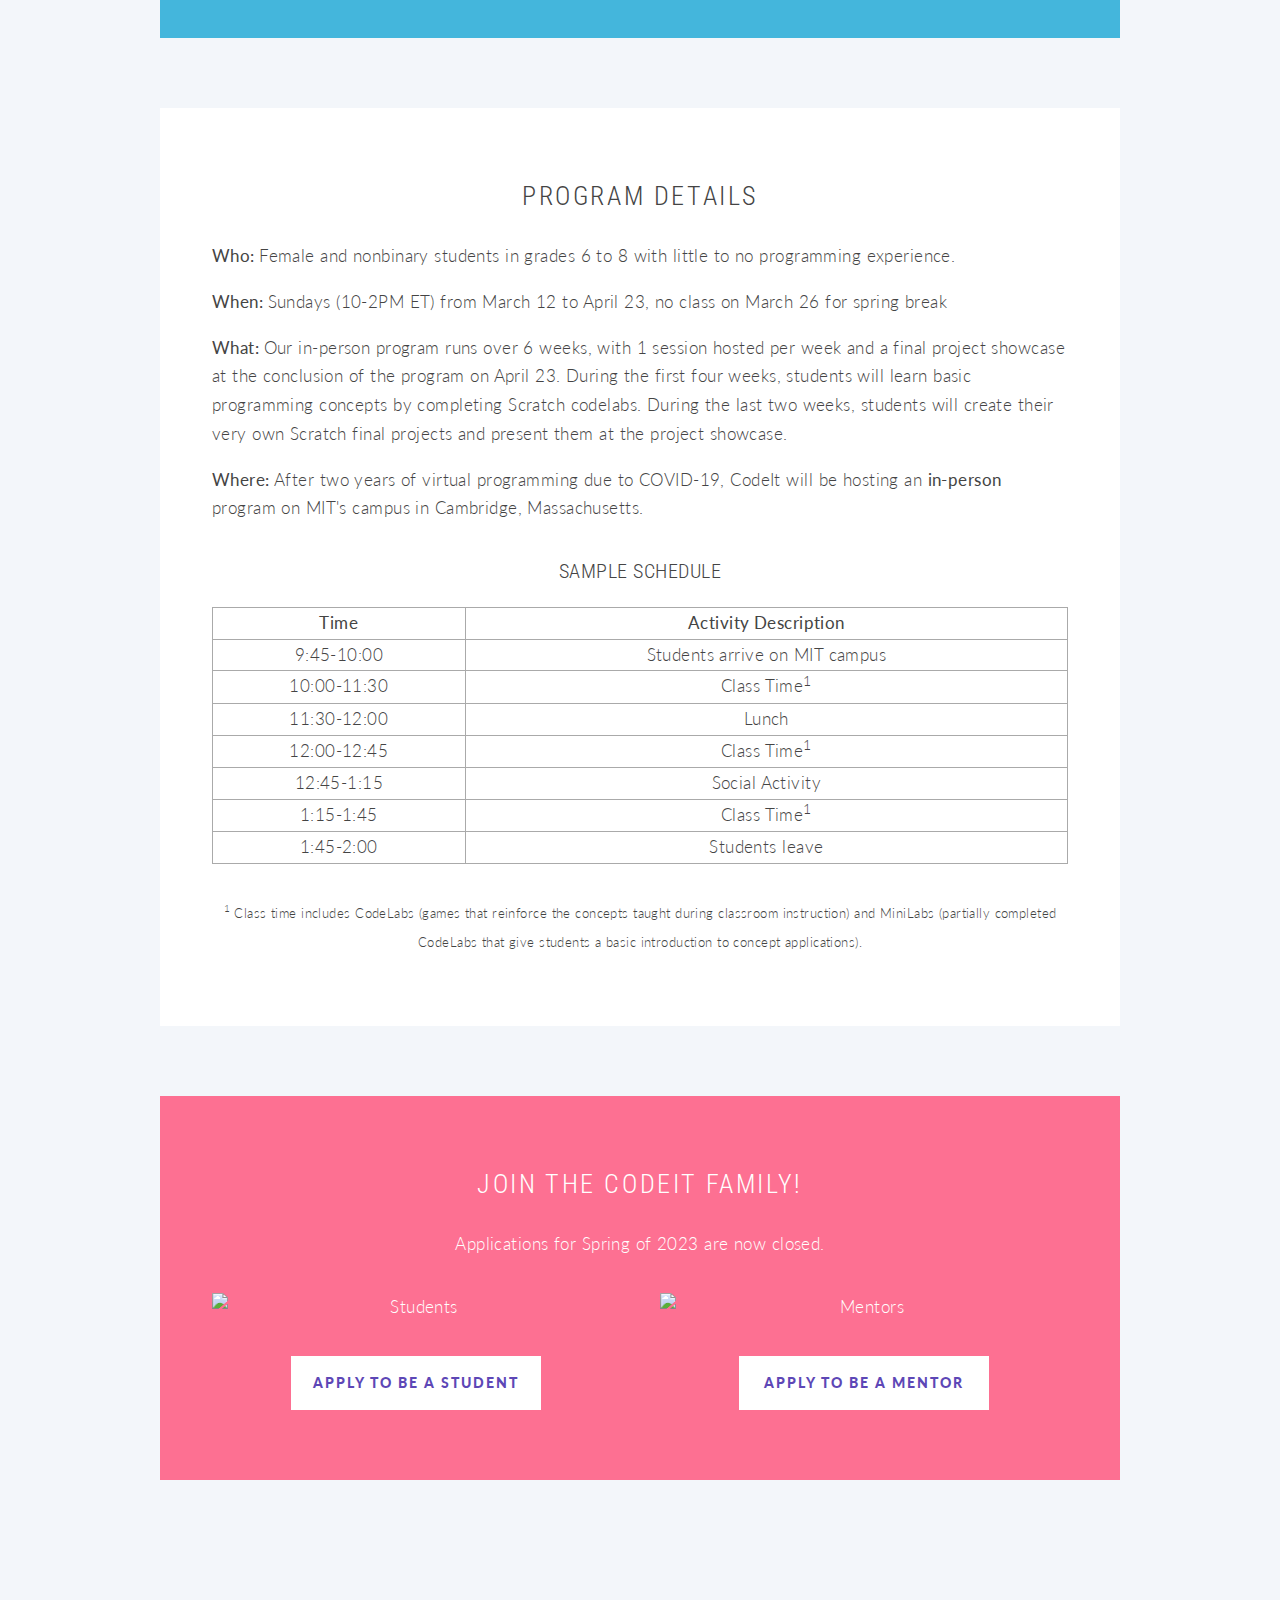
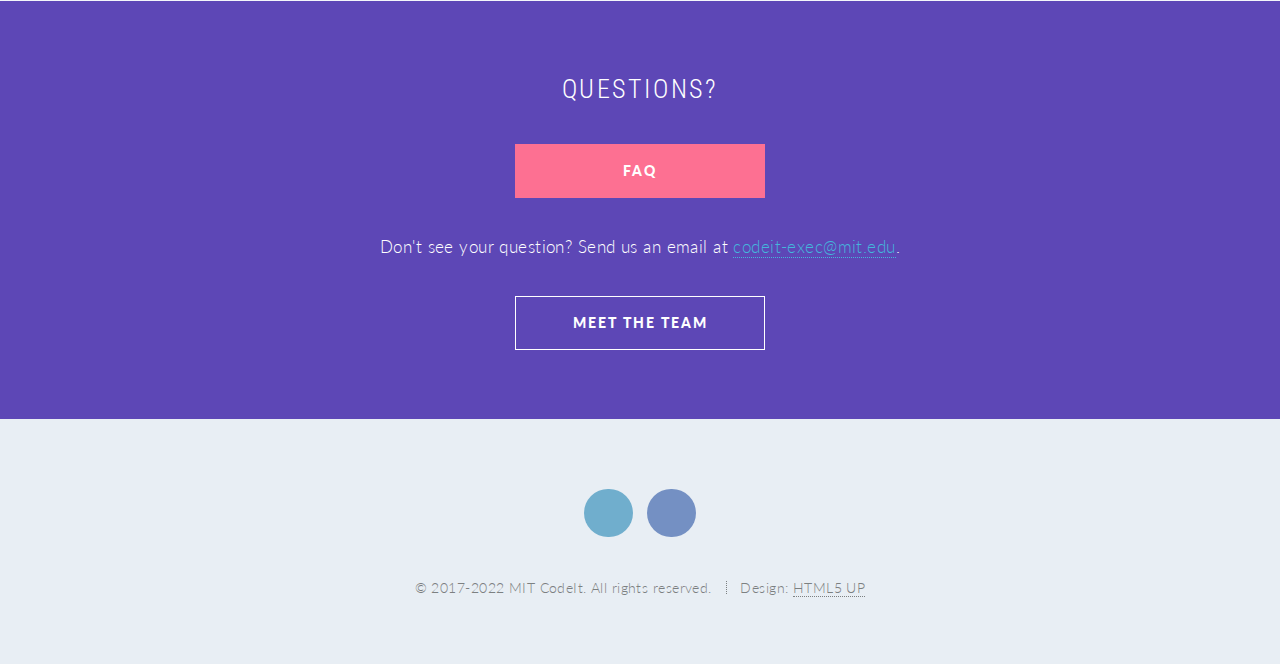
==== commit dec0c2c1: "transition test" ====
--- a/index.html
+++ b/index.html
@@ -217,7 +217,7 @@
 						<section id="join" class="wrapper style5 container special">
 							<header>
 								<h2>Join the CodeIt Family!</h2>
-								<div>Applications for Spring of 2023 have officially opened.</div>
+								<div>Applications for Spring of 2023 are now closed.</div>
 								<p></p>
 							</header>
 
@@ -286,7 +286,7 @@
 					</ul>
 
 					<ul class="copyright">
-						<li>&copy; 2017-2021 MIT CodeIt. All rights reserved.</li><li>Design: <a href="http://html5up.net">HTML5 UP</a></li>
+						<li>&copy; 2017-2022 MIT CodeIt. All rights reserved.</li><li>Design: <a href="http://html5up.net">HTML5 UP</a></li>
 					</ul>
 
 				</footer>
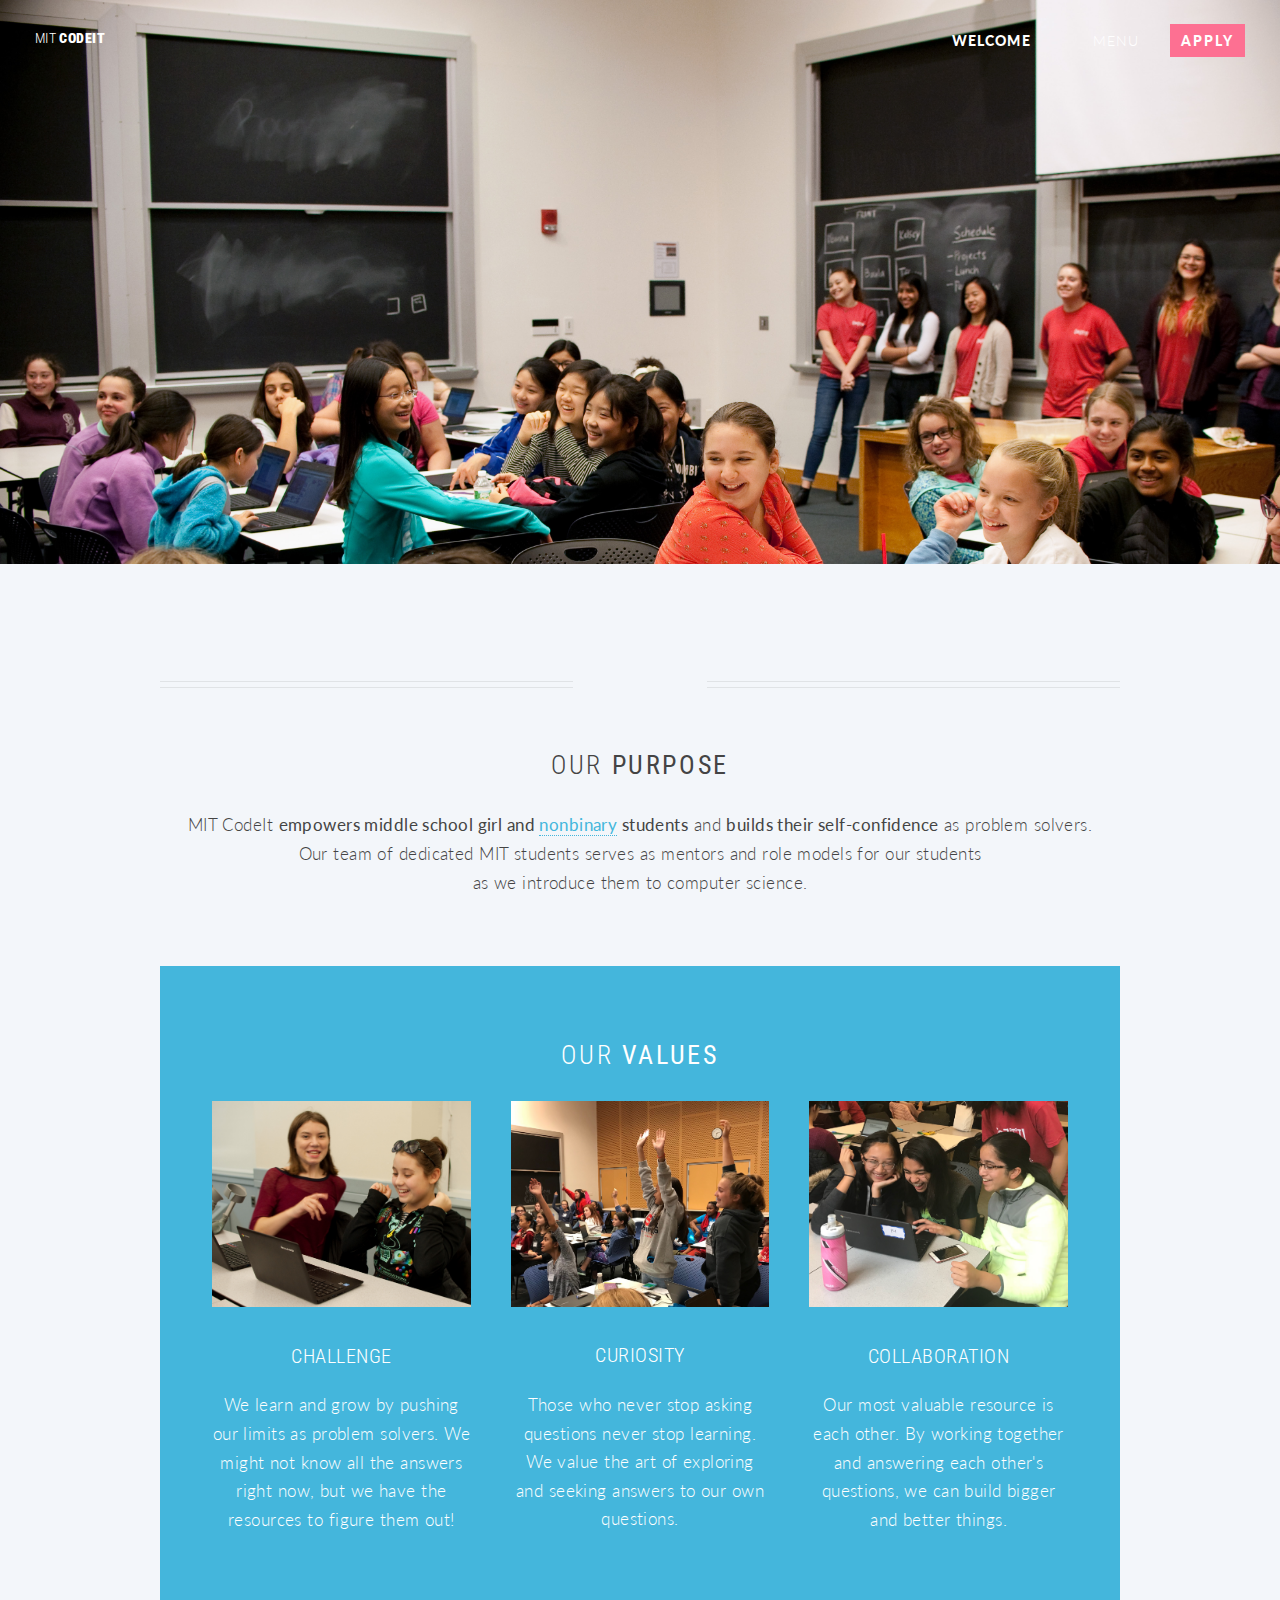
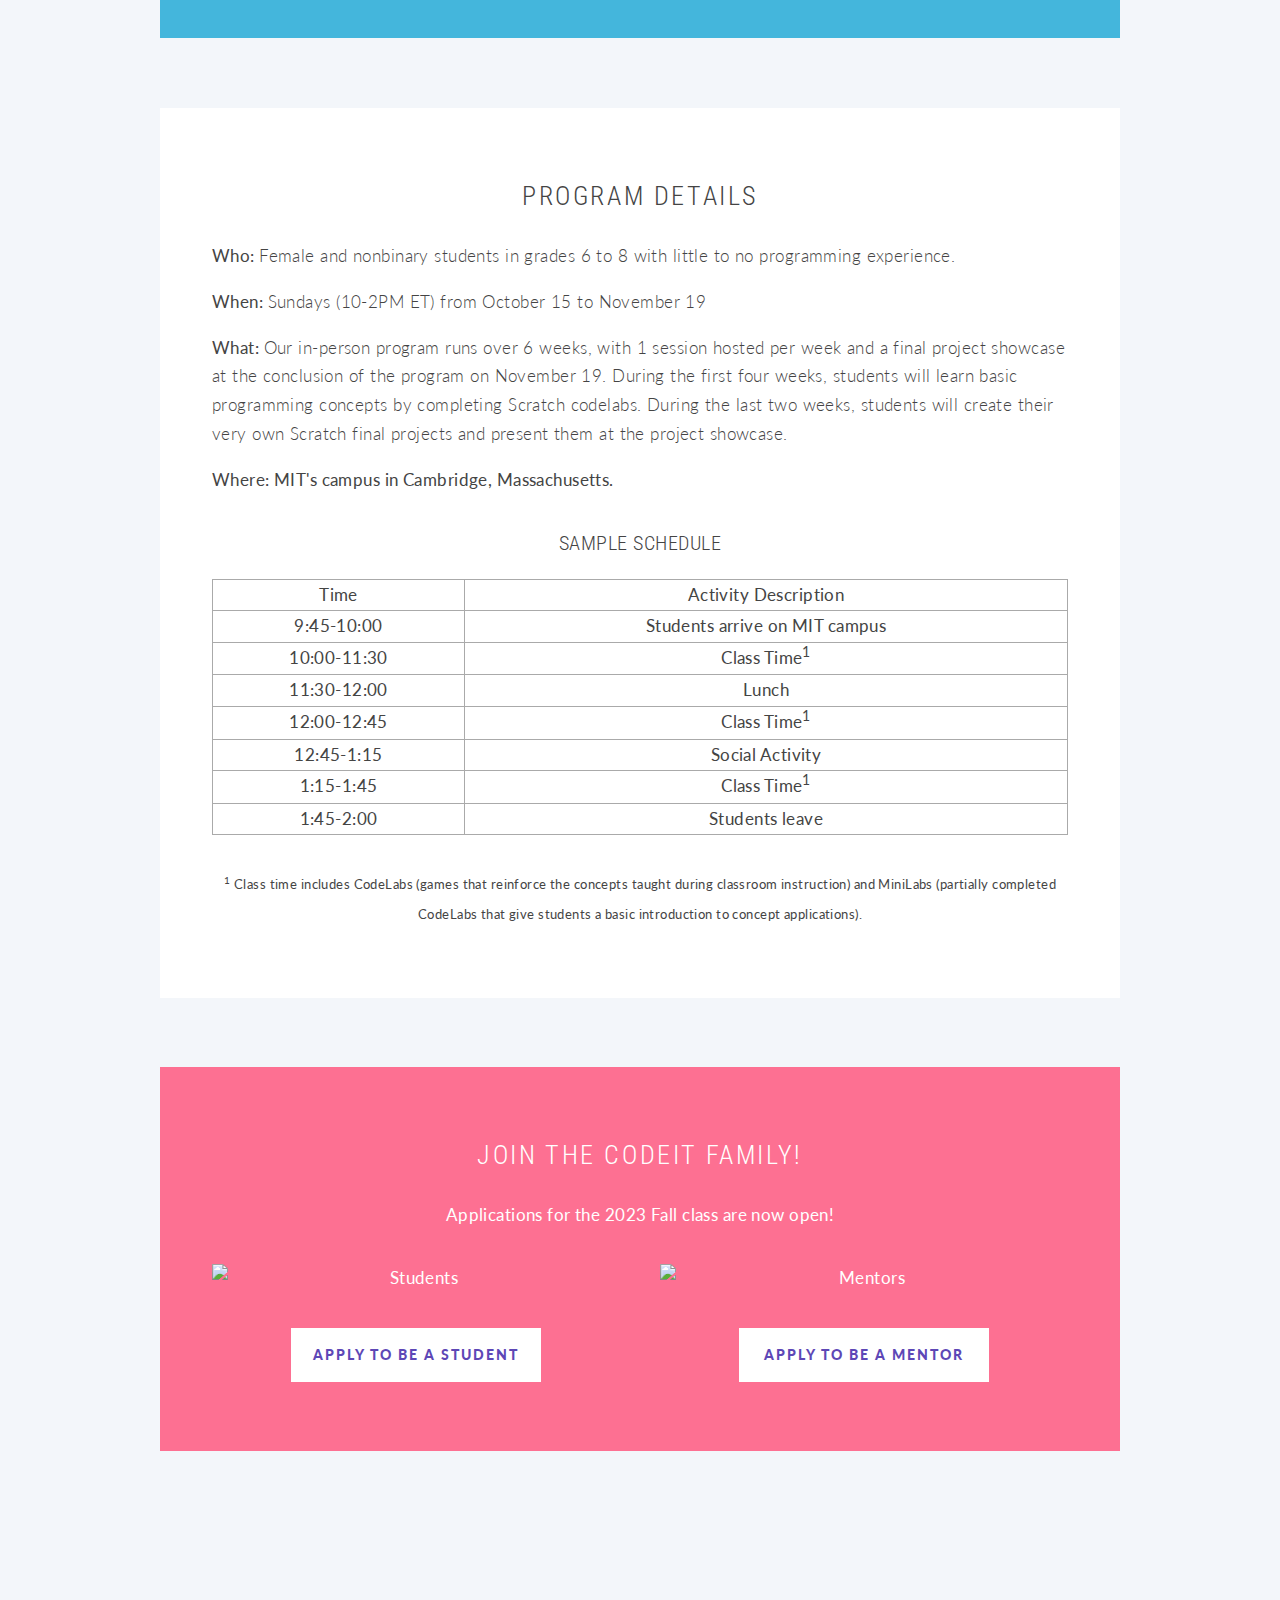
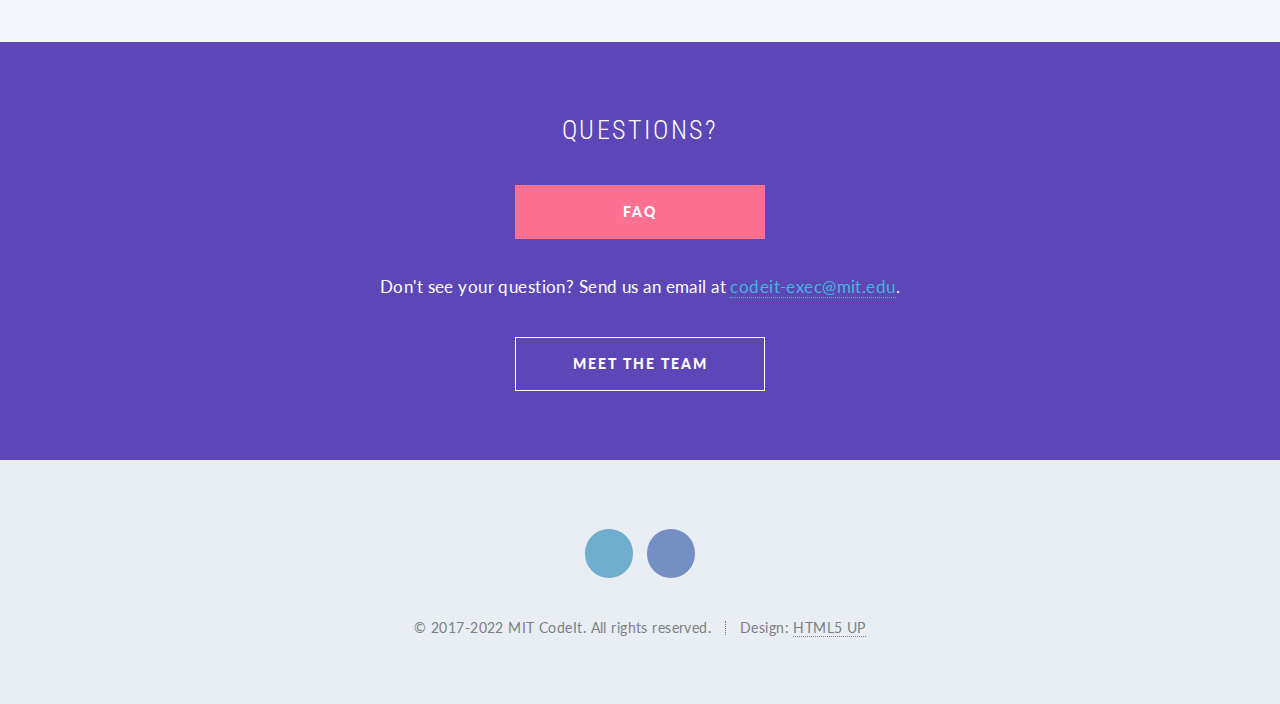
==== commit 67037006: "fall 2023" ====
--- a/index.html
+++ b/index.html
@@ -166,9 +166,9 @@
 
 							<section style="text-align: left">
 								<p style="margin-bottom: 1em"><strong>Who: </strong>Female and nonbinary students in grades 6 to 8 with little to no programming experience.</p>
-								<p style="margin-bottom: 1em"><strong>When: </strong>Sundays (10-2PM ET) from March 12 to April 23, no class on March 26 for spring break</p>
-								<p style="margin-bottom: 1em"><strong>What: </strong>Our in-person program runs over 6 weeks, with 1 session hosted per week and a final project showcase at the conclusion of the program on April 23. During the first four weeks, students will learn basic programming concepts by completing Scratch codelabs. During the last two weeks, students will create their very own Scratch final projects and present them at the project showcase.</p>
-								<p><strong>Where: </strong>After two years of virtual programming due to COVID-19, CodeIt will be hosting an <strong>in-person</strong> program on MIT's campus in Cambridge, Massachusetts.</p>
+								<p style="margin-bottom: 1em"><strong>When: </strong>Sundays (10-2PM ET) from October 15 to November 19</p>
+								<p style="margin-bottom: 1em"><strong>What: </strong>Our in-person program runs over 6 weeks, with 1 session hosted per week and a final project showcase at the conclusion of the program on November 19. During the first four weeks, students will learn basic programming concepts by completing Scratch codelabs. During the last two weeks, students will create their very own Scratch final projects and present them at the project showcase.</p>
+								<p><strong>Where: MIT's campus in Cambridge, Massachusetts.</p>
 							</section>
 
 							<section>
@@ -217,7 +217,7 @@
 						<section id="join" class="wrapper style5 container special">
 							<header>
 								<h2>Join the CodeIt Family!</h2>
-								<div>Applications for Spring of 2023 are now closed.</div>
+								<div>Applications for the 2023 Fall class are now open!</div>
 								<p></p>
 							</header>
 
@@ -232,7 +232,7 @@
 										<p>Sed tristique purus vitae volutpat commodo suscipit amet sed nibh. Proin a ullamcorper sed blandit. Sed tristique purus vitae volutpat commodo suscipit ullamcorper sed blandit lorem ipsum dolore.</p> -->
 
 										<ul class="buttons">
-											<li><a href="http://tiny.cc/s23codeitapp" class="button special">Apply to be a student</a></li>
+											<li><a href="https://forms.gle/2VGiE4RWx2m56kZTA" class="button special">Apply to be a student</a></li>
 										</ul>
 									</section>
 
@@ -248,7 +248,7 @@
 										<p>Sed tristique purus vitae volutpat commodo suscipit amet sed nibh. Proin a ullamcorper sed blandit. Sed tristique purus vitae volutpat commodo suscipit ullamcorper sed blandit lorem ipsum dolore.</p> -->
 
 										<ul class="buttons">
-											<li><a href="https://forms.gle/kWKPb6es7PHC96df6" class="button special">Apply to be a mentor</a></li>
+											<li><a href="https://docs.google.com/forms/d/e/1FAIpQLSfykfSBuRFw_pRzvRmit4g-UXLWYyc9XU4FNe6VpDFw9iE5FQ/viewform" class="button special">Apply to be a mentor</a></li>
 										</ul>
 									</section>
 
